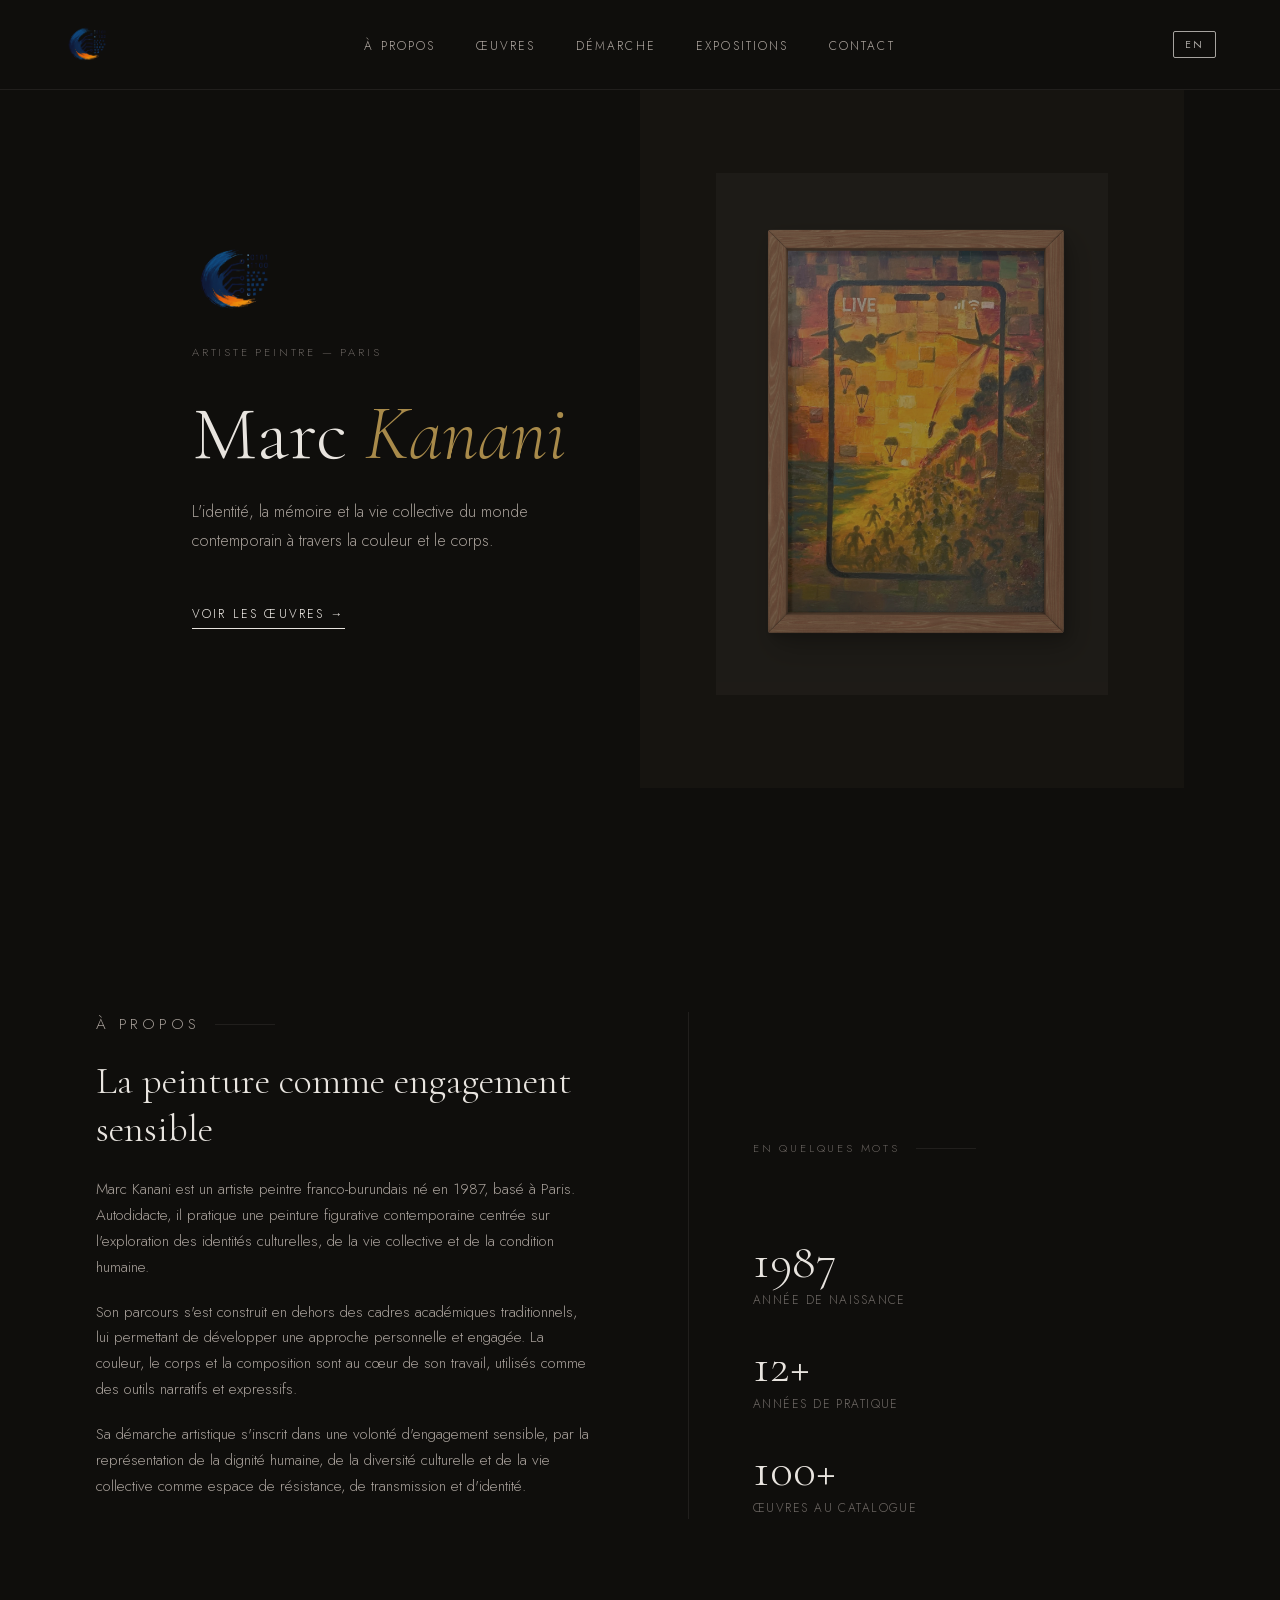
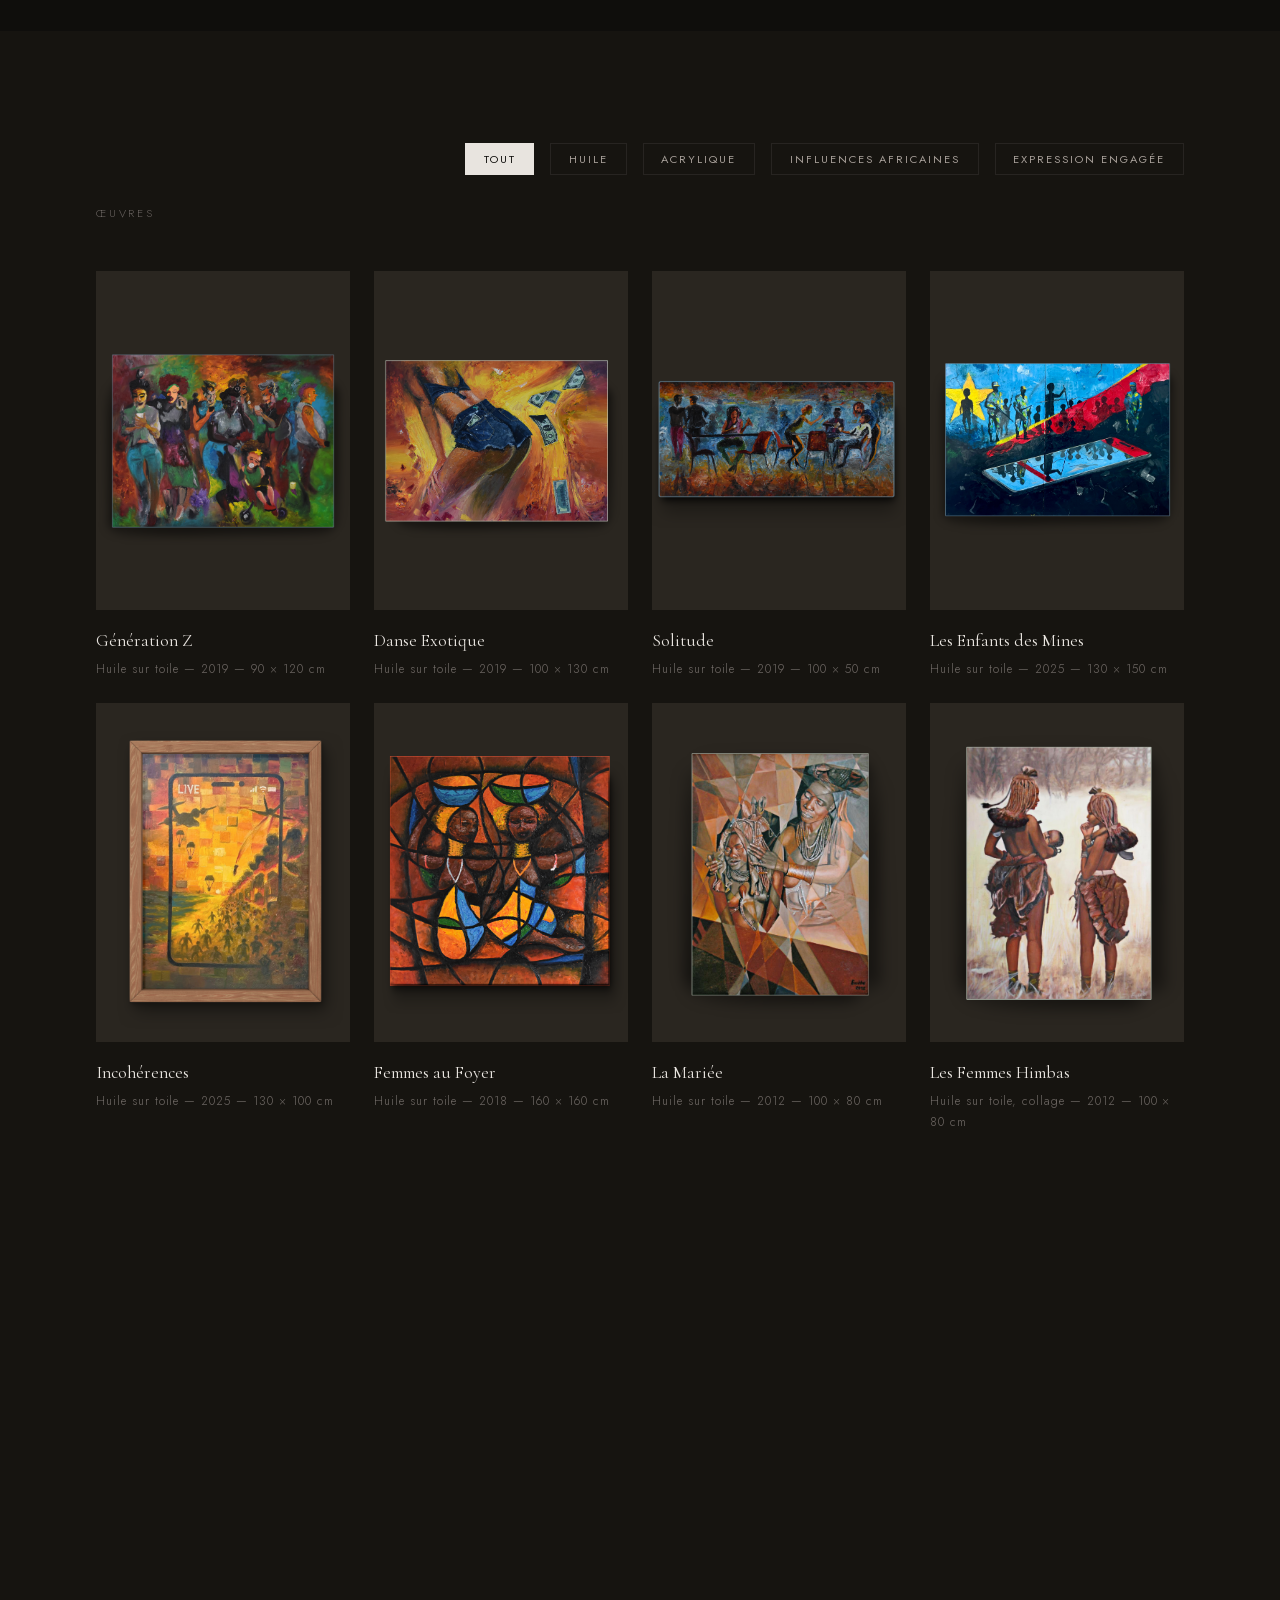
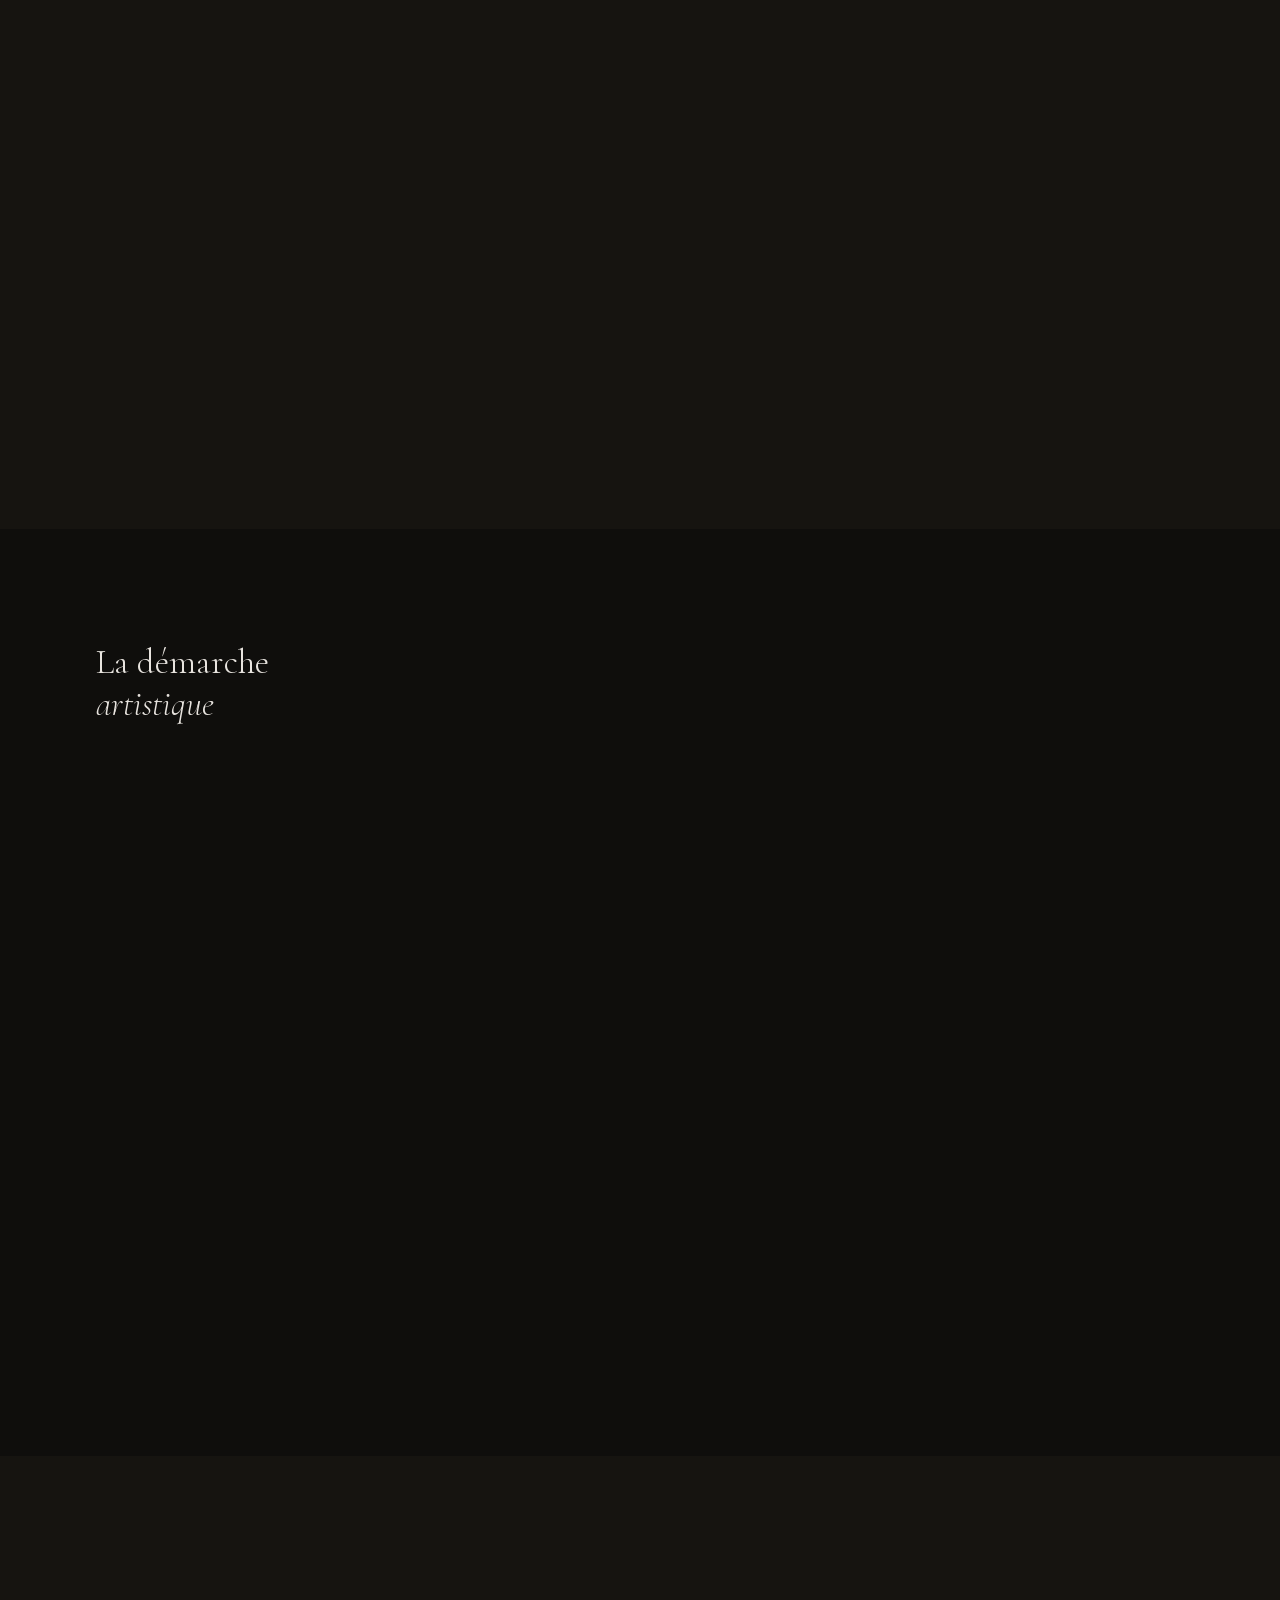
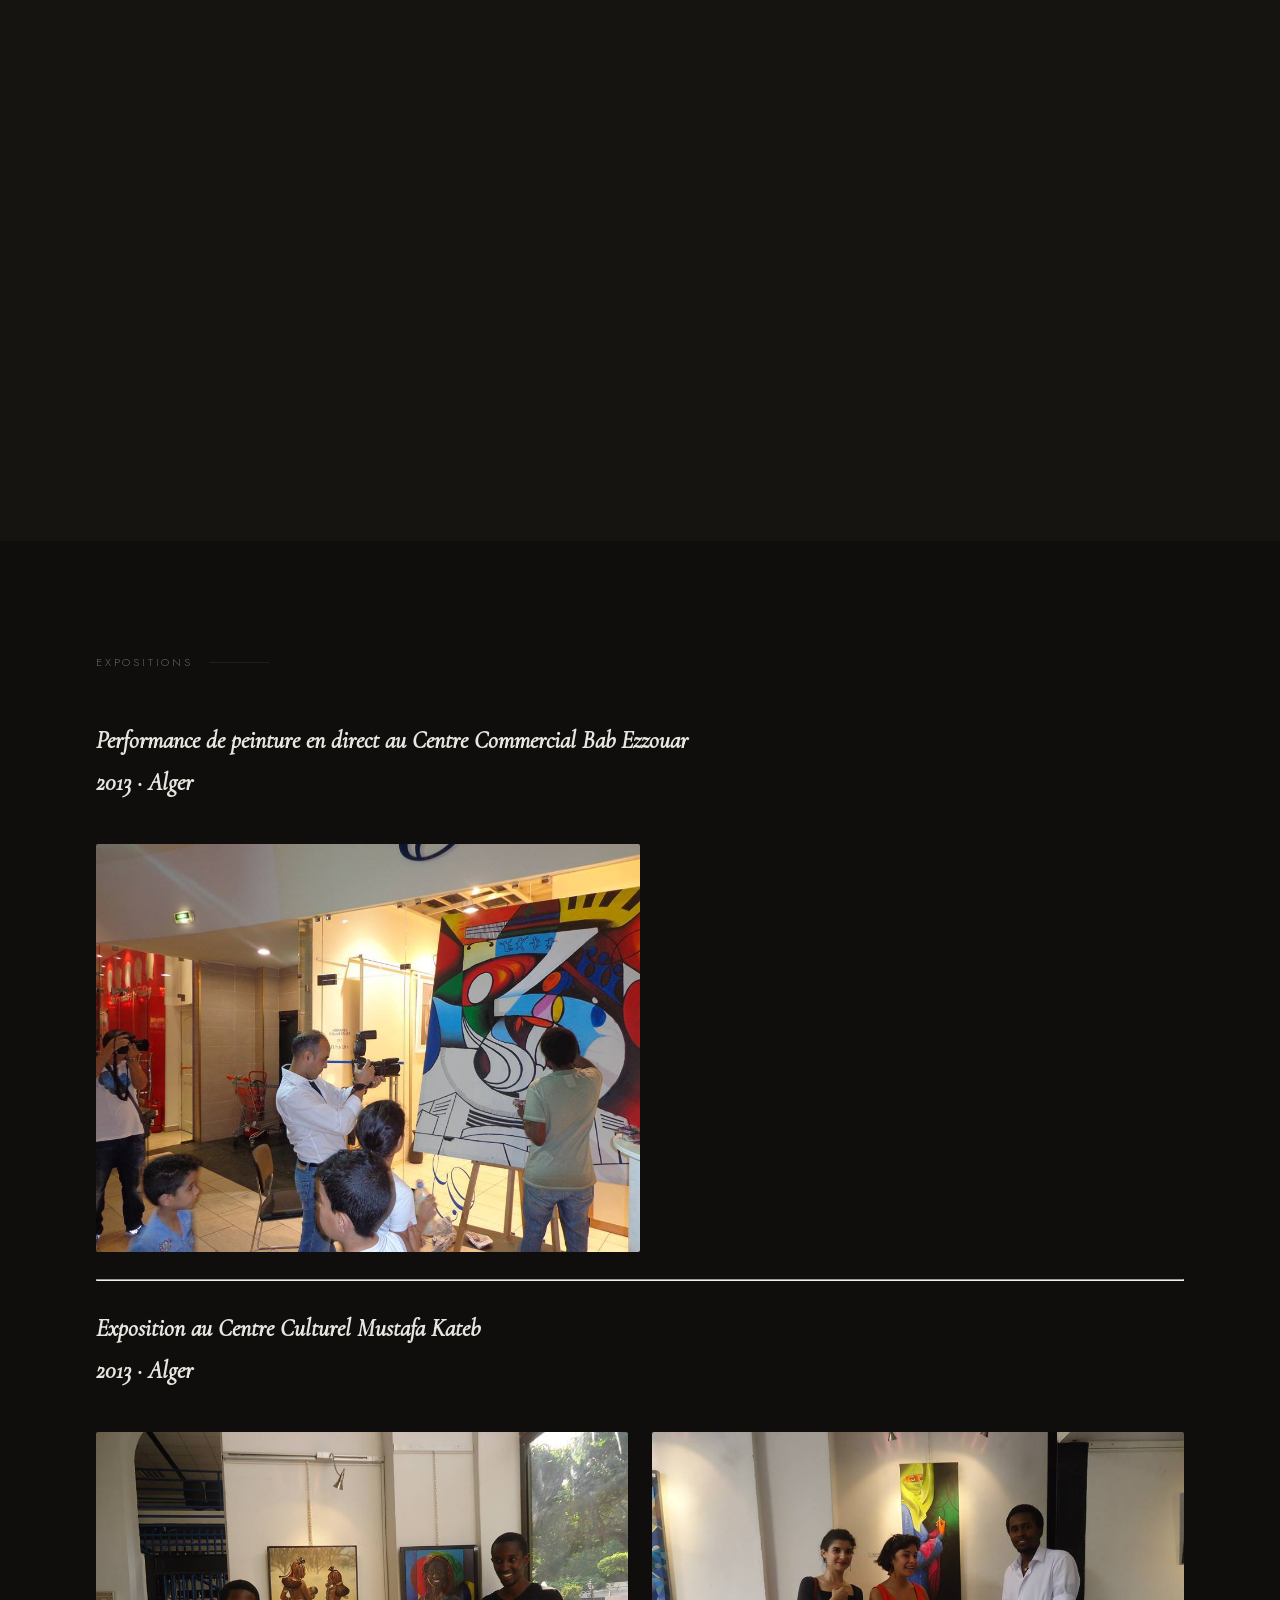
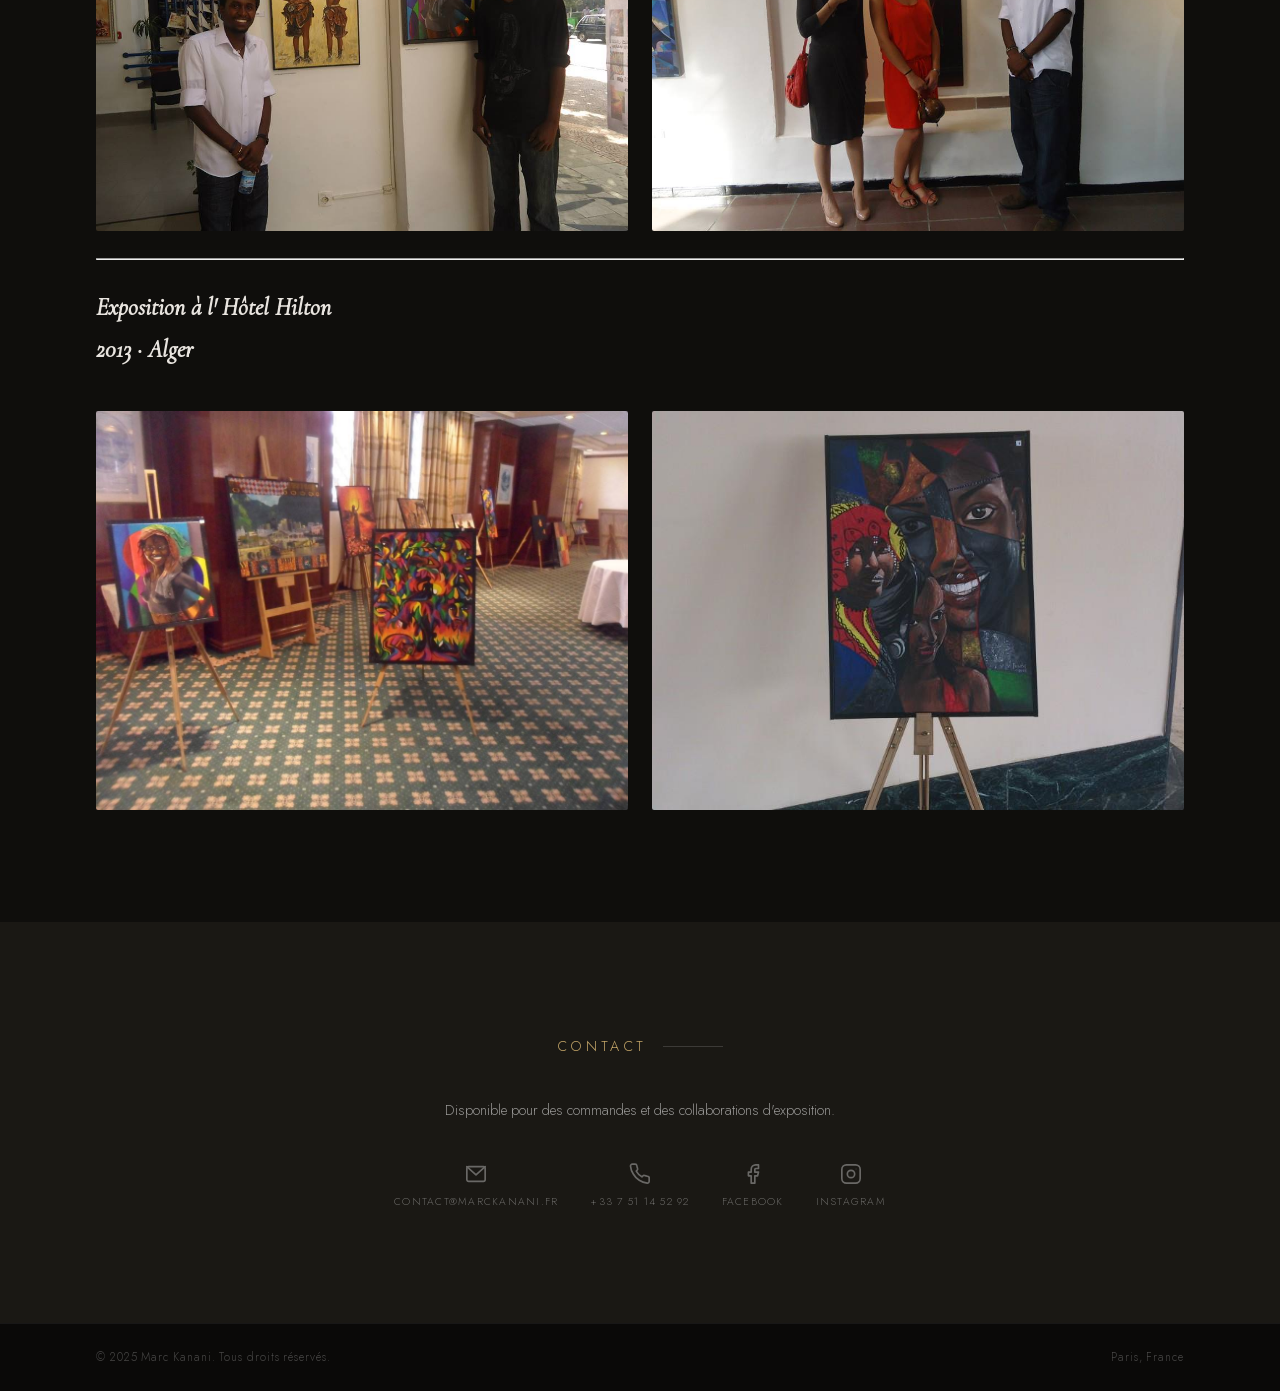
==== gallery/index.html @ 26889663 "correct" ====
<!DOCTYPE html>
<html lang="fr" data-theme="dark">
<head>
    <meta charset="UTF-8"/>
    <meta name="viewport" content="width=device-width, initial-scale=1.0"/>
    <title>Marc Kanani — Artiste Peintre</title>

    <link rel="icon" sizes="32x32" href="../images/icons/logo.png">
    <link rel="icon" sizes="192x192" href="../images/icons/logo.png">
    <link rel="apple-touch-icon" href="../images/icons/logo.png">

    <link href="../styles/google_fonts.css" rel="stylesheet"/>
    <link href="../styles/base.css" rel="stylesheet"/>
    <link href="../styles/gallery.css" rel="stylesheet"/>
</head>
<body>

<!-- NAV rendered by JS -->

<!-- ╔══════════════════════════════════════╗ -->
<!-- ║  HERO                                ║ -->
<!-- ╚══════════════════════════════════════╝ -->
<section class="hero">
    <div class="hero-text">

        <a href="../index.html" class="hero-logo-link" style="display:inline-block;margin-bottom:1.5rem;">
            <img src="../images/icons/logo.png" alt="Marc Kanani" style="height:80px;width:auto;object-fit:contain;mix-blend-mode:lighten;display:block;"/>
        </a>

        <p class="hero-eyebrow">
            <span data-lang="fr">Artiste Peintre — Paris</span>
            <span data-lang="en" style="display:none">Artist &amp; Painter — Paris</span>
        </p>
        <h1 class="hero-name">Marc <em>Kanani</em></h1>
        <p class="hero-tagline">
            <span data-lang="fr">L'identité, la mémoire et la vie collective du monde contemporain à travers la couleur et le corps.</span>
            <span data-lang="en" style="display:none">Identity, memory, and the collective life of the contemporary world through colour and the body.</span>
        </p>
        <a href="#works" class="hero-cta">
            <span data-lang="fr">Voir les œuvres →</span>
            <span data-lang="en" style="display:none">View works →</span>
        </a>
    </div>

    <div class="hero-visual">
        <div class="canvas-placeholder">
            <div class="slideshow">
                <img src="../images/works/generation_z.png" alt="Danse Exotique" onerror="this.style.display='none'" class="slide"/>
                <img src="../images/works/inconsistences.png" alt="La Mariée" onerror="this.style.display='none'" class="slide active"/>
                <img src="../images/works/danse_exotique.png" alt="Les Enfants des Mines" onerror="this.style.display='none'" class="slide"/>
                <img src="../images/works/les_enfants_des_mines.png" alt="Incohérences" onerror="this.style.display='none'" class="slide"/>
                <img src="../images/works/solitude.png" alt="Danse Exotique" onerror="this.style.display='none'" class="slide"/>
            </div>
        </div>
    </div>
</section>

<!-- ╔══════════════════════════════════════╗ -->
<!-- ║  ABOUT                               ║ -->
<!-- ╚══════════════════════════════════════╝ -->
<section id="about">
    <div class="about-body reveal">
        <p class="section-label" data-i18n="nav_about">À propos</p>

        <!-- FR -->
        <div data-lang="fr">
            <h2>La peinture comme engagement sensible</h2>
            <p>Marc Kanani est un artiste peintre franco-burundais né en 1987, basé à Paris. Autodidacte, il pratique une peinture figurative contemporaine centrée sur l'exploration des identités culturelles, de la vie collective et de la condition humaine.</p>
            <p>Son parcours s'est construit en dehors des cadres académiques traditionnels, lui permettant de développer une approche personnelle et engagée. La couleur, le corps et la composition sont au cœur de son travail, utilisés comme des outils narratifs et expressifs.</p>
            <p>Sa démarche artistique s'inscrit dans une volonté d'engagement sensible, par la représentation de la dignité humaine, de la diversité culturelle et de la vie collective comme espace de résistance, de transmission et d'identité.</p>
        </div>

        <!-- EN -->
        <div data-lang="en" style="display:none">
            <h2>Painting as committed expression</h2>
            <p>Marc Kanani is a Franco-Burundian painter born in 1987, based in Paris. Self-taught, he practises contemporary figurative painting centred on the exploration of cultural identities, collective life, and the human condition.</p>
            <p>His path was built outside traditional academic frameworks, allowing him to develop a personal and engaged approach to painting. Colour, the body, and composition are at the heart of his work, used as narrative and expressive tools.</p>
            <p>His artistic approach is rooted in a desire for sensitive engagement — representing human dignity, cultural diversity, and collective life as a space of resistance, transmission, and identity.</p>
        </div>
    </div>

    <div class="about-stats reveal" style="transition-delay:0.15s">
        <p class="section-label">
            <span data-lang="fr">En quelques mots</span>
            <span data-lang="en" style="display:none">At a glance</span>
        </p>
        <div class="stat-item">
            <p class="stat-num">1987</p>
            <p class="stat-label">
                <span data-lang="fr">Année de naissance</span>
                <span data-lang="en" style="display:none">Year of birth</span>
            </p>
        </div>
        <div class="stat-item">
            <p class="stat-num">12+</p>
            <p class="stat-label">
                <span data-lang="fr">Années de pratique</span>
                <span data-lang="en" style="display:none">Years of practice</span>
            </p>
        </div>
        <div class="stat-item">
            <p class="stat-num">100+</p>
            <p class="stat-label">
                <span data-lang="fr">Œuvres au catalogue</span>
                <span data-lang="en" style="display:none">Works in catalogue</span>
            </p>
        </div>
    </div>
</section>

<!-- ╔══════════════════════════════════════╗ -->
<!-- ║  WORKS                               ║ -->
<!-- ╚══════════════════════════════════════╝ -->
<section id="works">
    <div class="works-header reveal">
        <p class="section-label" style="margin-bottom:0" data-i18n="nav_works">Œuvres</p>
        <div class="gallery-filters">
            <button class="filter-btn active" data-filter="all">
                <span data-lang="fr">Tout</span><span data-lang="en" style="display:none">All</span>
            </button>
            <button class="filter-btn" data-filter="huile">
                <span data-lang="fr">Huile</span><span data-lang="en" style="display:none">Oil</span>
            </button>
            <button class="filter-btn" data-filter="acrylique">
                <span data-lang="fr">Acrylique</span><span data-lang="en" style="display:none">Acrylic</span>
            </button>
            <button class="filter-btn" data-filter="africaines">
                <span data-lang="fr">Influences africaines</span><span data-lang="en" style="display:none">African influences</span>
            </button>
            <button class="filter-btn" data-filter="engagee">
                <span data-lang="fr">Expression engagée</span><span data-lang="en" style="display:none">Engaged expression</span>
            </button>
        </div>
    </div>
    <div class="works-grid">

        <!-- Engaged expression -->

        <div class="work-card reveal" style="transition-delay:0.1s" data-category="huile engagee"
             data-title-fr="Génération Z" data-title-en="Generation Z"
             data-meta-fr="Huile sur toile — 2019 — 90 × 120 cm"
             data-meta-en="Oil on canvas — 2019 — 90 × 120 cm">
            <div class="work-img">
                <img src="../images/works/generation_z.png" alt="Génération Z" onerror="this.style.display='none'"/>
            </div>
            <p class="work-title">
                <span data-lang="fr">Génération Z</span><span data-lang="en" style="display:none">Generation Z</span>
            </p>
            <p class="work-meta">
                <span data-lang="fr">Huile sur toile — 2019 — 90 × 120 cm</span>
                <span data-lang="en" style="display:none">Oil on canvas — 2019 — 90 × 120 cm</span>
            </p>
        </div>

        <div class="work-card reveal" style="transition-delay:0.15s" data-category="huile engagee"
             data-title-fr="Danse Exotique" data-title-en="Exotic Dance"
             data-meta-fr="Huile sur toile — 2019 — 100 × 130 cm"
             data-meta-en="Oil on canvas — 2019 — 100 × 130 cm">
            <div class="work-img">
                <img src="../images/works/danse_exotique.png" alt="Danse Exotique" onerror="this.style.display='none'"/>
            </div>
            <p class="work-title">
                <span data-lang="fr">Danse Exotique</span><span data-lang="en" style="display:none">Exotic Dance</span>
            </p>
            <p class="work-meta">
                <span data-lang="fr">Huile sur toile — 2019 — 100 × 130 cm</span>
                <span data-lang="en" style="display:none">Oil on canvas — 2019 — 100 × 130 cm</span>
            </p>
        </div>

        <div class="work-card reveal" style="transition-delay:0.05s" data-category="huile engagee"
             data-title-fr="Solitude" data-title-en="Solitude"
             data-meta-fr="Huile sur toile — 2019 — 100 × 50 cm"
             data-meta-en="Oil on canvas — 2019 — 100 × 50 cm">
            <div class="work-img">
                <img src="../images/works/solitude.png" alt="Solitude" onerror="this.style.display='none'"/>
            </div>
            <p class="work-title">Solitude</p>
            <p class="work-meta">
                <span data-lang="fr">Huile sur toile — 2019 — 100 × 50 cm</span>
                <span data-lang="en" style="display:none">Oil on canvas — 2019 — 100 × 50 cm</span>
            </p>
        </div>

        <div class="work-card reveal" style="transition-delay:0.1s" data-category="huile engagee"
             data-title-fr="Les Enfants des Mines" data-title-en="The Children of the Mines"
             data-meta-fr="Huile sur toile — 2025 — 130 × 150 cm"
             data-meta-en="Oil on canvas — 2025 — 130 × 150 cm">
            <div class="work-img">
                <img src="../images/works/les_enfants_des_mines.png" alt="Les Enfants des Mines" onerror="this.style.display='none'"/>
            </div>
            <p class="work-title">
                <span data-lang="fr">Les Enfants des Mines</span><span data-lang="en" style="display:none">The Children of the Mines</span>
            </p>
            <p class="work-meta">
                <span data-lang="fr">Huile sur toile — 2025 — 130 × 150 cm</span>
                <span data-lang="en" style="display:none">Oil on canvas — 2025 — 130 × 150 cm</span>
            </p>
        </div>

        <div class="work-card reveal" style="transition-delay:0.15s" data-category="huile engagee"
             data-title-fr="Incohérences" data-title-en="Incoherences"
             data-meta-fr="Huile sur toile — 2025 — 130 × 100 cm"
             data-meta-en="Oil on canvas — 2025 — 130 × 100 cm">
            <div class="work-img">
                <img src="../images/works/inconsistences.png" alt="Incohérences" onerror="this.style.display='none'"/>
            </div>
            <p class="work-title">
                <span data-lang="fr">Incohérences</span><span data-lang="en" style="display:none">Incoherences</span>
            </p>
            <p class="work-meta">
                <span data-lang="fr">Huile sur toile — 2025 — 130 × 100 cm</span>
                <span data-lang="en" style="display:none">Oil on canvas — 2025 — 130 × 100 cm</span>
            </p>
        </div>

        <div class="work-card reveal" style="transition-delay:0.05s" data-category="huile engagee"
             data-title-fr="Femmes au Foyer" data-title-en="Housewives"
             data-meta-fr="Huile sur toile — 2018 — 160 × 160 cm"
             data-meta-en="Oil on canvas — 2018 — 160 × 160 cm">
            <div class="work-img">
                <img src="../images/works/femmes_au_foyer.png" alt="Femmes au Foyer" onerror="this.style.display='none'"/>
            </div>
            <p class="work-title">
                <span data-lang="fr">Femmes au Foyer</span><span data-lang="en" style="display:none">Housewives</span>
            </p>
            <p class="work-meta">
                <span data-lang="fr">Huile sur toile — 2018 — 160 × 160 cm</span>
                <span data-lang="en" style="display:none">Oil on canvas — 2018 — 160 × 160 cm</span>
            </p>
        </div>

        <!-- African influences -->
        <div class="work-card reveal" style="transition-delay:0.05s" data-category="huile africaines"
             data-title-fr="La Mariée" data-title-en="The Bride"
             data-meta-fr="Huile sur toile — 2012 — 100 × 80 cm"
             data-meta-en="Oil on canvas — 2012 — 100 × 80 cm">
            <div class="work-img">
                <img src="../images/works/la_mariee.png" alt="La Mariée" onerror="this.style.display='none'"/>
            </div>
            <p class="work-title">
                <span data-lang="fr">La Mariée</span><span data-lang="en" style="display:none">The Bride</span>
            </p>
            <p class="work-meta">
                <span data-lang="fr">Huile sur toile — 2012 — 100 × 80 cm</span>
                <span data-lang="en" style="display:none">Oil on canvas — 2012 — 100 × 80 cm</span>
            </p>
        </div>

        <div class="work-card reveal" style="transition-delay:0.1s" data-category="huile africaines"
             data-title-fr="Les Femmes Himbas" data-title-en="The Himba Women"
             data-meta-fr="Huile sur toile, collage — 2012 — 100 × 80 cm"
             data-meta-en="Oil on canvas, collage — 2012 — 100 × 80 cm">
            <div class="work-img">
                <img src="../images/works/les_femmes_himbas.png" alt="Les Femmes Himbas" onerror="this.style.display='none'"/>
            </div>
            <p class="work-title">
                <span data-lang="fr">Les Femmes Himbas</span><span data-lang="en" style="display:none">The Himba Women</span>
            </p>
            <p class="work-meta">
                <span data-lang="fr">Huile sur toile, collage — 2012 — 100 × 80 cm</span>
                <span data-lang="en" style="display:none">Oil on canvas, collage — 2012 — 100 × 80 cm</span>
            </p>
        </div>

        <div class="work-card reveal" style="transition-delay:0.15s" data-category="acrylique africaines"
             data-title-fr="Les Modèles" data-title-en="The Models"
             data-meta-fr="Acrylique sur toile — 2012 — 100 × 80 cm"
             data-meta-en="Acrylic on canvas — 2012 — 100 × 80 cm">
            <div class="work-img">
                <img src="../images/works/les_modeles.png" alt="Les Modèles" onerror="this.style.display='none'"/>
            </div>
            <p class="work-title">
                <span data-lang="fr">Les Modèles</span><span data-lang="en" style="display:none">The Models</span>
            </p>
            <p class="work-meta">
                <span data-lang="fr">Acrylique sur toile — 2012 — 100 × 80 cm</span>
                <span data-lang="en" style="display:none">Acrylic on canvas — 2012 — 100 × 80 cm</span>
            </p>
        </div>

        <div class="work-card reveal" style="transition-delay:0.05s" data-category="acrylique africaines"
             data-title-fr="Hijab" data-title-en="Hijab"
             data-meta-fr="Acrylique sur toile — 2012 — 150 × 38 cm"
             data-meta-en="Acrylic on canvas — 2012 — 150 × 38 cm">
            <div class="work-img">
                <img src="../images/works/hijab.png" alt="Hijab" onerror="this.style.display='none'"/>
            </div>
            <p class="work-title">Hijab</p>
            <p class="work-meta">
                <span data-lang="fr">Acrylique sur toile — 2012 — 150 × 38 cm</span>
                <span data-lang="en" style="display:none">Acrylic on canvas — 2012 — 150 × 38 cm</span>
            </p>
        </div>

        <div class="work-card reveal" style="transition-delay:0.1s" data-category="huile africaines"
             data-title-fr="Sourire Africain" data-title-en="African Smile"
             data-meta-fr="Huile sur toile — 2016 — 50 × 40 cm"
             data-meta-en="Oil on canvas — 2016 — 50 × 40 cm">
            <div class="work-img">
                <img src="../images/works/sourire_africain.png" alt="Sourire Africain" onerror="this.style.display='none'"/>
            </div>
            <p class="work-title">
                <span data-lang="fr">Sourire Africain</span><span data-lang="en" style="display:none">African Smile</span>
            </p>
            <p class="work-meta">
                <span data-lang="fr">Huile sur toile — 2016 — 50 × 40 cm</span>
                <span data-lang="en" style="display:none">Oil on canvas — 2016 — 50 × 40 cm</span>
            </p>
        </div>

        <div class="work-card reveal" style="transition-delay:0.15s" data-category="huile africaines"
             data-title-fr="Jeune Femme Himba" data-title-en="Young Himba Woman"
             data-meta-fr="Huile sur toile — 2016 — 46 × 37 cm"
             data-meta-en="Oil on canvas — 2016 — 46 × 37 cm">
            <div class="work-img">
                <img src="../images/works/jeune_femme_himba.png" alt="Jeune Femme Himba" onerror="this.style.display='none'"/>
            </div>
            <p class="work-title">
                <span data-lang="fr">Jeune Femme Himba</span><span data-lang="en" style="display:none">Young Himba Woman</span>
            </p>
            <p class="work-meta">
                <span data-lang="fr">Huile sur toile — 2016 — 46 × 37 cm</span>
                <span data-lang="en" style="display:none">Oil on canvas — 2016 — 46 × 37 cm</span>
            </p>
        </div>

        <div class="work-card reveal" style="transition-delay:0.05s" data-category="huile africaines"
             data-title-fr="Villageoises" data-title-en="Villageoises"
             data-meta-fr="Huile sur toile — 2015 — 100 × 50 cm"
             data-meta-en="Oil on canvas — 2015 — 100 × 50 cm">
            <div class="work-img">
                <img src="../images/works/villageoises.png" alt="Villageoises" onerror="this.style.display='none'"/>
            </div>
            <p class="work-title">Villageoises</p>
            <p class="work-meta">
                <span data-lang="fr">Huile sur toile — 2015 — 100 × 50 cm</span>
                <span data-lang="en" style="display:none">Oil on canvas — 2015 — 100 × 50 cm</span>
            </p>
        </div>

    </div>
</section>

<!-- ╔══════════════════════════════════════╗ -->
<!-- ║  ARTISTIC UNIVERSE                   ║ -->
<!-- ╚══════════════════════════════════════╝ -->
<section id="process">

    <!-- FR -->
    <div data-lang="fr">
        <h2>La démarche<br><em style="font-family:'Cormorant Garamond',serif;font-style:italic">artistique</em></h2>
    </div>
    <!-- EN -->
    <div data-lang="en" style="display:none">
        <h2>The artistic<br><em style="font-family:'Cormorant Garamond',serif;font-style:italic">approach</em></h2>
    </div>

    <div class="process-steps">
        <div class="step reveal">
            <p class="step-num">01</p>
            <div>
                <h3>
                    <span data-lang="fr">L'humain dans sa dimension collective</span>
                    <span data-lang="en" style="display:none">The human in its collective dimension</span>
                </h3>
                <p>
                    <span data-lang="fr">Mon travail représente des personnes dans des situations sociales concrètes — moments de partage, gestes du quotidien, scènes de rassemblement — et interroge la manière dont les individus existent au sein d'un groupe.</span>
                    <span data-lang="en" style="display:none">My work depicts people in concrete social situations — moments of sharing, everyday gestures, scenes of gathering — questioning how individuals exist within a group.</span>
                </p>
            </div>
        </div>
        <div class="step reveal" style="transition-delay:0.1s">
            <p class="step-num">02</p>
            <div>
                <h3>
                    <span data-lang="fr">Identité et mémoire</span>
                    <span data-lang="en" style="display:none">Identity and memory</span>
                </h3>
                <p>
                    <span data-lang="fr">Les figures que je peins sont ancrées dans une culture et une histoire. À travers elles, je questionne l'identité, l'appartenance et la transmission, en montrant des scènes simples où le présent dialogue avec la mémoire collective.</span>
                    <span data-lang="en" style="display:none">The figures I paint are rooted in a culture and a history. Through them, I question identity, belonging, and transmission — showing simple scenes where the present dialogues with collective memory.</span>
                </p>
            </div>
        </div>
        <div class="step reveal" style="transition-delay:0.2s">
            <p class="step-num">03</p>
            <div>
                <h3>
                    <span data-lang="fr">Une peinture du temps présent</span>
                    <span data-lang="en" style="display:none">A painting of the present time</span>
                </h3>
                <p>
                    <span data-lang="fr">Je cherche à créer des images accessibles dans lesquelles le spectateur peut se reconnaître et se projeter. Mes peintures sont conçues comme des espaces de rencontre entre les figures représentées et celui qui regarde.</span>
                    <span data-lang="en" style="display:none">I seek to create accessible images in which the viewer can recognise themselves and project their own experience. My paintings are conceived as spaces of encounter between the depicted figures and the viewer.</span>
                </p>
            </div>
        </div>
        <div class="step reveal" style="transition-delay:0.3s">
            <p class="step-num">04</p>
            <div>
                <h3>
                    <span data-lang="fr">Engagement par l'expression artistique</span>
                    <span data-lang="en" style="display:none">Commitment through artistic expression</span>
                </h3>
                <p>
                    <span data-lang="fr">Ma démarche s'inscrit dans une volonté d'engagement sensible, par la représentation de la dignité humaine, de la diversité culturelle et de la vie collective comme espace de résistance, de transmission et d'identité.</span>
                    <span data-lang="en" style="display:none">My approach is rooted in a desire for sensitive commitment — representing human dignity, cultural diversity, and collective life as a space of resistance, transmission, and identity.</span>
                </p>
            </div>
        </div>
    </div>
</section>

<!-- ╔══════════════════════════════════════╗ -->
<!-- ║  TECHNIQUES                          ║ -->
<!-- ╚══════════════════════════════════════╝ -->
<section class="exhibitions" id="techniques">
    <p class="section-label reveal">
        <span data-lang="fr">Techniques &amp; médiums</span>
        <span data-lang="en" style="display:none">Techniques &amp; mediums</span>
    </p>
    <h2 class="reveal" style="transition-delay:0.1s">
        <span data-lang="fr">Les outils <em style="font-family:'Cormorant Garamond',serif;font-style:italic">du peintre</em></span>
        <span data-lang="en" style="display:none">The painter's <em style="font-family:'Cormorant Garamond',serif;font-style:italic">tools</em></span>
    </h2>
    <div class="exhibition-list">
        <div class="exhibition-item reveal">
            <span class="ex-year">
                <span data-lang="fr">Styles</span><span data-lang="en" style="display:none">Styles</span>
            </span>
            <span class="ex-title">
                <span data-lang="fr">Expressionnisme, Réalisme</span><span data-lang="en" style="display:none">Expressionism, Realism</span>
            </span>
            <span class="ex-place">
                <span data-lang="fr">Influences d'art africain</span><span data-lang="en" style="display:none">African art influences</span>
            </span>
        </div>
        <div class="exhibition-item reveal" style="transition-delay:0.05s">
            <span class="ex-year">
                <span data-lang="fr">Techniques</span><span data-lang="en" style="display:none">Techniques</span>
            </span>
            <span class="ex-title">
                <span data-lang="fr">Collage, techniques mixtes</span><span data-lang="en" style="display:none">Collage, mixed media</span>
            </span>
            <span class="ex-place"></span>
        </div>
        <div class="exhibition-item reveal" style="transition-delay:0.1s">
            <span class="ex-year">
                <span data-lang="fr">Médiums</span><span data-lang="en" style="display:none">Mediums</span>
            </span>
            <span class="ex-title">
                <span data-lang="fr">Peinture acrylique</span><span data-lang="en" style="display:none">Acrylic paint</span>
            </span>
            <span class="ex-place">
                <span data-lang="fr">Peinture à l'huile</span><span data-lang="en" style="display:none">Oil paint</span>
            </span>
        </div>
        <div class="exhibition-item reveal" style="transition-delay:0.15s">
            <span class="ex-year">
                <span data-lang="fr">Formation</span><span data-lang="en" style="display:none">Education</span>
            </span>
            <span class="ex-title">
                <span data-lang="fr">Master Informatique — Université de Bordeaux, 2016</span>
                <span data-lang="en" style="display:none">MSc Computer Science — University of Bordeaux, 2016</span>
            </span>
            <span class="ex-place">
                <span data-lang="fr">Artiste autodidacte</span><span data-lang="en" style="display:none">Self-taught artist</span>
            </span>
        </div>
    </div>
</section>

<!-- ╔══════════════════════════════════════╗ -->
<!-- ║  EXHIBITIONS                         ║ -->
<!-- ╚══════════════════════════════════════╝ -->
<section id="expositions">
    <p class="section-label reveal">
        <span data-lang="fr">Expositions</span>
        <span data-lang="en" style="display:none">Exhibitions</span>
    </p>

    <h2 class="reveal" style="transition-delay:0.1s">
        <span data-lang="fr"><em style="font-family:'Cormorant Garamond',serif;font-style:italic">Performance de peinture en direct au Centre Commercial Bab Ezzouar<br>2013 · Alger </em></span>
        <span data-lang="en" style="display:none"><em style="font-family:'Cormorant Garamond',serif;font-style:italic">Live painting performance at Bab Ezzouar Mole<br>2013 · Alger </em></span>
    </h2>

    <div class="expo-grid">

        <div class="expo-card reveal" style="transition-delay:0.05s; max-width: 50%">
            <div class="expo-img">
                <img src="../images/exhibitions/performance_2015.jpg"
                     alt="Vernissage 2015 — Marc Kanani avec visiteurs devant Hijab"
                     loading="lazy"/>
            </div>
        </div>

    </div>
    <br><hr><br>

    <h2 class="reveal" style="transition-delay:0.1s">
        <span data-lang="fr"><em style="font-family:'Cormorant Garamond',serif;font-style:italic">Exposition au Centre Culturel Mustafa Kateb <br>2013 · Alger </em></span>
        <span data-lang="en" style="display:none"><em style="font-family:'Cormorant Garamond',serif;font-style:italic">Exhibition at the Mustafa Kateb Cultural Center <br>2013 · Alger</em></span>
    </h2>

    <div class="expo-grid">

        <div class="expo-card reveal" style="transition-delay:0.1s">
            <div class="expo-img">
                <img src="../images/exhibitions/expo_2015_vernissage.jpg"
                     alt="Exposition 2015 — œuvre Les Modèles sur chevalet"
                     loading="lazy"/>
            </div>
        </div>

        <div class="expo-card reveal" style="transition-delay:0.1s">
            <div class="expo-img">
                <img src="../images/exhibitions/expo_2015_vernissage1.jpg"
                     alt="Exposition 2015 — œuvre Les Modèles sur chevalet"
                     loading="lazy"/>
            </div>
        </div>

    </div>

    <br><hr><br>

    <h2 class="reveal" style="transition-delay:0.1s">
        <span data-lang="fr"><em style="font-family:'Cormorant Garamond',serif;font-style:italic">Exposition à l' Hôtel Hilton<br>2013 · Alger </em></span>
        <span data-lang="en" style="display:none"><em style="font-family:'Cormorant Garamond',serif;font-style:italic">Exhibition at Hilton Hotel<br>2013 · Alger</em></span>
    </h2>

    <div class="expo-grid">

        <div class="expo-card reveal" style="transition-delay:0.1s">
            <div class="expo-img">
                <img src="../images/exhibitions/expo_2015_hotel.jpg"
                     alt="Exposition 2015 — œuvre Les Modèles sur chevalet"
                     loading="lazy"/>
            </div>
        </div>

        <div class="expo-card reveal" style="transition-delay:0.1s">
            <div class="expo-img">
                <img src="../images/exhibitions/expo_2015_painting.jpg"
                     alt="Exposition 2015 — œuvre Les Modèles sur chevalet"
                     loading="lazy"/>
            </div>
        </div>

    </div>

</section>

<!-- ╔══════════════════════════════════════╗ -->
<!-- ║  CONTACT                             ║ -->
<!-- ╚══════════════════════════════════════╝ -->
<section id="contact">
    <p class="section-label" style="justify-content:center" data-i18n="nav_contact">Contact</p>
    <p class="reveal" style="transition-delay:0.1s">
        <span data-lang="fr">Disponible pour des commandes et des collaborations d'exposition.</span>
        <span data-lang="en" style="display:none">Available for commissions and exhibition collaborations.</span>
    </p>

    <div class="contact-socials reveal" style="transition-delay:0.3s">

        <a href="mailto:contact@marckanani.fr" class="social-link reveal" style="transition-delay:0.1s" aria-label="Email">
            <span class="social-icon" style="-webkit-mask-image: url('../images/icons/email.svg'); mask-image: url('../images/icons/email.svg');"></span>
            <span>contact@marckanani.fr</span>
        </a>

        <a href="tel:+33751145292" class="social-link reveal" style="transition-delay:0.2s" aria-label="Téléphone">
            <span class="social-icon" style="-webkit-mask-image: url('../images/icons/phone.svg'); mask-image: url('../images/icons/phone.svg');"></span>
            <span>+33 7 51 14 52 92</span>
        </a>

        <a href="https://www.facebook.com/marckanani.gallery" target="_blank" rel="noopener noreferrer" class="social-link reveal" style="transition-delay:0.3s" aria-label="Facebook">
            <span class="social-icon" style="-webkit-mask-image: url('../images/icons/facebook.svg'); mask-image: url('../images/icons/facebook.svg');"></span>
            <span>Facebook</span>
        </a>

        <a href="https://www.instagram.com/marckanani.gallery" target="_blank" rel="noopener noreferrer" class="social-link reveal" style="transition-delay:0.4s" aria-label="Instagram">
            <span class="social-icon" style="-webkit-mask-image: url('../images/icons/instagram.svg'); mask-image: url('../images/icons/instagram.svg');"></span>
            <span>Instagram</span>
        </a>

    </div>
</section>

<!-- FOOTER rendered by JS -->

<!-- LIGHTBOX -->
<div class="lightbox" id="lightbox">
    <button class="lightbox-close" id="lightbox-close">×</button>
    <div class="lightbox-inner">
        <div class="lightbox-img" id="lightbox-img"></div>
        <p class="lightbox-title" id="lightbox-title"></p>
        <p class="lightbox-meta"  id="lightbox-meta"></p>
        <p class="lightbox-zoom-hint">
            <span data-lang="fr">Cliquer sur l'image pour zoomer</span>
            <span data-lang="en" style="display:none">Click image to zoom</span>
        </p>
    </div>
</div>

<!-- ZOOM FULLSCREEN OVERLAY -->
<div id="zoom-overlay">
    <button id="zoom-close">×</button>
</div>

<script type="module">
    import { renderNav, renderFooter, getCurrentLang } from '../components/layout.js';
    import { initReveal } from '../components/reveal.js';

    renderNav({
        logoHref: '../index.html',
        links: [
            { label: 'À propos / About', href: '#about',      i18nKey: 'nav_about'       },
            { label: 'Œuvres / Works',   href: '#works',      i18nKey: 'nav_works'       },
            { label: 'Démarche',         href: '#process',    i18nKey: 'nav_process'     },
            { label: 'Expositions',      href: '#expositions',  i18nKey: 'nav_expositions'},
            { label: 'Contact',          href: '#contact',    i18nKey: 'nav_contact'     },
            /*{ label: '→ Portfolio',      href: '../portfolio/index.html', i18nKey: 'nav_portfolio' }, */
        ],
    });

    // Inject logo image into the nav logo anchor rendered by layout.js
    requestAnimationFrame(() => {
        // Try common selectors that layout.js might use for the logo anchor
        const navLogoAnchor = document.querySelector('nav .nav-logo')
            || document.querySelector('nav .logo')
            || document.querySelector('nav a[href="../index.html"]');
        if (navLogoAnchor) {
            navLogoAnchor.innerHTML = '';
            const logoImg = document.createElement('img');
            logoImg.src = '../images/icons/logo.png';
            logoImg.alt = 'Marc Kanani';
            logoImg.style.cssText = 'height:44px;width:auto;display:block;object-fit:contain;mix-blend-mode:lighten;';
            navLogoAnchor.appendChild(logoImg);
        }
    });

    renderFooter({ year: 2025 });
    initReveal();

    // Hero slideshow
    const slides = document.querySelectorAll('.slideshow .slide');
    let current = 0;
    if (slides.length > 1) {
        setInterval(() => {
            slides[current].classList.remove('active');
            current = (current + 1) % slides.length;
            slides[current].classList.add('active');
        }, 7000);
    }

    // Gallery filter
    const filterBtns = document.querySelectorAll('.filter-btn');
    const cards       = document.querySelectorAll('.work-card');

    filterBtns.forEach(btn => {
        btn.addEventListener('click', () => {
            filterBtns.forEach(b => b.classList.remove('active'));
            btn.classList.add('active');
            const filter = btn.dataset.filter;
            cards.forEach(card => {
                const cats = card.dataset.category || '';
                card.style.display = (filter === 'all' || cats.includes(filter)) ? '' : 'none';
            });
        });
    });

    // Lightbox — uses bilingual title/meta
    const lightbox = document.getElementById('lightbox');
    const lbImg    = document.getElementById('lightbox-img');
    const lbTitle  = document.getElementById('lightbox-title');
    const lbMeta   = document.getElementById('lightbox-meta');
    const zoomOverlay = document.getElementById('zoom-overlay');
    const zoomClose   = document.getElementById('zoom-close');

    function openLightbox(card) {
        const lang  = getCurrentLang();
        const img   = card.querySelector('.work-img img');
        const title = card.dataset[`title${lang.charAt(0).toUpperCase()+lang.slice(1)}`]
            || card.querySelector('.work-title')?.textContent || '';
        const meta  = card.dataset[`meta${lang.charAt(0).toUpperCase()+lang.slice(1)}`]
            || card.querySelector('.work-meta')?.textContent  || '';

        lbImg.innerHTML = img
            ? `<img src="${img.src}" alt="${img.alt}" data-src="${img.src}"/>`
            : '';
        lbTitle.textContent = title;
        lbMeta.textContent  = meta;
        lightbox.classList.add('open');
        document.body.style.overflow = 'hidden';

        // Click image → open fullscreen zoom overlay
        const lbZoomImg = lbImg.querySelector('img');
        if (lbZoomImg) {
            lbZoomImg.addEventListener('click', (e) => {
                e.stopPropagation();
                // Build full-res image in overlay
                zoomOverlay.innerHTML = `<button id="zoom-close">×</button><img src="${lbZoomImg.src}" alt="${lbZoomImg.alt}" style="display:block;width:auto;height:auto;min-width:100vw;min-height:100vh;object-fit:contain;margin:auto;"/>`;
                zoomOverlay.classList.add('open');
                zoomOverlay.scrollTop = 0;
                document.getElementById('zoom-close').addEventListener('click', closeZoom);
                zoomOverlay.addEventListener('click', (ev) => { if (ev.target === zoomOverlay || ev.target.tagName === 'IMG') closeZoom(); });
            });
        }
    }

    function closeZoom() {
        zoomOverlay.classList.remove('open');
        zoomOverlay.innerHTML = '';
    }

    cards.forEach(card => card.addEventListener('click', () => openLightbox(card)));
    document.getElementById('lightbox-close').addEventListener('click', closeLightbox);
    lightbox.addEventListener('click', e => { if (e.target === lightbox) closeLightbox(); });
    document.addEventListener('keydown', e => {
        if (e.key === 'Escape') {
            if (zoomOverlay.classList.contains('open')) closeZoom();
            else closeLightbox();
        }
    });

    function closeLightbox() {
        lightbox.classList.remove('open');
        document.body.style.overflow = '';
    }
</script>
</body>
</html>
---- styles/google_fonts.css ----
/* cyrillic-ext */
@font-face {
    font-family: 'Cormorant Garamond';
    font-style: italic;
    font-weight: 300;
    font-display: swap;
    src: url(/assets/fonts/co3ZmX5slCNuHLi8bLeY9MK7whWMhyjYrEtFmSqn7B6DxjY.woff2) format('woff2');
    unicode-range: U+0460-052F, U+1C80-1C8A, U+20B4, U+2DE0-2DFF, U+A640-A69F, U+FE2E-FE2F;
}
/* cyrillic */
@font-face {
    font-family: 'Cormorant Garamond';
    font-style: italic;
    font-weight: 300;
    font-display: swap;
    src: url(/assets/fonts/co3ZmX5slCNuHLi8bLeY9MK7whWMhyjYrEtFmSqn7B6DxjY.woff2) format('woff2');
    unicode-range: U+0301, U+0400-045F, U+0490-0491, U+04B0-04B1, U+2116;
}
/* vietnamese */
@font-face {
    font-family: 'Cormorant Garamond';
    font-style: italic;
    font-weight: 300;
    font-display: swap;
    src: url(/assets/fonts/co3ZmX5slCNuHLi8bLeY9MK7whWMhyjYrEtHmSqn7B6DxjY.woff2) format('woff2');
    unicode-range: U+0102-0103, U+0110-0111, U+0128-0129, U+0168-0169, U+01A0-01A1, U+01AF-01B0, U+0300-0301, U+0303-0304, U+0308-0309, U+0323, U+0329, U+1EA0-1EF9, U+20AB;
}
/* latin-ext */
@font-face {
    font-family: 'Cormorant Garamond';
    font-style: italic;
    font-weight: 300;
    font-display: swap;
    src: url(/assets/fonts/co3ZmX5slCNuHLi8bLeY9MK7whWMhyjYrEtGmSqn7B6DxjY.woff2) format('woff2');
    unicode-range: U+0100-02BA, U+02BD-02C5, U+02C7-02CC, U+02CE-02D7, U+02DD-02FF, U+0304, U+0308, U+0329, U+1D00-1DBF, U+1E00-1E9F, U+1EF2-1EFF, U+2020, U+20A0-20AB, U+20AD-20C0, U+2113, U+2C60-2C7F, U+A720-A7FF;
}
/* latin */
@font-face {
    font-family: 'Cormorant Garamond';
    font-style: italic;
    font-weight: 300;
    font-display: swap;
    src: url(/assets/fonts/co3ZmX5slCNuHLi8bLeY9MK7whWMhyjYrEtImSqn7B6D.woff2) format('woff2');
    unicode-range: U+0000-00FF, U+0131, U+0152-0153, U+02BB-02BC, U+02C6, U+02DA, U+02DC, U+0304, U+0308, U+0329, U+2000-206F, U+20AC, U+2122, U+2191, U+2193, U+2212, U+2215, U+FEFF, U+FFFD;
}
/* cyrillic-ext */
@font-face {
    font-family: 'Cormorant Garamond';
    font-style: italic;
    font-weight: 400;
    font-display: swap;
    src: url(/assets/fonts/co3ZmX5slCNuHLi8bLeY9MK7whWMhyjYrEtFmSqn7B6DxjY.woff2) format('woff2');
    unicode-range: U+0460-052F, U+1C80-1C8A, U+20B4, U+2DE0-2DFF, U+A640-A69F, U+FE2E-FE2F;
}
/* cyrillic */
@font-face {
    font-family: 'Cormorant Garamond';
    font-style: italic;
    font-weight: 400;
    font-display: swap;
    src: url(/assets/fonts/co3ZmX5slCNuHLi8bLeY9MK7whWMhyjYrEtMmSqn7B6DxjY.woff2) format('woff2');
    unicode-range: U+0301, U+0400-045F, U+0490-0491, U+04B0-04B1, U+2116;
}
/* vietnamese */
@font-face {
    font-family: 'Cormorant Garamond';
    font-style: italic;
    font-weight: 400;
    font-display: swap;
    src: url(/assets/fonts/co3ZmX5slCNuHLi8bLeY9MK7whWMhyjYrEtHmSqn7B6DxjY.woff2) format('woff2');
    unicode-range: U+0102-0103, U+0110-0111, U+0128-0129, U+0168-0169, U+01A0-01A1, U+01AF-01B0, U+0300-0301, U+0303-0304, U+0308-0309, U+0323, U+0329, U+1EA0-1EF9, U+20AB;
}
/* latin-ext */
@font-face {
    font-family: 'Cormorant Garamond';
    font-style: italic;
    font-weight: 400;
    font-display: swap;
    src: url(/assets/fonts/co3ZmX5slCNuHLi8bLeY9MK7whWMhyjYrEtGmSqn7B6DxjY.woff2) format('woff2');
    unicode-range: U+0100-02BA, U+02BD-02C5, U+02C7-02CC, U+02CE-02D7, U+02DD-02FF, U+0304, U+0308, U+0329, U+1D00-1DBF, U+1E00-1E9F, U+1EF2-1EFF, U+2020, U+20A0-20AB, U+20AD-20C0, U+2113, U+2C60-2C7F, U+A720-A7FF;
}
/* latin */
@font-face {
    font-family: 'Cormorant Garamond';
    font-style: italic;
    font-weight: 400;
    font-display: swap;
    src: url(/assets/fonts/co3ZmX5slCNuHLi8bLeY9MK7whWMhyjYrEtImSqn7B6D.woff2) format('woff2');
    unicode-range: U+0000-00FF, U+0131, U+0152-0153, U+02BB-02BC, U+02C6, U+02DA, U+02DC, U+0304, U+0308, U+0329, U+2000-206F, U+20AC, U+2122, U+2191, U+2193, U+2212, U+2215, U+FEFF, U+FFFD;
}
/* cyrillic-ext */
@font-face {
    font-family: 'Cormorant Garamond';
    font-style: normal;
    font-weight: 300;
    font-display: swap;
    src: url(/assets/fonts/co3bmX5slCNuHLi8bLeY9MK7whWMhyjYpHtKky2F7i6C.woff2) format('woff2');
    unicode-range: U+0460-052F, U+1C80-1C8A, U+20B4, U+2DE0-2DFF, U+A640-A69F, U+FE2E-FE2F;
}
/* cyrillic */
@font-face {
    font-family: 'Cormorant Garamond';
    font-style: normal;
    font-weight: 300;
    font-display: swap;
    src: url(/assets/fonts/co3bmX5slCNuHLi8bLeY9MK7whWMhyjYrXtKky2F7i6C.woff2) format('woff2');
    unicode-range: U+0301, U+0400-045F, U+0490-0491, U+04B0-04B1, U+2116;
}
/* vietnamese */
@font-face {
    font-family: 'Cormorant Garamond';
    font-style: normal;
    font-weight: 300;
    font-display: swap;
    src: url(/assets/fonts/co3bmX5slCNuHLi8bLeY9MK7whWMhyjYpntKky2F7i6C.woff2) format('woff2');
    unicode-range: U+0102-0103, U+0110-0111, U+0128-0129, U+0168-0169, U+01A0-01A1, U+01AF-01B0, U+0300-0301, U+0303-0304, U+0308-0309, U+0323, U+0329, U+1EA0-1EF9, U+20AB;
}
/* latin-ext */
@font-face {
    font-family: 'Cormorant Garamond';
    font-style: normal;
    font-weight: 300;
    font-display: swap;
    src: url(/assets/fonts/co3bmX5slCNuHLi8bLeY9MK7whWMhyjYp3tKky2F7i6C.woff2) format('woff2');
    unicode-range: U+0100-02BA, U+02BD-02C5, U+02C7-02CC, U+02CE-02D7, U+02DD-02FF, U+0304, U+0308, U+0329, U+1D00-1DBF, U+1E00-1E9F, U+1EF2-1EFF, U+2020, U+20A0-20AB, U+20AD-20C0, U+2113, U+2C60-2C7F, U+A720-A7FF;
}
/* latin */
@font-face {
    font-family: 'Cormorant Garamond';
    font-style: normal;
    font-weight: 300;
    font-display: swap;
    src: url(/assets/fonts/co3bmX5slCNuHLi8bLeY9MK7whWMhyjYqXtKky2F7g.woff2) format('woff2');
    unicode-range: U+0000-00FF, U+0131, U+0152-0153, U+02BB-02BC, U+02C6, U+02DA, U+02DC, U+0304, U+0308, U+0329, U+2000-206F, U+20AC, U+2122, U+2191, U+2193, U+2212, U+2215, U+FEFF, U+FFFD;
}
/* cyrillic-ext */
@font-face {
    font-family: 'Cormorant Garamond';
    font-style: normal;
    font-weight: 400;
    font-display: swap;
    src: url(/assets/fonts/co3bmX5slCNuHLi8bLeY9MK7whWMhyjYpHtKky2F7i6C.woff2) format('woff2');
    unicode-range: U+0460-052F, U+1C80-1C8A, U+20B4, U+2DE0-2DFF, U+A640-A69F, U+FE2E-FE2F;
}
/* cyrillic */
@font-face {
    font-family: 'Cormorant Garamond';
    font-style: normal;
    font-weight: 400;
    font-display: swap;
    src: url(/assets/fonts/co3bmX5slCNuHLi8bLeY9MK7whWMhyjYrXtKky2F7i6C.woff2) format('woff2');
    unicode-range: U+0301, U+0400-045F, U+0490-0491, U+04B0-04B1, U+2116;
}
/* vietnamese */
@font-face {
    font-family: 'Cormorant Garamond';
    font-style: normal;
    font-weight: 400;
    font-display: swap;
    src: url(/assets/fonts/co3bmX5slCNuHLi8bLeY9MK7whWMhyjYpntKky2F7i6C.woff2) format('woff2');
    unicode-range: U+0102-0103, U+0110-0111, U+0128-0129, U+0168-0169, U+01A0-01A1, U+01AF-01B0, U+0300-0301, U+0303-0304, U+0308-0309, U+0323, U+0329, U+1EA0-1EF9, U+20AB;
}
/* latin-ext */
@font-face {
    font-family: 'Cormorant Garamond';
    font-style: normal;
    font-weight: 400;
    font-display: swap;
    src: url(/assets/fonts/co3bmX5slCNuHLi8bLeY9MK7whWMhyjYp3tKky2F7i6C.woff2) format('woff2');
    unicode-range: U+0100-02BA, U+02BD-02C5, U+02C7-02CC, U+02CE-02D7, U+02DD-02FF, U+0304, U+0308, U+0329, U+1D00-1DBF, U+1E00-1E9F, U+1EF2-1EFF, U+2020, U+20A0-20AB, U+20AD-20C0, U+2113, U+2C60-2C7F, U+A720-A7FF;
}
/* latin */
@font-face {
    font-family: 'Cormorant Garamond';
    font-style: normal;
    font-weight: 400;
    font-display: swap;
    src: url(/assets/fonts/co3bmX5slCNuHLi8bLeY9MK7whWMhyjYqXtKky2F7g.woff2) format('woff2');
    unicode-range: U+0000-00FF, U+0131, U+0152-0153, U+02BB-02BC, U+02C6, U+02DA, U+02DC, U+0304, U+0308, U+0329, U+2000-206F, U+20AC, U+2122, U+2191, U+2193, U+2212, U+2215, U+FEFF, U+FFFD;
}
/* cyrillic */
@font-face {
    font-family: 'Jost';
    font-style: normal;
    font-weight: 300;
    font-display: swap;
    src: url(/assets/fonts/92zatBhPNqw73oDd4jQmfxIC7w.woff2) format('woff2');
    unicode-range: U+0301, U+0400-045F, U+0490-0491, U+04B0-04B1, U+2116;
}
/* latin-ext */
@font-face {
    font-family: 'Jost';
    font-style: normal;
    font-weight: 300;
    font-display: swap;
    src: url(/assets/fonts/92zatBhPNqw73ord4jQmfxIC7w.woff2) format('woff2');
    unicode-range: U+0100-02BA, U+02BD-02C5, U+02C7-02CC, U+02CE-02D7, U+02DD-02FF, U+0304, U+0308, U+0329, U+1D00-1DBF, U+1E00-1E9F, U+1EF2-1EFF, U+2020, U+20A0-20AB, U+20AD-20C0, U+2113, U+2C60-2C7F, U+A720-A7FF;
}
/* latin */
@font-face {
    font-family: 'Jost';
    font-style: normal;
    font-weight: 300;
    font-display: swap;
    src: url(/assets/fonts/92zatBhPNqw73oTd4jQmfxI.woff2) format('woff2');
    unicode-range: U+0000-00FF, U+0131, U+0152-0153, U+02BB-02BC, U+02C6, U+02DA, U+02DC, U+0304, U+0308, U+0329, U+2000-206F, U+20AC, U+2122, U+2191, U+2193, U+2212, U+2215, U+FEFF, U+FFFD;
}
/* cyrillic */
@font-face {
    font-family: 'Jost';
    font-style: normal;
    font-weight: 400;
    font-display: swap;
    src: url(/assets/fonts/92zatBhPNqw73oDd4jQmfxIC7w.woff2) format('woff2');
    unicode-range: U+0301, U+0400-045F, U+0490-0491, U+04B0-04B1, U+2116;
}
/* latin-ext */
@font-face {
    font-family: 'Jost';
    font-style: normal;
    font-weight: 400;
    font-display: swap;
    src: url(/assets/fonts/92zatBhPNqw73ord4jQmfxIC7w.woff2) format('woff2');
    unicode-range: U+0100-02BA, U+02BD-02C5, U+02C7-02CC, U+02CE-02D7, U+02DD-02FF, U+0304, U+0308, U+0329, U+1D00-1DBF, U+1E00-1E9F, U+1EF2-1EFF, U+2020, U+20A0-20AB, U+20AD-20C0, U+2113, U+2C60-2C7F, U+A720-A7FF;
}
/* latin */
@font-face {
    font-family: 'Jost';
    font-style: normal;
    font-weight: 400;
    font-display: swap;
    src: url(/assets/fonts/92zatBhPNqw73oTd4jQmfxI.woff2) format('woff2');
    unicode-range: U+0000-00FF, U+0131, U+0152-0153, U+02BB-02BC, U+02C6, U+02DA, U+02DC, U+0304, U+0308, U+0329, U+2000-206F, U+20AC, U+2122, U+2191, U+2193, U+2212, U+2215, U+FEFF, U+FFFD;
}
/* cyrillic */
@font-face {
    font-family: 'Jost';
    font-style: normal;
    font-weight: 500;
    font-display: swap;
    src: url(/assets/fonts/92zatBhPNqw73oDd4jQmfxIC7w.woff2) format('woff2');
    unicode-range: U+0301, U+0400-045F, U+0490-0491, U+04B0-04B1, U+2116;
}
/* latin-ext */
@font-face {
    font-family: 'Jost';
    font-style: normal;
    font-weight: 500;
    font-display: swap;
    src: url(/assets/fonts/92zatBhPNqw73ord4jQmfxIC7w.woff2) format('woff2');
    unicode-range: U+0100-02BA, U+02BD-02C5, U+02C7-02CC, U+02CE-02D7, U+02DD-02FF, U+0304, U+0308, U+0329, U+1D00-1DBF, U+1E00-1E9F, U+1EF2-1EFF, U+2020, U+20A0-20AB, U+20AD-20C0, U+2113, U+2C60-2C7F, U+A720-A7FF;
}
/* latin */
@font-face {
    font-family: 'Jost';
    font-style: normal;
    font-weight: 500;
    font-display: swap;
    src: url(/assets/fonts/92zatBhPNqw73oTd4jQmfxI.woff2) format('woff2');
    unicode-range: U+0000-00FF, U+0131, U+0152-0153, U+02BB-02BC, U+02C6, U+02DA, U+02DC, U+0304, U+0308, U+0329, U+2000-206F, U+20AC, U+2122, U+2191, U+2193, U+2212, U+2215, U+FEFF, U+FFFD;
}
---- styles/base.css ----
/* ─────────────────────────────────────────────
   base.css — Shared design tokens & components
   Used by: index.html, portfolio/index.html, gallery/index.html
───────────────────────────────────────────── */

*, *::before, *::after { box-sizing: border-box; margin: 0; padding: 0; }

/* ── LIGHT THEME (default — used by gallery) ── */
:root {
  --ink:        #1a1814;
  --ink-soft:   #4a4640;
  --ink-muted:  #9a9590;
  --paper:      #faf9f6;
  --paper-warm: #f2f0eb;
  --paper-card: #edeae3;
  --accent:     #b8a98a;
  --accent-dark:#7c6d55;
  --rule:       rgba(26,24,20,0.1);
}

/* ── DARK THEME (used by portfolio) ── */
[data-theme="dark"] {
  --ink:        #e8e4df;
  --ink-soft:   #a8a09a;
  --ink-muted:  #6a6460;
  --paper:      #0f0e0c;
  --paper-warm: #161410;
  --paper-card: #1e1c18;
  --accent:     #c8a96a;
  --accent-dark:#a88a4a;
  --rule:       rgba(232,228,223,0.08);
}

html { scroll-behavior: smooth; }

body {
  font-family: 'Jost', sans-serif;
  background: var(--paper);
  color: var(--ink);
  font-weight: 300;
  line-height: 1.7;
  overflow-x: hidden;
}

/* ── NAV ── */
nav {
  position: fixed;
  top: 0; left: 0; right: 0;
  z-index: 100;
  display: flex;
  align-items: center;
  justify-content: space-between;
  padding: 1.4rem 4rem;
  background: var(--paper);
  border-bottom: 1px solid var(--rule);
  transition: background 0.3s, border-color 0.3s;
}

.nav-logo {
  font-family: 'Cormorant Garamond', serif;
  font-size: 1.15rem;
  font-weight: 400;
  letter-spacing: 0.05em;
  color: var(--ink);
  text-decoration: none;
}

.nav-links {
  display: flex;
  gap: 2.5rem;
  list-style: none;
}

.nav-links a {
  font-size: 0.75rem;
  letter-spacing: 0.18em;
  text-transform: uppercase;
  color: var(--ink-soft);
  text-decoration: none;
  transition: color 0.2s;
}

.nav-links a:hover  { color: var(--ink); }
.nav-links a.active { color: var(--accent); border-bottom: 1px solid var(--accent); }

/* ── HERO ── */
.hero {
  min-height: 100vh;
  display: grid;
  grid-template-columns: 1fr 1fr;
  padding-top: 80px;
}

.hero-text {
  display: flex;
  flex-direction: column;
  justify-content: center;
  padding: 6rem 4rem 6rem 6rem;
}

.hero-eyebrow {
  font-size: 0.7rem;
  letter-spacing: 0.25em;
  text-transform: uppercase;
  color: var(--ink-muted);
  margin-bottom: 2rem;
}

.hero-name {
  font-family: 'Cormorant Garamond', serif;
  font-size: clamp(3.5rem, 6vw, 5.5rem);
  font-weight: 300;
  line-height: 1.05;
  color: var(--ink);
  margin-bottom: 1.5rem;
}

.hero-name em {
  font-style: italic;
  color: var(--accent-dark);
}

.hero-tagline {
  font-size: 1rem;
  color: var(--ink-soft);
  max-width: 340px;
  line-height: 1.8;
  margin-bottom: 3rem;
}

.hero-cta {
  display: inline-flex;
  align-items: center;
  gap: 0.75rem;
  font-size: 0.75rem;
  letter-spacing: 0.18em;
  text-transform: uppercase;
  color: var(--ink);
  text-decoration: none;
  border-bottom: 1px solid var(--ink);
  padding-bottom: 0.25rem;
  transition: color 0.2s, border-color 0.2s;
  width: fit-content;
}

.hero-cta:hover { color: var(--accent-dark); border-color: var(--accent-dark); }

.hero-visual {
  background: var(--paper-warm);
  position: relative;
  overflow: hidden;
  display: flex;
  align-items: center;
  justify-content: center;
}

/* Canvas placeholder (gallery) */
.canvas-placeholder {
  width: 72%;
  /* Safari-safe: use padding-top trick instead of aspect-ratio */
  padding-top: calc(72% * 4 / 3);
  background: #1e1c18;
  position: relative;
  flex-shrink: 0;
  overflow: hidden;
}

/* SVG fallback — fills container */
.canvas-placeholder .placeholder-svg {
  position: absolute;
  top: 0; left: 0;
  width: 100%;
  height: 100%;
}

/* Real image — centered, contained, transparent bg */
.canvas-placeholder img {
  position: absolute;
  top: 50%;
  left: 50%;
  transform: translate(-50%, -50%);
  max-width: 100%;
  max-height: 100%;
  width: auto;
  height: auto;
  display: block;
}

.hero-caption {
  position: absolute;
  bottom: 2rem;
  right: 2.5rem;
  font-family: 'Cormorant Garamond', serif;
  font-style: italic;
  font-size: 0.85rem;
  color: var(--ink-muted);
}

/* Pipeline visual (portfolio) */
.pipeline-visual {
  width: 100%;
  max-width: 420px;
}

/* ── SECTIONS ── */
section { padding: 7rem 6rem; }

.section-label {
  font-size: 0.7rem;
  letter-spacing: 0.25em;
  text-transform: uppercase;
  color: var(--ink-muted);
  margin-bottom: 3rem;
  display: flex;
  align-items: center;
  gap: 1rem;
}

.section-label::after {
  content: '';
  flex: 1;
  height: 1px;
  background: var(--rule);
  max-width: 60px;
}

/* ── ABOUT (shared layout) ── */
#about {
  background: var(--paper);
  display: grid;
  grid-template-columns: 1fr 1fr;
  gap: 6rem;
}

.about-body h2 {
  font-family: 'Cormorant Garamond', serif;
  font-size: 2.4rem;
  font-weight: 300;
  line-height: 1.25;
  margin-bottom: 1.5rem;
  color: var(--ink);
}

.about-body p {
  color: var(--ink-soft);
  margin-bottom: 1.2rem;
  font-size: 0.95rem;
}

.about-stats {
  display: flex;
  flex-direction: column;
  justify-content: flex-end;
  gap: 2rem;
  border-left: 1px solid var(--rule);
  padding-left: 4rem;
}

.stat-num {
  font-family: 'Cormorant Garamond', serif;
  font-size: 3rem;
  font-weight: 300;
  color: var(--ink);
  line-height: 1;
}

.stat-label {
  font-size: 0.75rem;
  letter-spacing: 0.12em;
  text-transform: uppercase;
  color: var(--ink-muted);
  margin-top: 0.25rem;
}

/* ── CONTACT (shared) ── */
#contact {
  background: var(--ink);
  color: var(--paper);
  text-align: center;
}

#contact .section-label { color: var(--accent); }
#contact .section-label::after { background: rgba(255,255,255,0.15); }

#contact h2 {
  font-family: 'Cormorant Garamond', serif;
  font-size: clamp(2.5rem, 5vw, 4rem);
  font-weight: 300;
  margin-bottom: 1.5rem;
  line-height: 1.15;
  color: var(--paper);
}

#contact p {
  color: rgba(255,255,255,0.55);
  font-size: 0.9rem;
  max-width: 400px;
  margin: 0 auto 2.5rem;
}

.contact-email {
  font-family: 'Cormorant Garamond', serif;
  font-size: 1.5rem;
  font-style: italic;
  color: var(--paper);
  text-decoration: none;
  border-bottom: 1px solid rgba(255,255,255,0.3);
  padding-bottom: 0.25rem;
  transition: border-color 0.2s;
}

.contact-email:hover { border-color: var(--paper); }

.contact-socials {
  display: flex;
  justify-content: center;
  gap: 2rem;
  margin-top: 3rem;
}

.contact-socials a {
  font-size: 0.7rem;
  letter-spacing: 0.2em;
  text-transform: uppercase;
  color: rgba(255,255,255,0.35);
  text-decoration: none;
  transition: color 0.2s;
}

.contact-socials a:hover { color: var(--paper); }

/* ── FOOTER ── */
footer {
  background: var(--ink);
  border-top: 1px solid rgba(255,255,255,0.07);
  padding: 1.5rem 6rem;
  display: flex;
  justify-content: space-between;
  align-items: center;
}

footer p {
  font-size: 0.72rem;
  color: rgba(255,255,255,0.3);
  letter-spacing: 0.08em;
}

/* ── PROCESS (shared structure) ── */
.process-steps {
  display: flex;
  flex-direction: column;
  gap: 2.5rem;
}

.step {
  border-top: 1px solid var(--rule);
  padding-top: 2rem;
  display: grid;
  grid-template-columns: 2.5rem 1fr;
  gap: 1.5rem;
}

.step-num {
  font-family: 'Cormorant Garamond', serif;
  font-size: 1rem;
  font-style: italic;
  color: var(--accent);
}

.step h3 {
  font-size: 0.85rem;
  font-weight: 500;
  letter-spacing: 0.1em;
  text-transform: uppercase;
  margin-bottom: 0.75rem;
  color: var(--ink);
}

.step p {
  font-size: 0.9rem;
  color: var(--ink-soft);
  line-height: 1.8;
}

/* ── ANIMATIONS ── */
.reveal {
  opacity: 0;
  transform: translateY(28px);
  transition: opacity 0.7s ease, transform 0.7s ease;
}

.reveal.visible { opacity: 1; transform: none; }



/* ── MOBILE HERO FIX (Safari-safe) ── */
@media (max-width: 900px) {
  nav { padding: 1.2rem 1.5rem; }
  .nav-links { gap: 1.5rem; }

  .hero {
    grid-template-columns: 1fr;
    min-height: auto;
  }

  .hero-text {
    padding: 6rem 1.5rem 3rem;
  }

  .hero-visual {
    height: auto;
    padding: 2.5rem 1.5rem 3rem;
    display: flex;
    flex-direction: column;
    align-items: center;
    background: var(--paper-warm);
  }

  .canvas-placeholder {
    width: 100%;
    max-width: 360px;
    /* 4:3 ratio relative to container width */
    padding-top: calc(min(360px, 100vw - 3rem) * 4 / 3);
  }

  section { padding: 4rem 1.5rem; }

  #about { grid-template-columns: 1fr; gap: 2.5rem; }
  .about-stats {
    border-left: none; padding-left: 0;
    border-top: 1px solid var(--rule);
    padding-top: 2rem;
    flex-direction: row; flex-wrap: wrap; gap: 1.5rem;
  }
  footer { flex-direction: column; gap: 0.5rem; padding: 1.5rem; }
}

/* ── Language toggle ──────────────────────────────────────────────────────── */
.lang-toggle {
    background: none;
    border: 1px solid currentColor;
    color: inherit;
    font-family: 'Jost', sans-serif;
    font-size: 0.65rem;
    letter-spacing: 0.18em;
    text-transform: uppercase;
    padding: 0.3rem 0.7rem;
    cursor: pointer;
    border-radius: 2px;
    opacity: 0.7;
    transition: opacity 0.2s;
    margin-left: 1.5rem;
    flex-shrink: 0;
}
.lang-toggle:hover { opacity: 1; }

nav {
    display: flex;
    align-items: center;
}
---- styles/gallery.css ----
/* ─────────────────────────────────────────────
   gallery.css — Art / Gallery profile
   Theme : DARK  (overrides base.css via data-theme="dark")
   Requires: base.css loaded first
───────────────────────────────────────────── */

.slideshow {
    position: absolute;
    inset: 0;
    overflow: hidden;
}

/* darker overlay shadow */
.slideshow::after {
    content: "";
    position: absolute;
    inset: 0;
    background: rgba(30, 28, 24, 0.45);
    pointer-events: none;
    z-index: 2;
}

.slideshow .slide {
    position: absolute;
    top: 50%;
    left: 50%;
    transform: translate(-50%, -50%);
    max-width: 100%;
    max-height: 100%;
    width: auto;
    height: auto;
    display: block;
    opacity: 0;
    transition: opacity 4s ease;
    z-index: 1;
}

.slideshow .slide.active {
    opacity: 1;
}

/* Gallery filter bar */
.gallery-filters {
  display: flex;
  gap: 1rem;
  margin-bottom: 3rem;
  flex-wrap: wrap;
}

.filter-btn {
  font-family: 'Jost', sans-serif;
  font-size: 0.7rem;
  letter-spacing: 0.18em;
  text-transform: uppercase;
  border: 1px solid var(--rule);
  background: transparent;
  color: var(--ink-soft);
  padding: 0.45rem 1.1rem;
  cursor: pointer;
  transition: all 0.2s;
}

.filter-btn:hover,
.filter-btn.active {
  background: var(--ink);
  color: var(--paper);
  border-color: var(--ink);
}

/* ── WORKS ── */
#works { background: var(--paper-warm); }

.works-header {
  display: flex;
  align-items: flex-end;
  justify-content: space-between;
  margin-bottom: 3rem;
}

.works-grid {
  display: grid;
  grid-template-columns: repeat(3, 1fr);
  gap: 1.5rem;
}

@media (min-width: 1200px) {
  .works-grid { grid-template-columns: repeat(4, 1fr); }
}

.work-card { cursor: pointer; }

.work-img {
  width: 100%;
  /* Safari-safe: padding-top trick for 3:4 ratio */
  padding-top: calc(100% * 4 / 3);
  background: #2a2620;
  position: relative;
  overflow: hidden;
  margin-bottom: 1rem;
  transition: transform 0.4s ease;
}

.work-card:hover .work-img { transform: translateY(-4px); }

/* SVG fallback — fills container */
.work-img svg {
  position: absolute;
  top: 0; left: 0;
  width: 100%; height: 100%;
}

/* Real image — centered, transparent-safe, no crop */
.work-img img {
  position: absolute;
  top: 50%;
  left: 50%;
  transform: translate(-50%, -50%);
  max-width: 100%;
  max-height: 100%;
  object-fit: cover;
  object-position: center top;
  width: auto;
  height: auto;
  display: block;
}

.work-title {
  font-family: 'Cormorant Garamond', serif;
  font-size: 1.1rem;
  font-weight: 400;
  margin-bottom: 0.2rem;
  color: var(--ink);
}

.work-meta { font-size: 0.75rem; color: var(--ink-muted); letter-spacing: 0.08em; }

/* ── PROCESS ── */
#process {
  background: var(--paper);
  display: grid;
  grid-template-columns: 1fr 2fr;
  gap: 6rem;
  align-items: start;
}

#process h2 {
  font-family: 'Cormorant Garamond', serif;
  font-size: 2.2rem;
  font-weight: 300;
  line-height: 1.2;
  position: sticky;
  top: 8rem;
  color: var(--ink);
}

/* ── EXHIBITIONS ── */
.exhibitions { background: var(--paper-warm); }

.exhibitions h2 {
  font-family: 'Cormorant Garamond', serif;
  font-size: 2rem;
  font-weight: 300;
  margin-bottom: 3rem;
  color: var(--ink);
}

.exhibition-list { display: flex; flex-direction: column; gap: 0; }

.exhibition-item {
  display: grid;
  grid-template-columns: 5rem 1fr auto;
  gap: 2rem;
  align-items: baseline;
  padding: 1.4rem 0;
  border-bottom: 1px solid var(--rule);
}

.ex-year {
  font-family: 'Cormorant Garamond', serif;
  font-style: italic;
  font-size: 1rem;
  color: var(--accent);
}

.ex-title { font-size: 0.9rem; font-weight: 400; color: var(--ink); }
.ex-place { font-size: 0.75rem; color: var(--ink-muted); letter-spacing: 0.08em; text-align: right; }

/* ── LIGHTBOX ── */
.lightbox {
  display: none;
  position: fixed;
  inset: 0;
  z-index: 999;
  background: rgba(10,9,7,0.95);
  align-items: center;
  justify-content: center;
  padding: 2rem;
}
.lightbox.open { display: flex; }

.lightbox-inner { max-width: 600px; width: 100%; text-align: center; }

.lightbox-img {
  width: 100%;
  max-height: 70vh;
  background: #1a1814;
  margin-bottom: 1.5rem;
  display: flex;
  align-items: center;
  justify-content: center;
  overflow: hidden;
  transition: overflow 0.1s;
}

.lightbox-img img {
  width: 100%;
  height: 100%;
  max-height: 70vh;
  object-fit: contain;
  display: block;
}

.lightbox-title {
  font-family: 'Cormorant Garamond', serif;
  font-size: 1.4rem;
  font-weight: 400;
  color: var(--paper);
  margin-bottom: 0.4rem;
}

.lightbox-meta { font-size: 0.78rem; letter-spacing: 0.1em; color: rgba(255,255,255,0.35); }

.lightbox-zoom-hint {
  font-size: 0.68rem;
  letter-spacing: 0.12em;
  text-transform: uppercase;
  color: rgba(255,255,255,0.2);
  margin-top: 0.75rem;
}

.lightbox-close {
  position: fixed;
  top: 1.5rem;
  right: 2rem;
  background: none;
  border: none;
  font-size: 1.8rem;
  color: rgba(255,255,255,0.5);
  cursor: pointer;
  transition: color 0.2s;
  line-height: 1;
}
.lightbox-close:hover { color: var(--paper); }

/* ── RESPONSIVE ── */
@media (max-width: 900px) {
  .works-grid { grid-template-columns: repeat(2, 1fr); }
  .exhibitions { padding: 4rem 1.5rem; }
  .exhibition-item { grid-template-columns: 4rem 1fr; gap: 1rem; }
  .ex-place { grid-column: 2; text-align: left; }
  #process { grid-template-columns: 1fr; gap: 2rem; }
  #process h2 { position: static; font-size: 1.8rem; }
}

@media (max-width: 520px) {
  .works-grid { grid-template-columns: 1fr; }
}

/* ── FOOTER DARK THEME FIX ── */
[data-theme="dark"] footer {
  background: #0a0908;
  border-top: 1px solid rgba(255,255,255,0.06);
}

[data-theme="dark"] footer p {
  color: rgba(255,255,255,0.25);
}

footer {
    background: #1a1814;
    border-top: 1px solid rgba(255,255,255,0.07);
    padding: 1.5rem 6rem;
    display: flex;
    justify-content: space-between;
    align-items: center;
}
footer p {
    font-size: 0.72rem;
    color: rgba(255,255,255,0.3);
    letter-spacing: 0.08em;
}
#contact {
    background: #1a1814;
    color: #e8e4df;
}
#contact h2 { color: #e8e4df; }
#contact p  { color: rgba(255,255,255,0.55); }
#contact .section-label { color: var(--accent); }
#contact .section-label::after { background: rgba(255,255,255,0.15); }
.contact-email {
    color: #e8e4df;
    border-bottom-color: rgba(255,255,255,0.3);
}
.contact-email:hover { border-color: #e8e4df; }
.contact-socials a { color: rgba(255,255,255,0.35); }
.contact-socials a:hover { color: #e8e4df; }

/* Lightbox image base */
#lightbox-img img {
    display: block;
    max-width: 100%;
    max-height: 70vh;
    width: auto;
    height: auto;
    margin: 0 auto;
    object-fit: contain;
    cursor: zoom-in;
}

/* Fullscreen zoom overlay */
#zoom-overlay {
    display: none;
    position: fixed;
    inset: 0;
    z-index: 1100;
    background: #000;
    cursor: zoom-out;
    overflow: auto;
}
#zoom-overlay.open { display: block; }
#zoom-overlay img {
    display: block;
    min-width: 100vw;
    min-height: 100vh;
    width: auto;
    height: auto;
    object-fit: contain;
    margin: auto;
}
#zoom-close {
    position: fixed;
    top: 1.5rem;
    right: 2rem;
    background: none;
    border: none;
    font-size: 1.8rem;
    color: rgba(255,255,255,0.5);
    cursor: pointer;
    z-index: 1101;
    line-height: 1;
}
#zoom-close:hover { color: #fff; }


/* ── Exhibitions photo grid ── */
.expo-grid {
    display: grid;
    grid-template-columns: repeat(auto-fit, minmax(280px, 1fr));
    gap: 1.5rem;
    margin-top: 2.5rem;
}

.expo-card {
    display: flex;
    flex-direction: column;
    gap: 0.75rem;
}

.expo-card .expo-img {
    width: 100%;
    aspect-ratio: 4 / 3;
    overflow: hidden;
    border-radius: 2px;
    background: rgba(255,255,255,0.04);
}

.expo-card .expo-img img {
    width: 100%;
    height: 100%;
    object-fit: cover;
    display: block;
    transition: transform 0.6s ease;
}

.expo-card:hover .expo-img img {
    transform: scale(1.03);
}

.expo-card .expo-caption {
    font-size: 0.78rem;
    letter-spacing: 0.08em;
    opacity: 0.55;
    text-transform: uppercase;
}

.expo-card .expo-label {
    font-size: 0.95rem;
    opacity: 0.85;
    line-height: 1.4;
}

/* ── Contact Socials ── */
.contact-socials {
    display: flex;
    flex-direction: row;
    justify-content: center;
    align-items: center;
    gap: 2rem;
    margin-top: 1.5rem;
}

.social-link {
    display: flex;
    flex-direction: column;
    align-items: center;
    gap: 0.5rem;
    text-decoration: none;
    color: rgba(255, 255, 255, 0.5);
    transition: color 0.25s ease, transform 0.25s ease;
}

.social-link:hover {
    color: #ffffff;
    transform: translateY(-4px);
}

.social-icon {
    display: inline-block;
    width: 22px;
    height: 22px;
    flex-shrink: 0;
    background-color: currentColor;
    -webkit-mask-size: contain;
    mask-size: contain;
    -webkit-mask-repeat: no-repeat;
    mask-repeat: no-repeat;
    -webkit-mask-position: center;
    mask-position: center;
}

.social-link span:last-child {
    font-size: 0.65rem;
    letter-spacing: 0.12em;
    text-transform: uppercase;
}
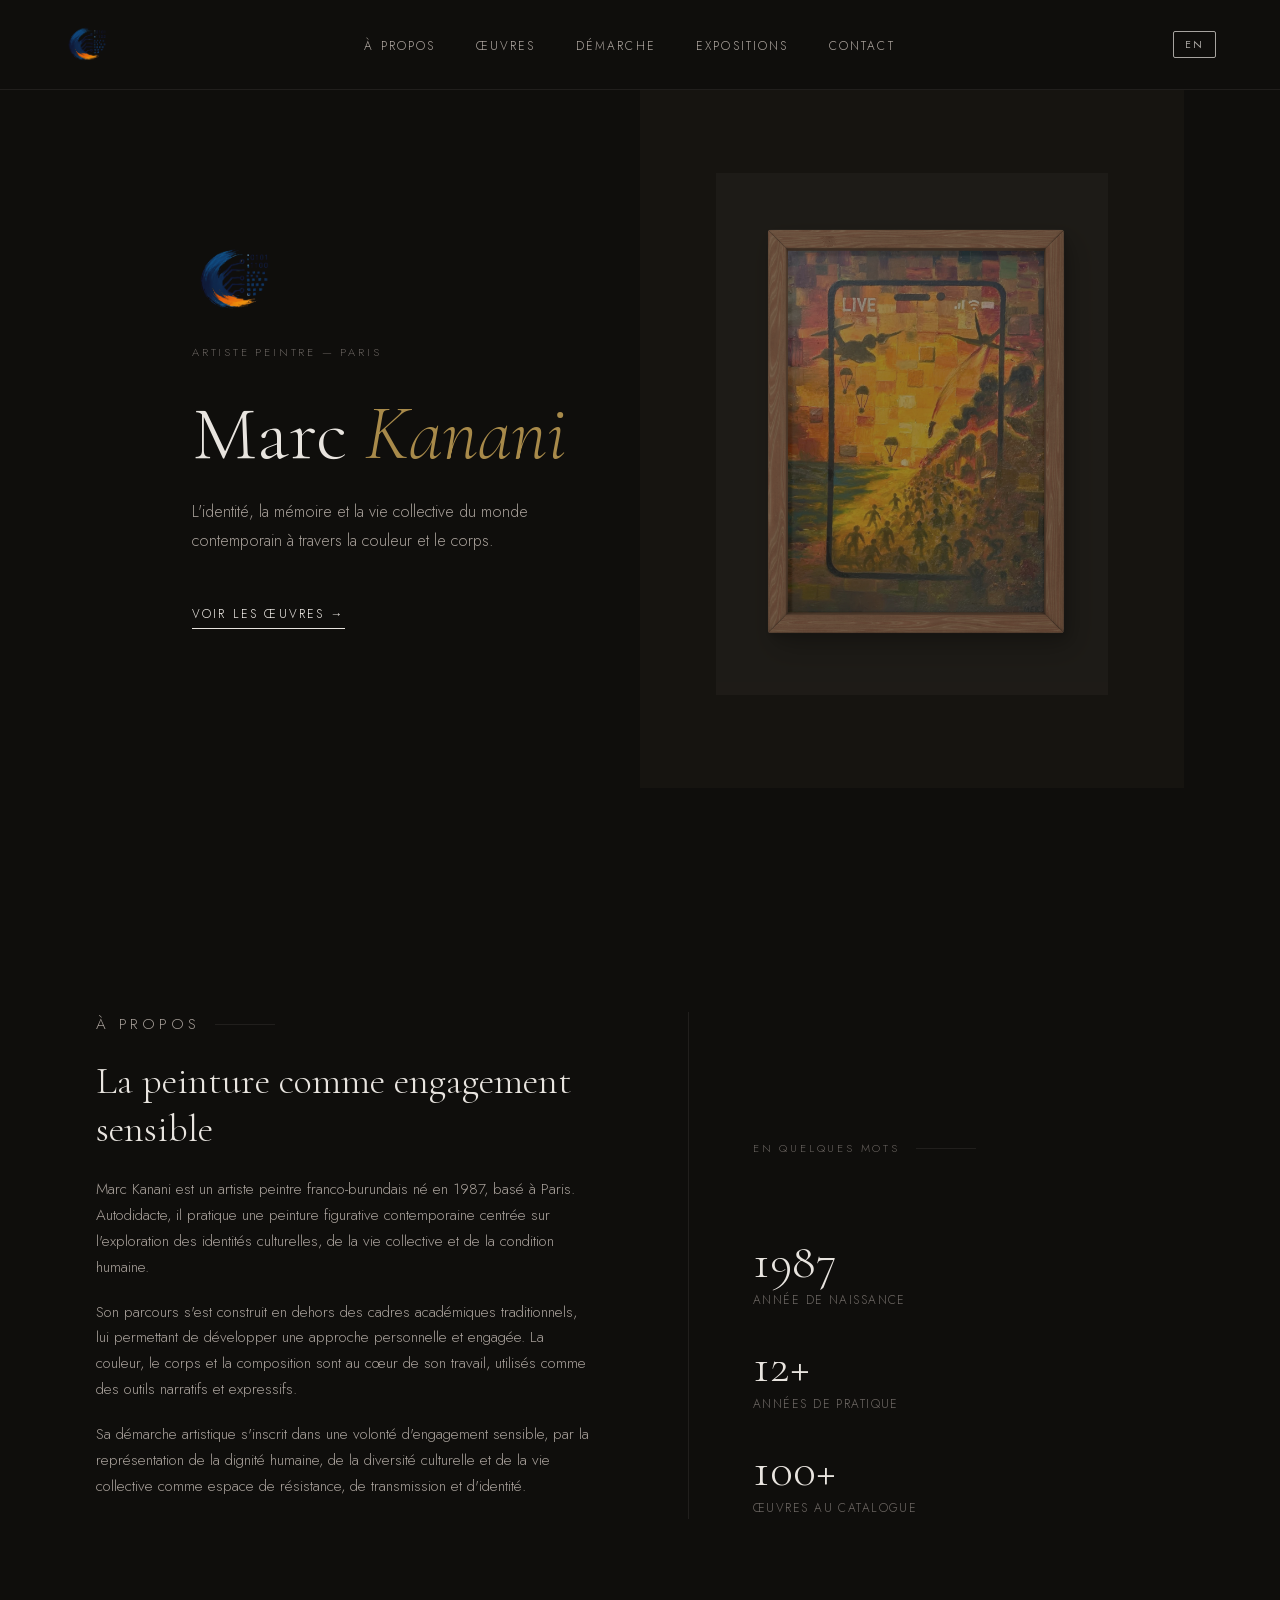
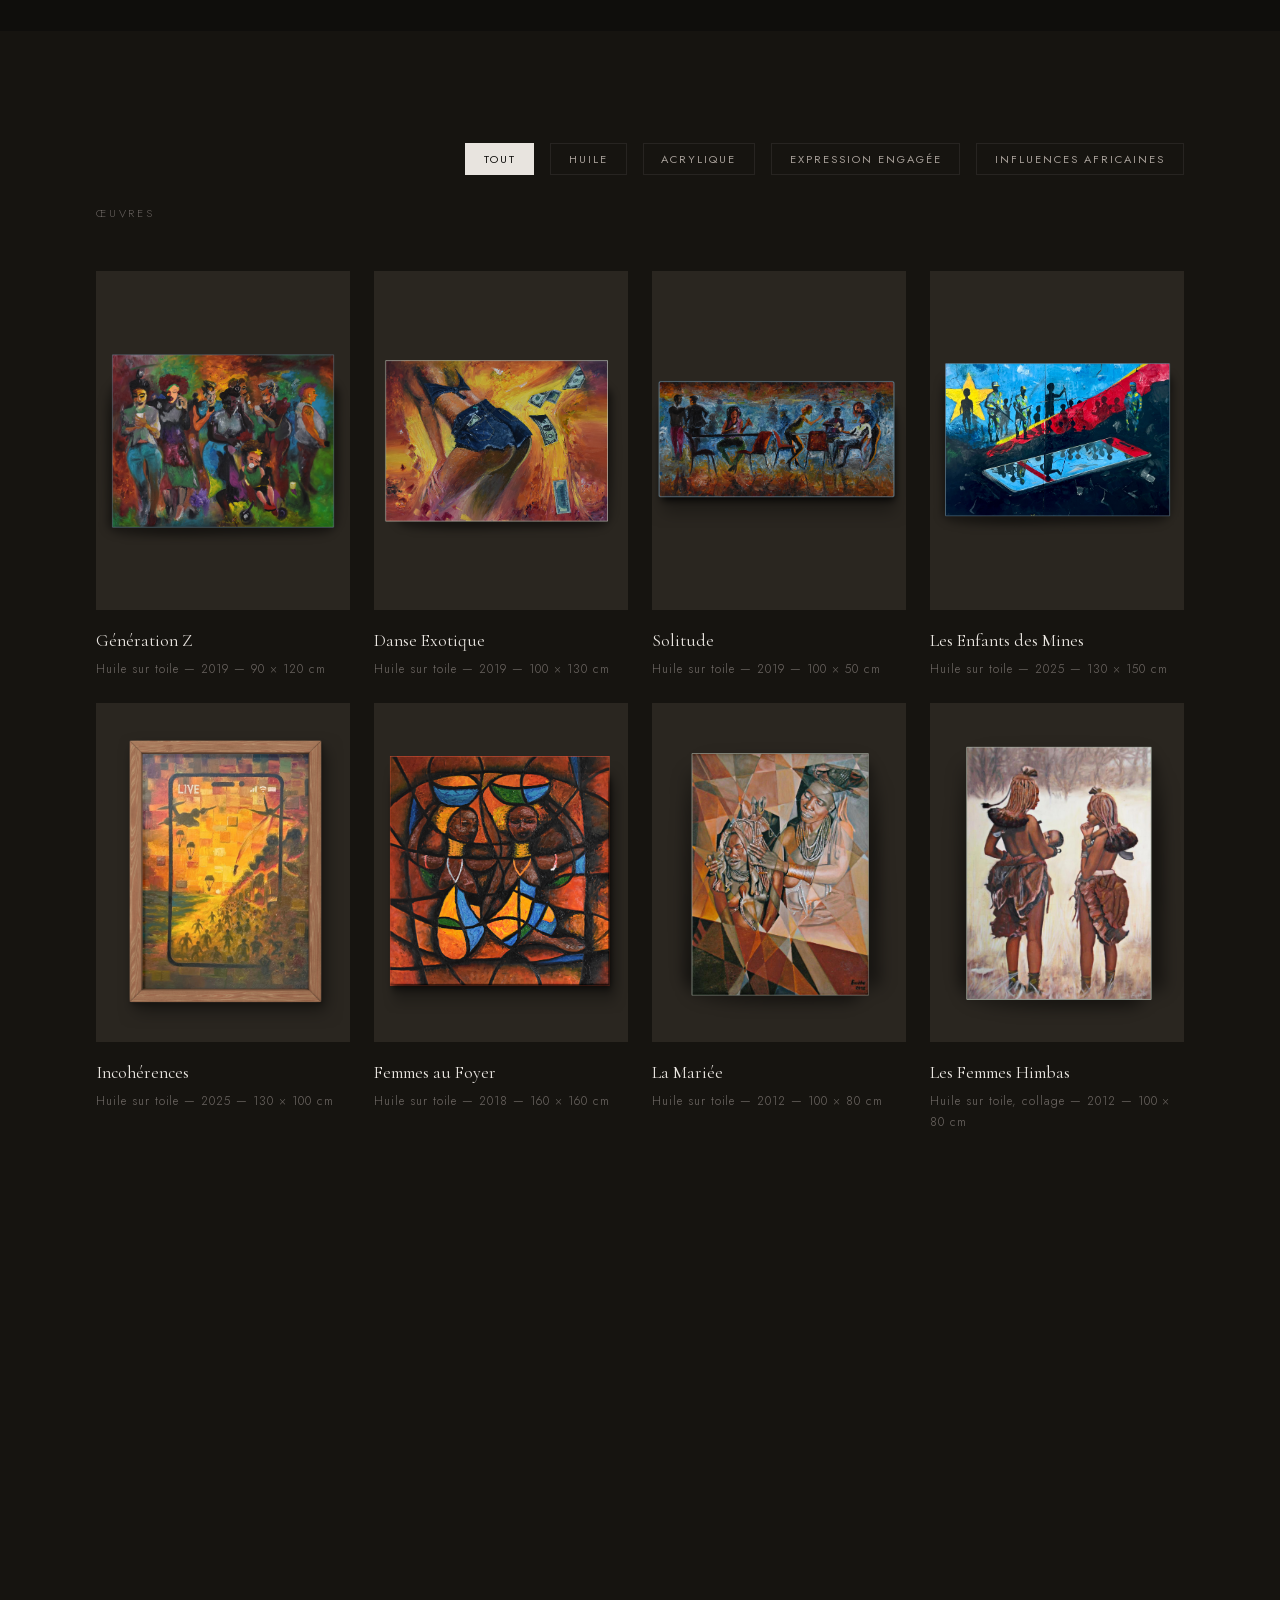
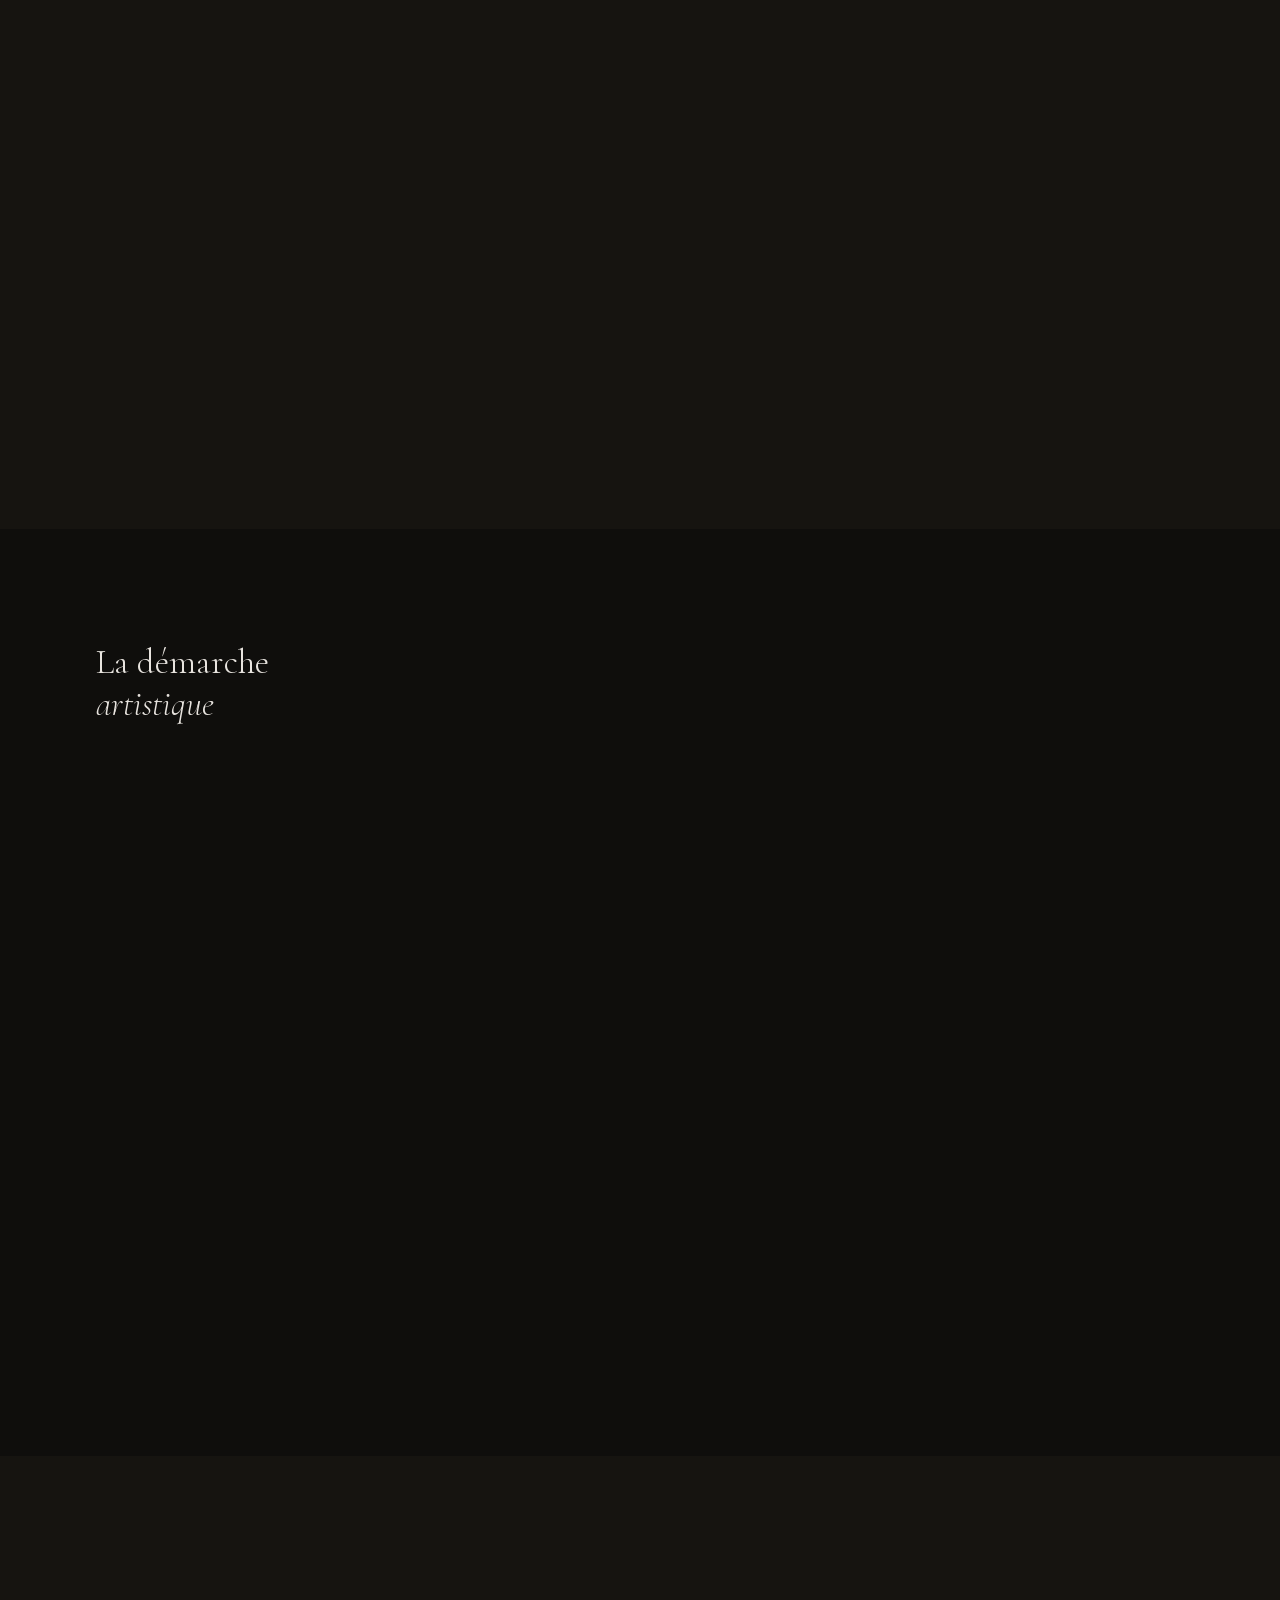
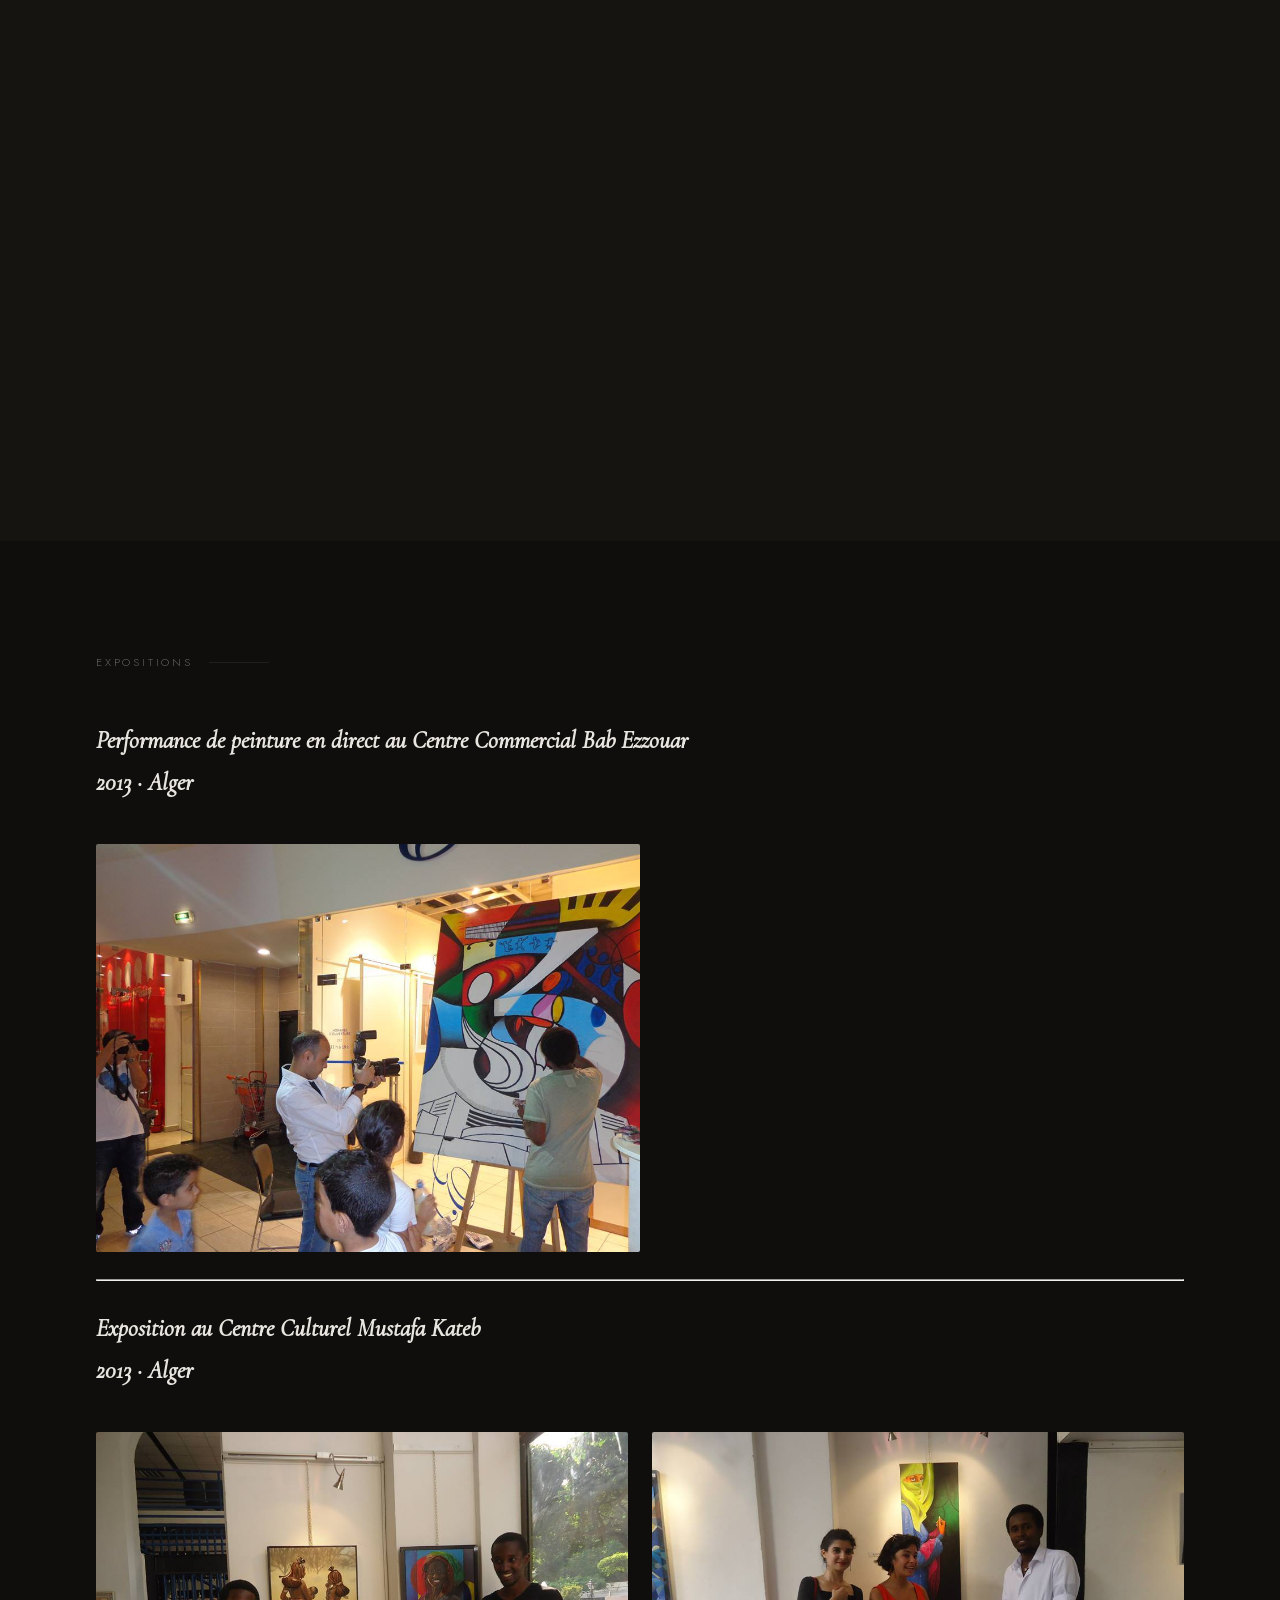
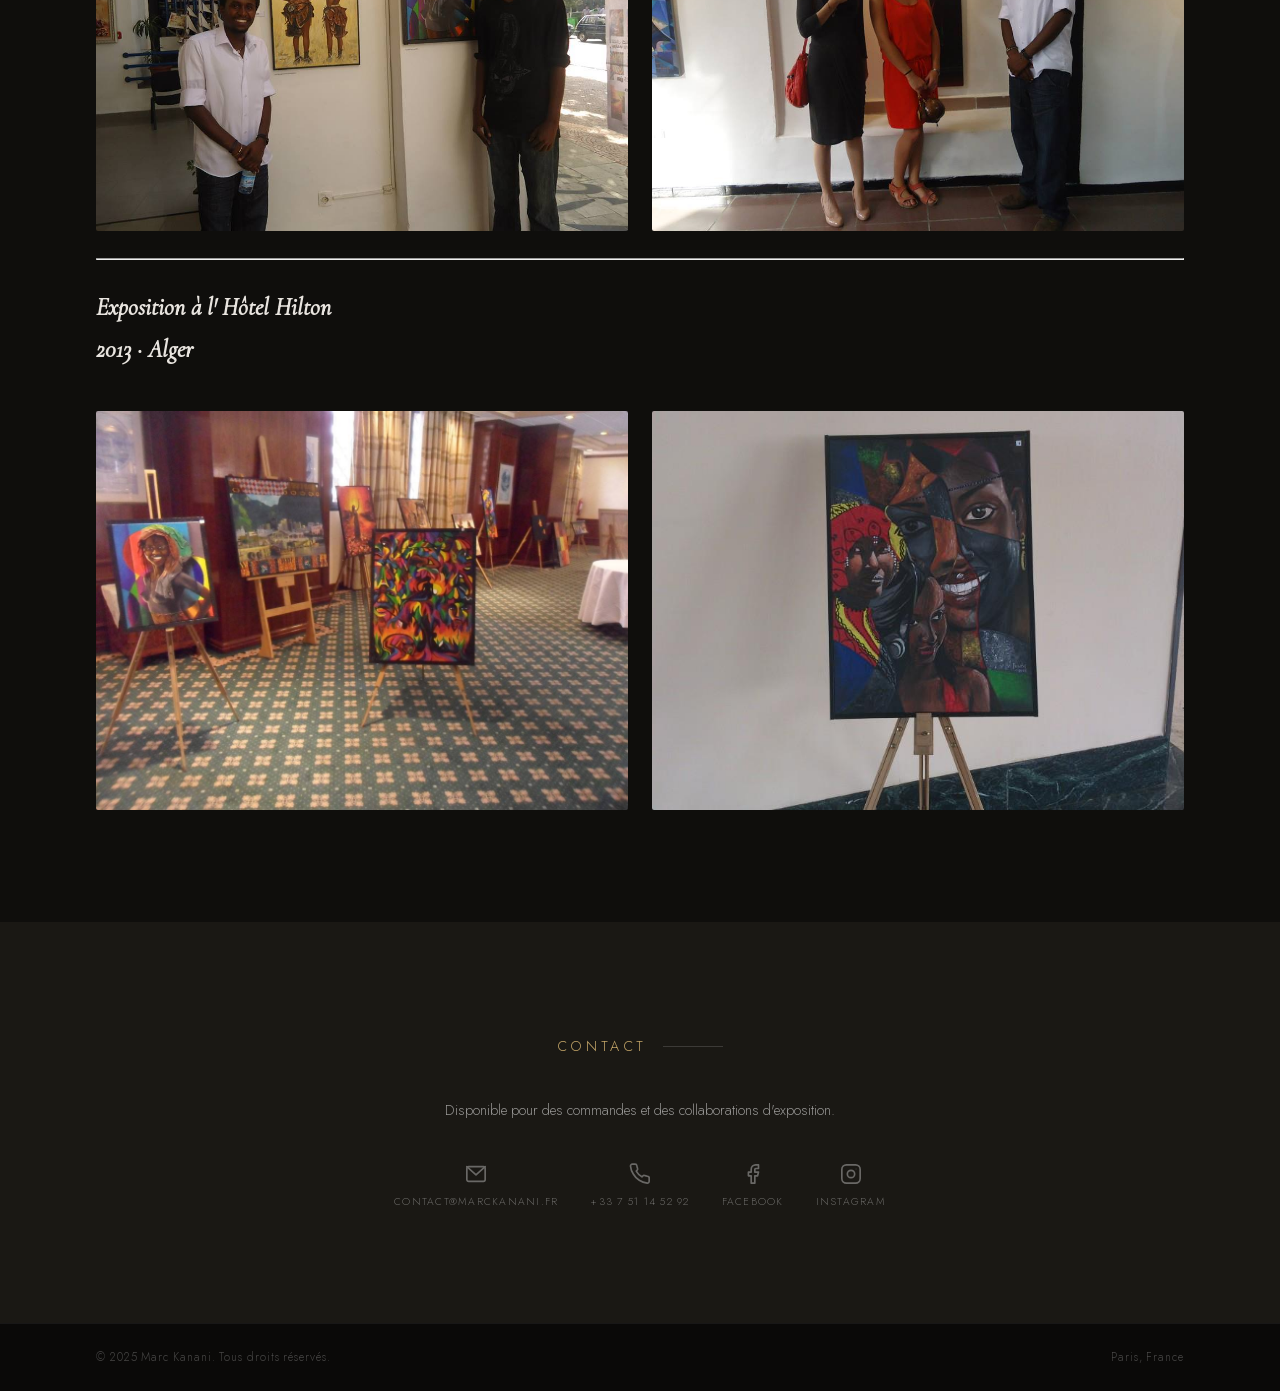
==== commit ced89571: "change filter organization" ====
--- a/gallery/index.html
+++ b/gallery/index.html
@@ -124,11 +124,11 @@
             <button class="filter-btn" data-filter="acrylique">
                 <span data-lang="fr">Acrylique</span><span data-lang="en" style="display:none">Acrylic</span>
             </button>
+            <button class="filter-btn" data-filter="engagee">
+                <span data-lang="fr">Expression engagée</span><span data-lang="en" style="display:none">Engaged expression</span>
+            </button>
             <button class="filter-btn" data-filter="africaines">
                 <span data-lang="fr">Influences africaines</span><span data-lang="en" style="display:none">African influences</span>
-            </button>
-            <button class="filter-btn" data-filter="engagee">
-                <span data-lang="fr">Expression engagée</span><span data-lang="en" style="display:none">Engaged expression</span>
             </button>
         </div>
     </div>
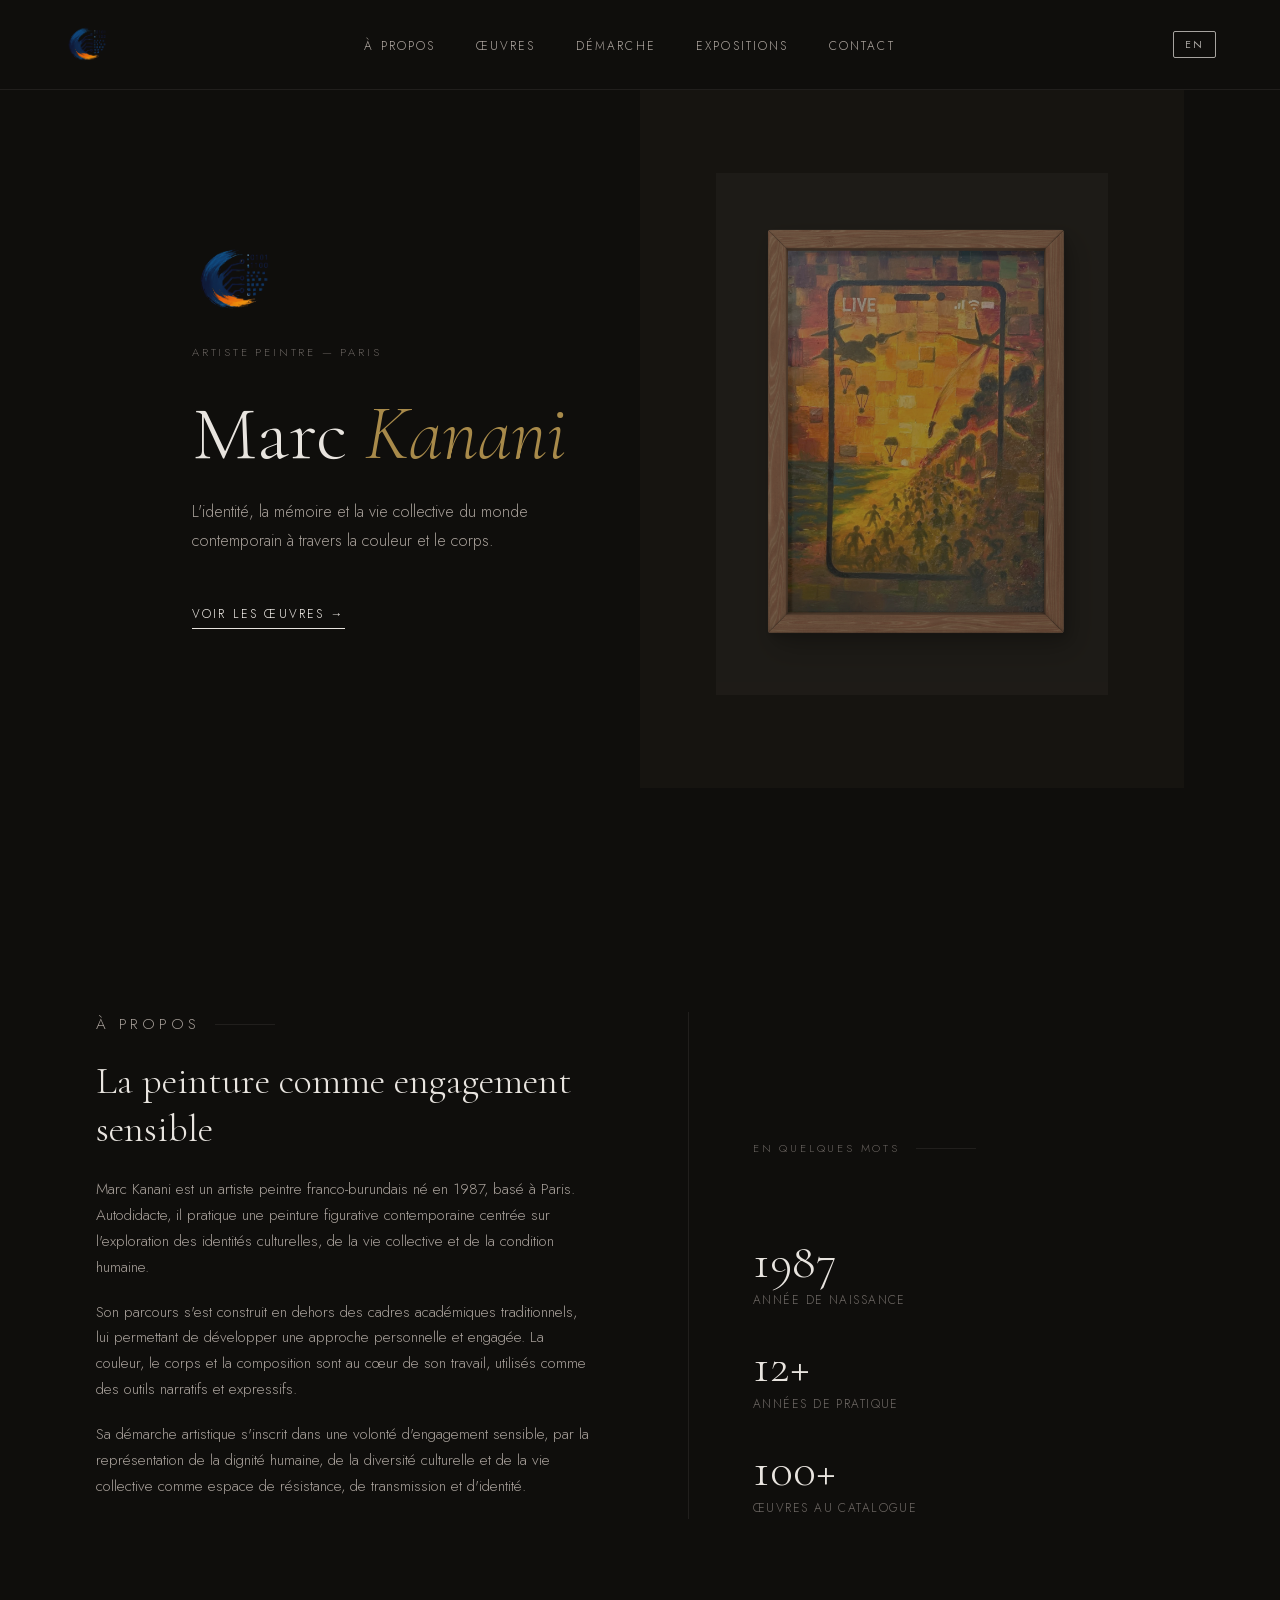
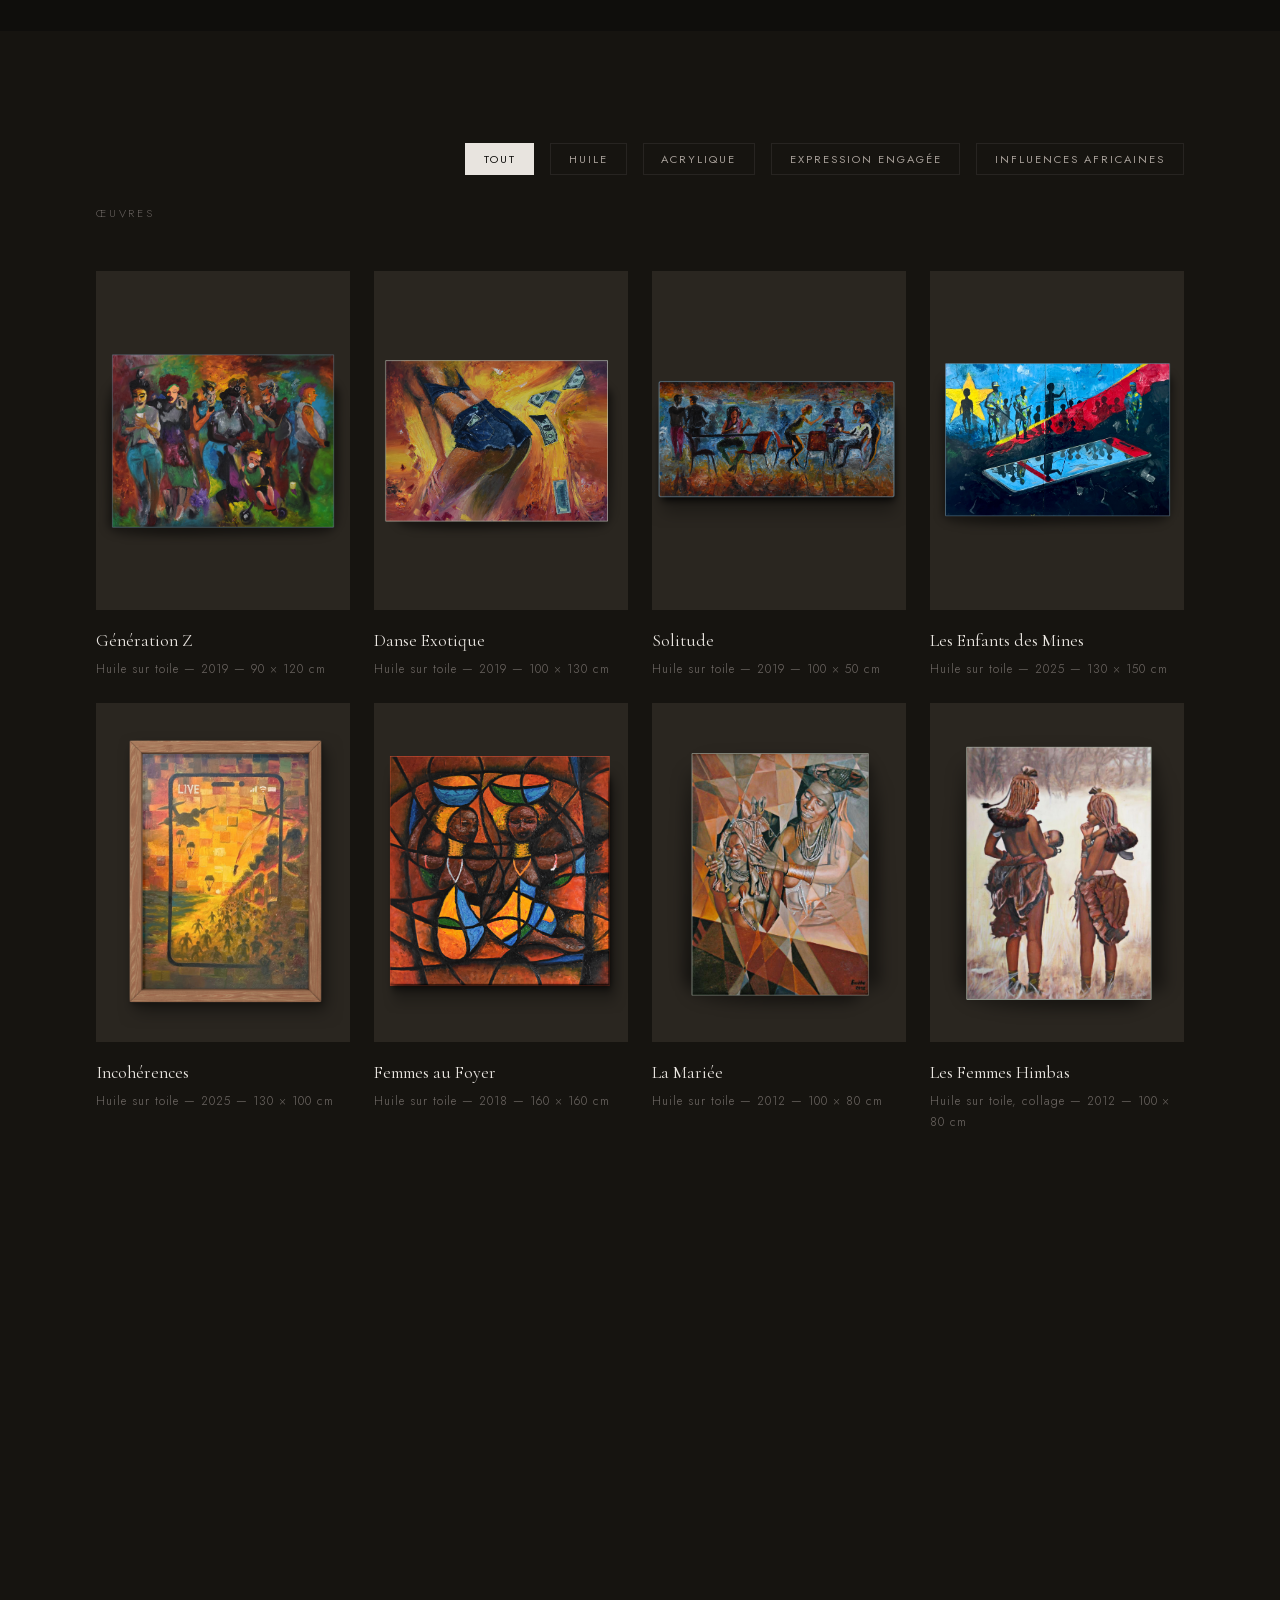
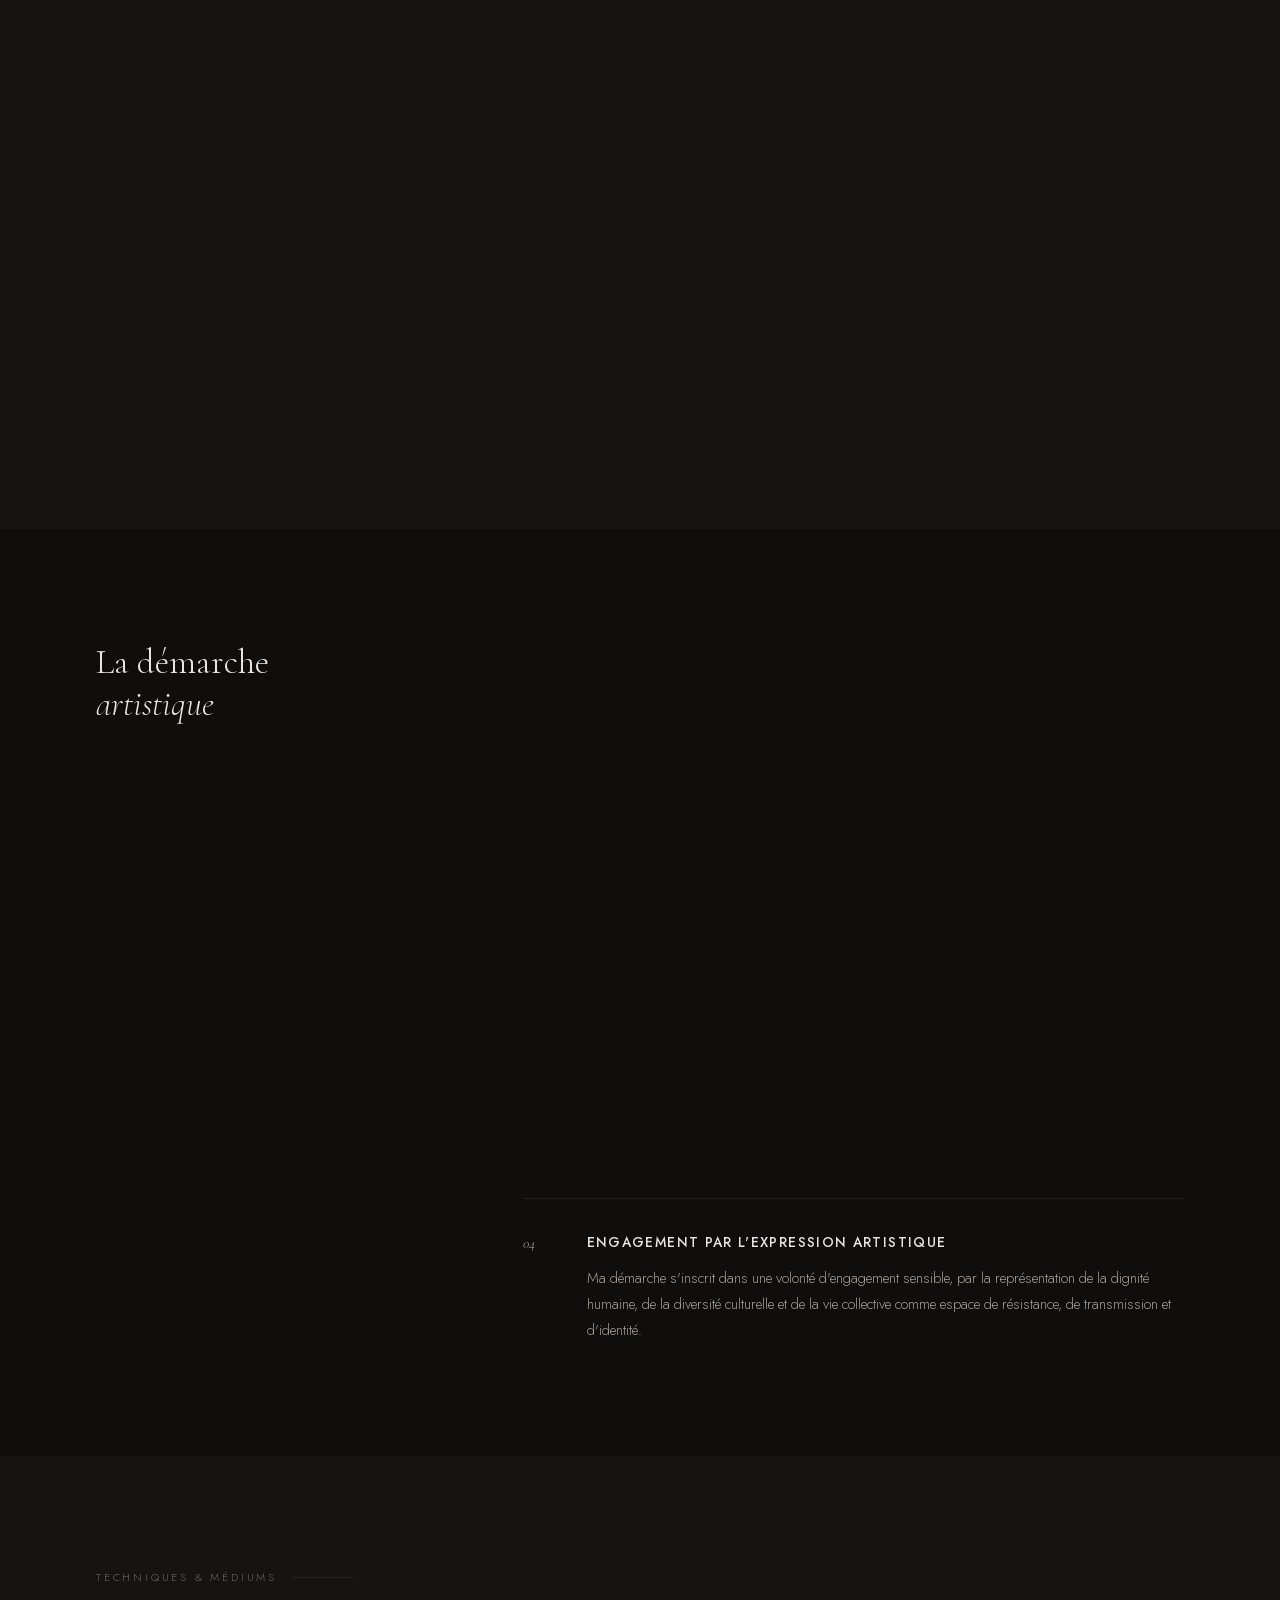
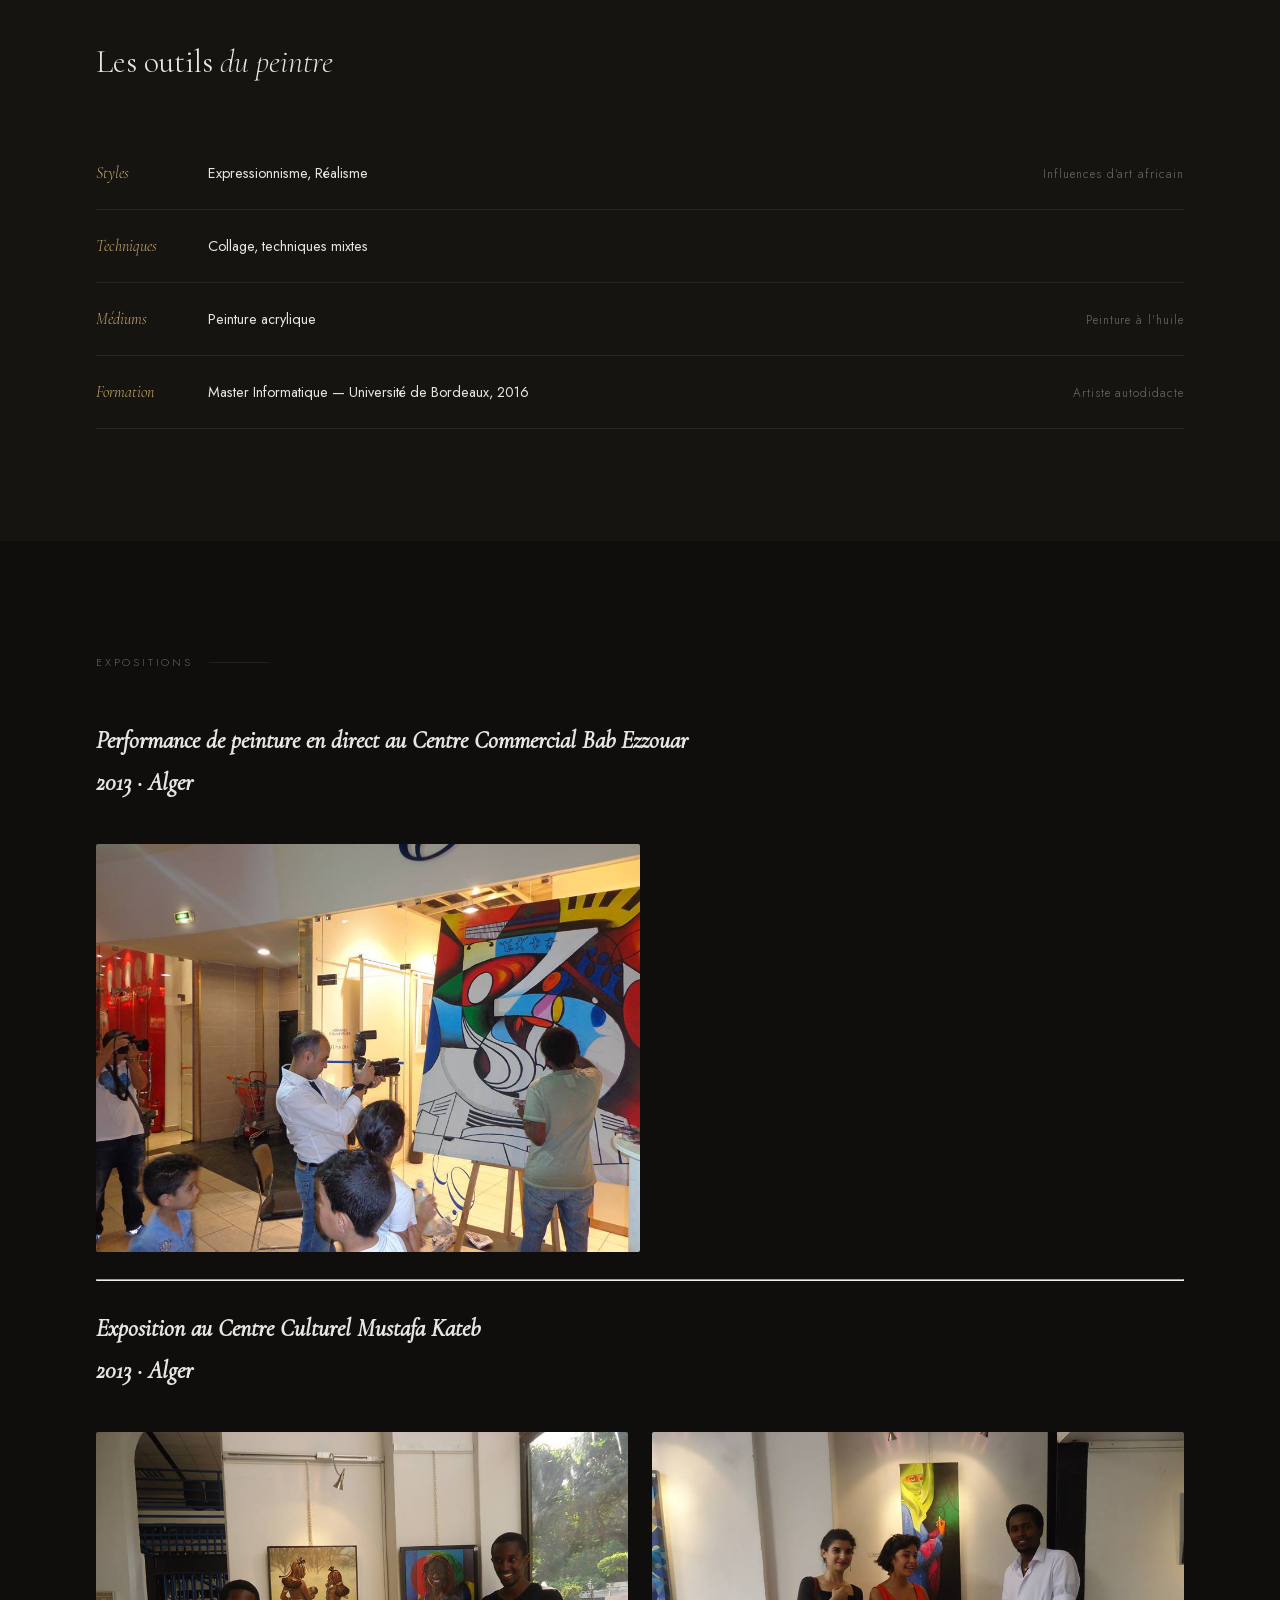
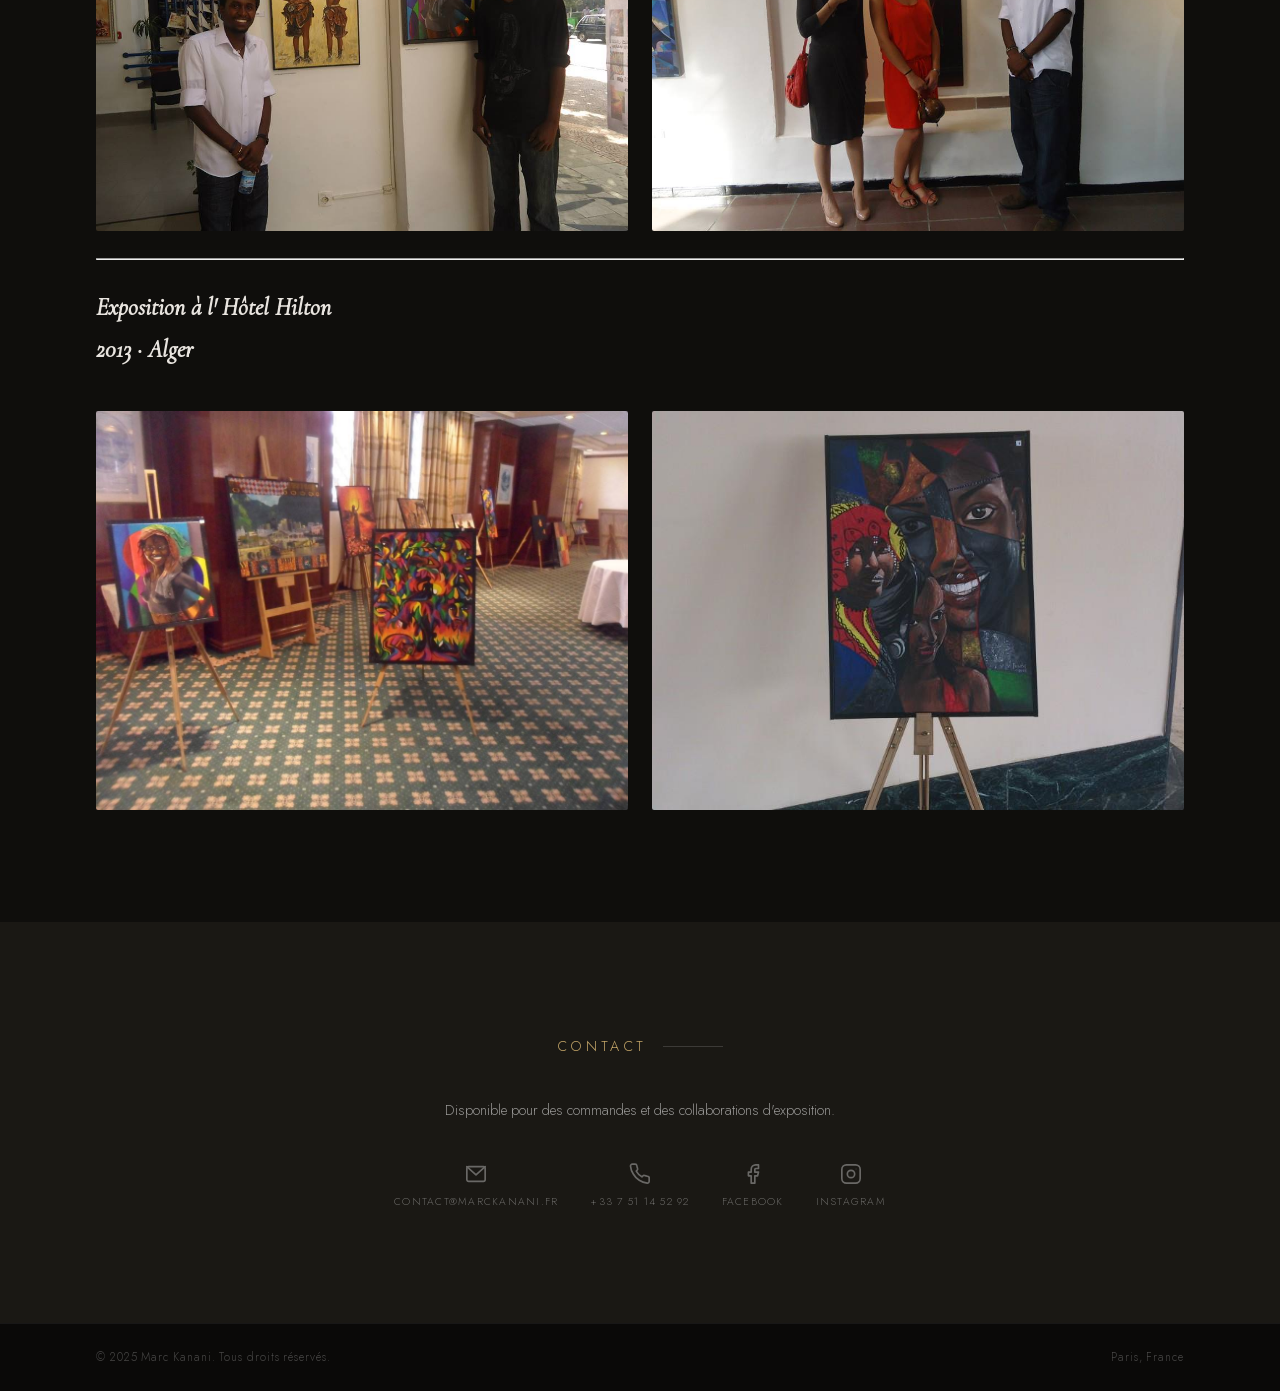
==== commit b960af5b: "not redirect back" ====
--- a/gallery/index.html
+++ b/gallery/index.html
@@ -23,7 +23,7 @@
 <section class="hero">
     <div class="hero-text">
 
-        <a href="../index.html" class="hero-logo-link" style="display:inline-block;margin-bottom:1.5rem;">
+        <a href="../gallery/index.html" class="hero-logo-link" style="display:inline-block;margin-bottom:1.5rem;">
             <img src="../images/icons/logo.png" alt="Marc Kanani" style="height:80px;width:auto;object-fit:contain;mix-blend-mode:lighten;display:block;"/>
         </a>
 
@@ -613,7 +613,7 @@
     import { initReveal } from '../components/reveal.js';
 
     renderNav({
-        logoHref: '../index.html',
+        logoHref: '../gallery/index.html',
         links: [
             { label: 'À propos / About', href: '#about',      i18nKey: 'nav_about'       },
             { label: 'Œuvres / Works',   href: '#works',      i18nKey: 'nav_works'       },
@@ -629,7 +629,7 @@
         // Try common selectors that layout.js might use for the logo anchor
         const navLogoAnchor = document.querySelector('nav .nav-logo')
             || document.querySelector('nav .logo')
-            || document.querySelector('nav a[href="../index.html"]');
+            || document.querySelector('nav a[href="../gallery/index.html"]');
         if (navLogoAnchor) {
             navLogoAnchor.innerHTML = '';
             const logoImg = document.createElement('img');
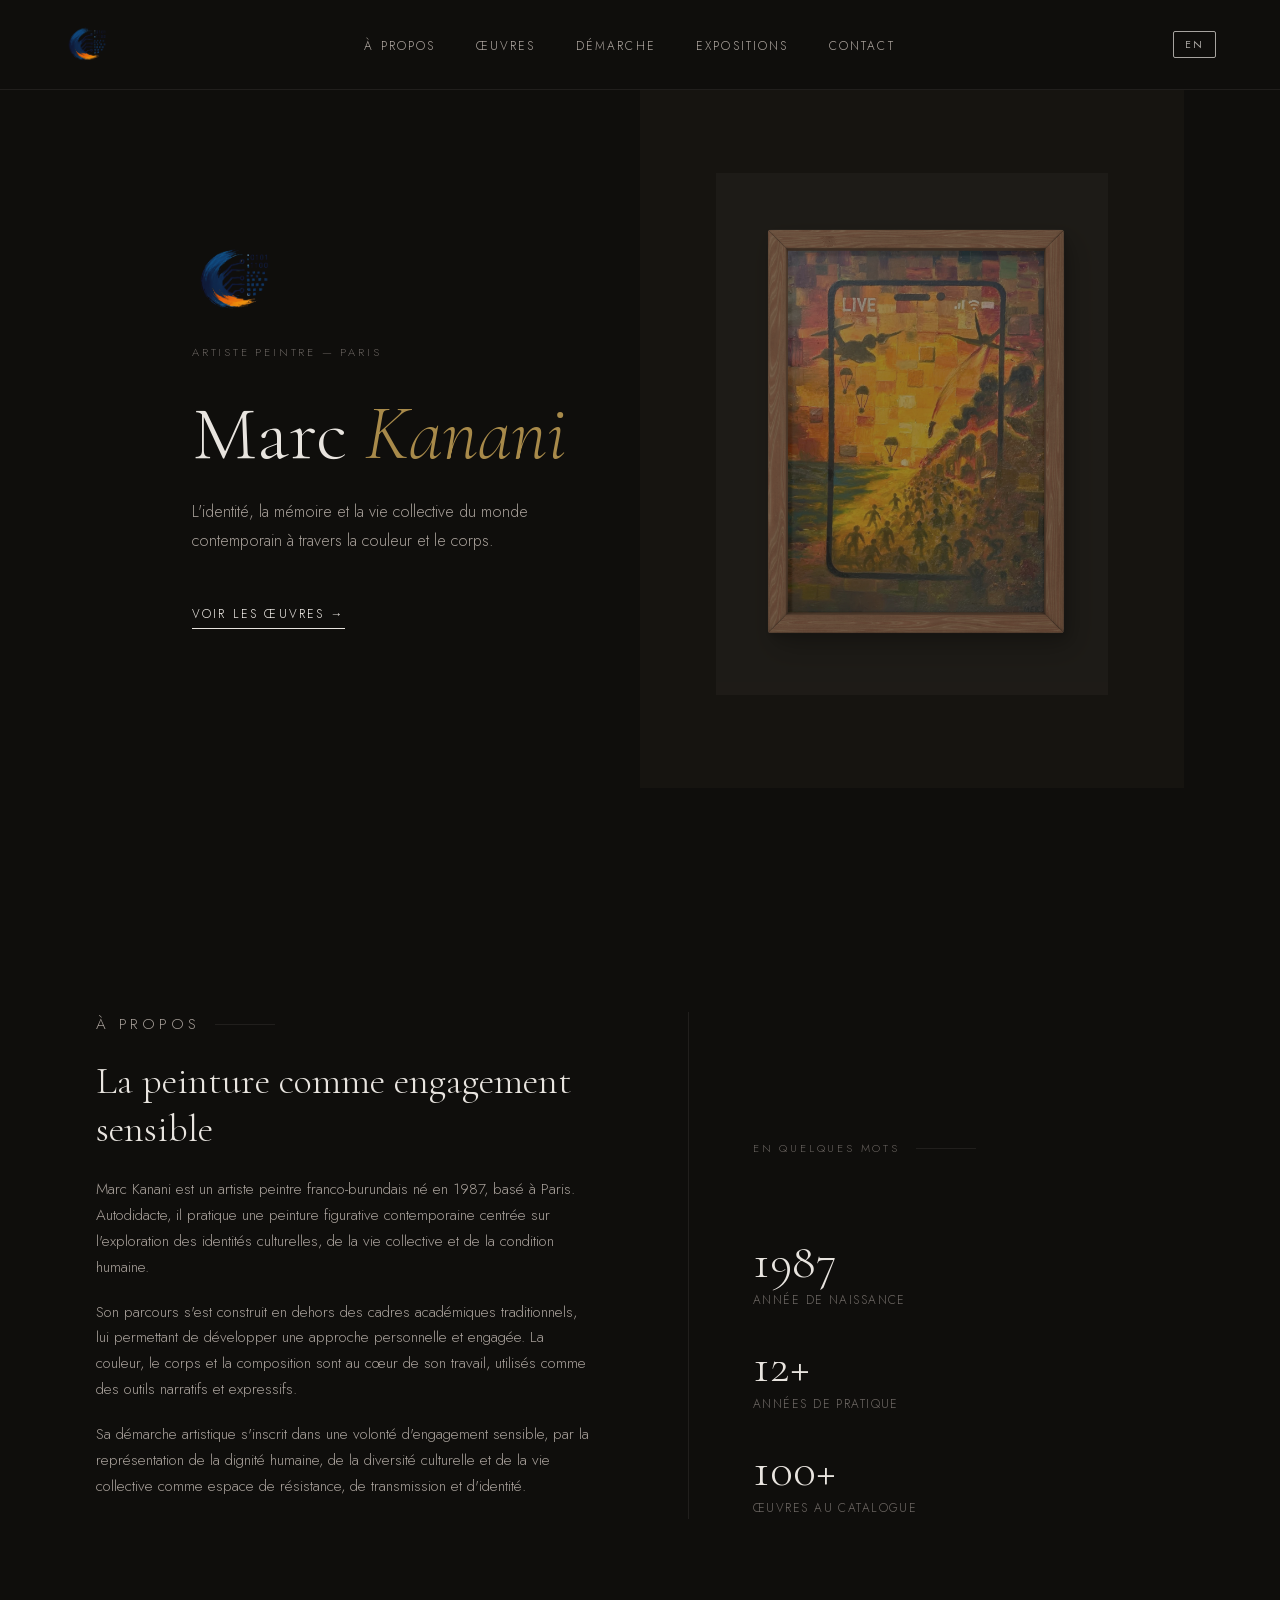
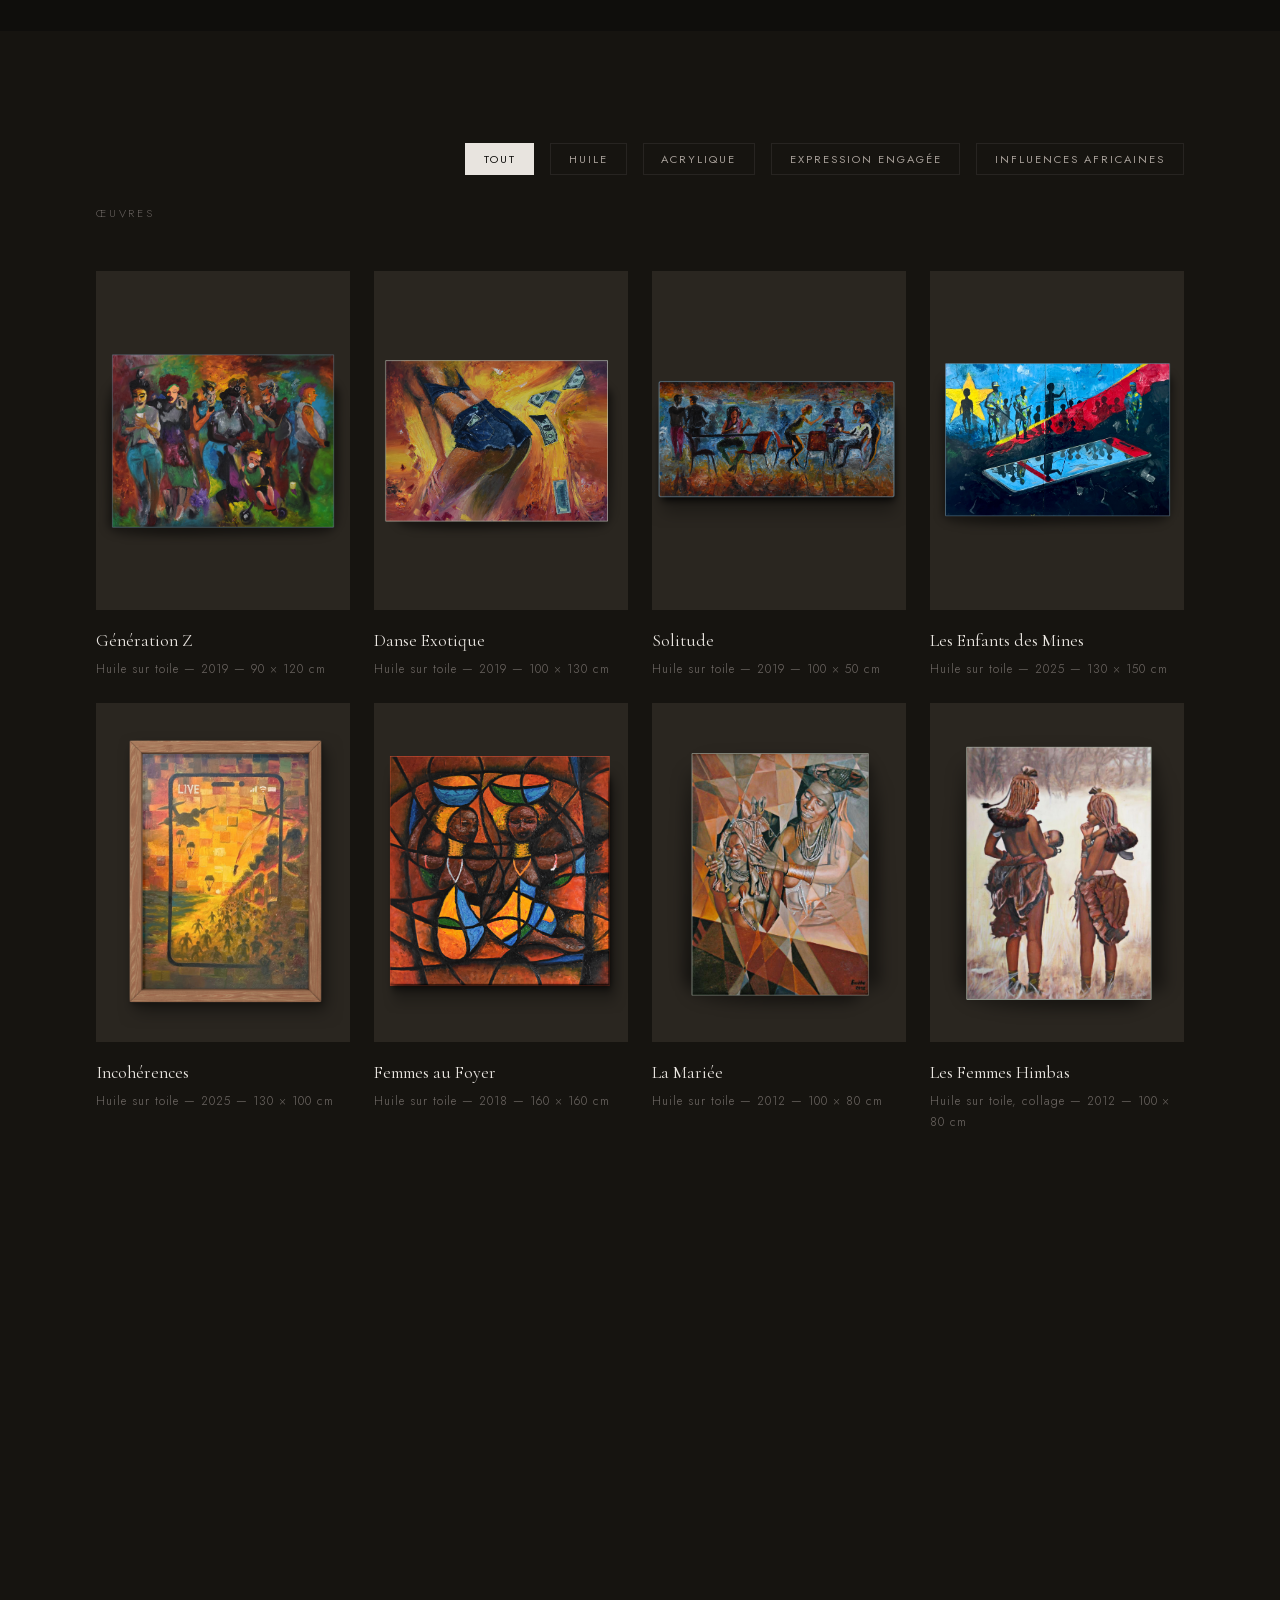
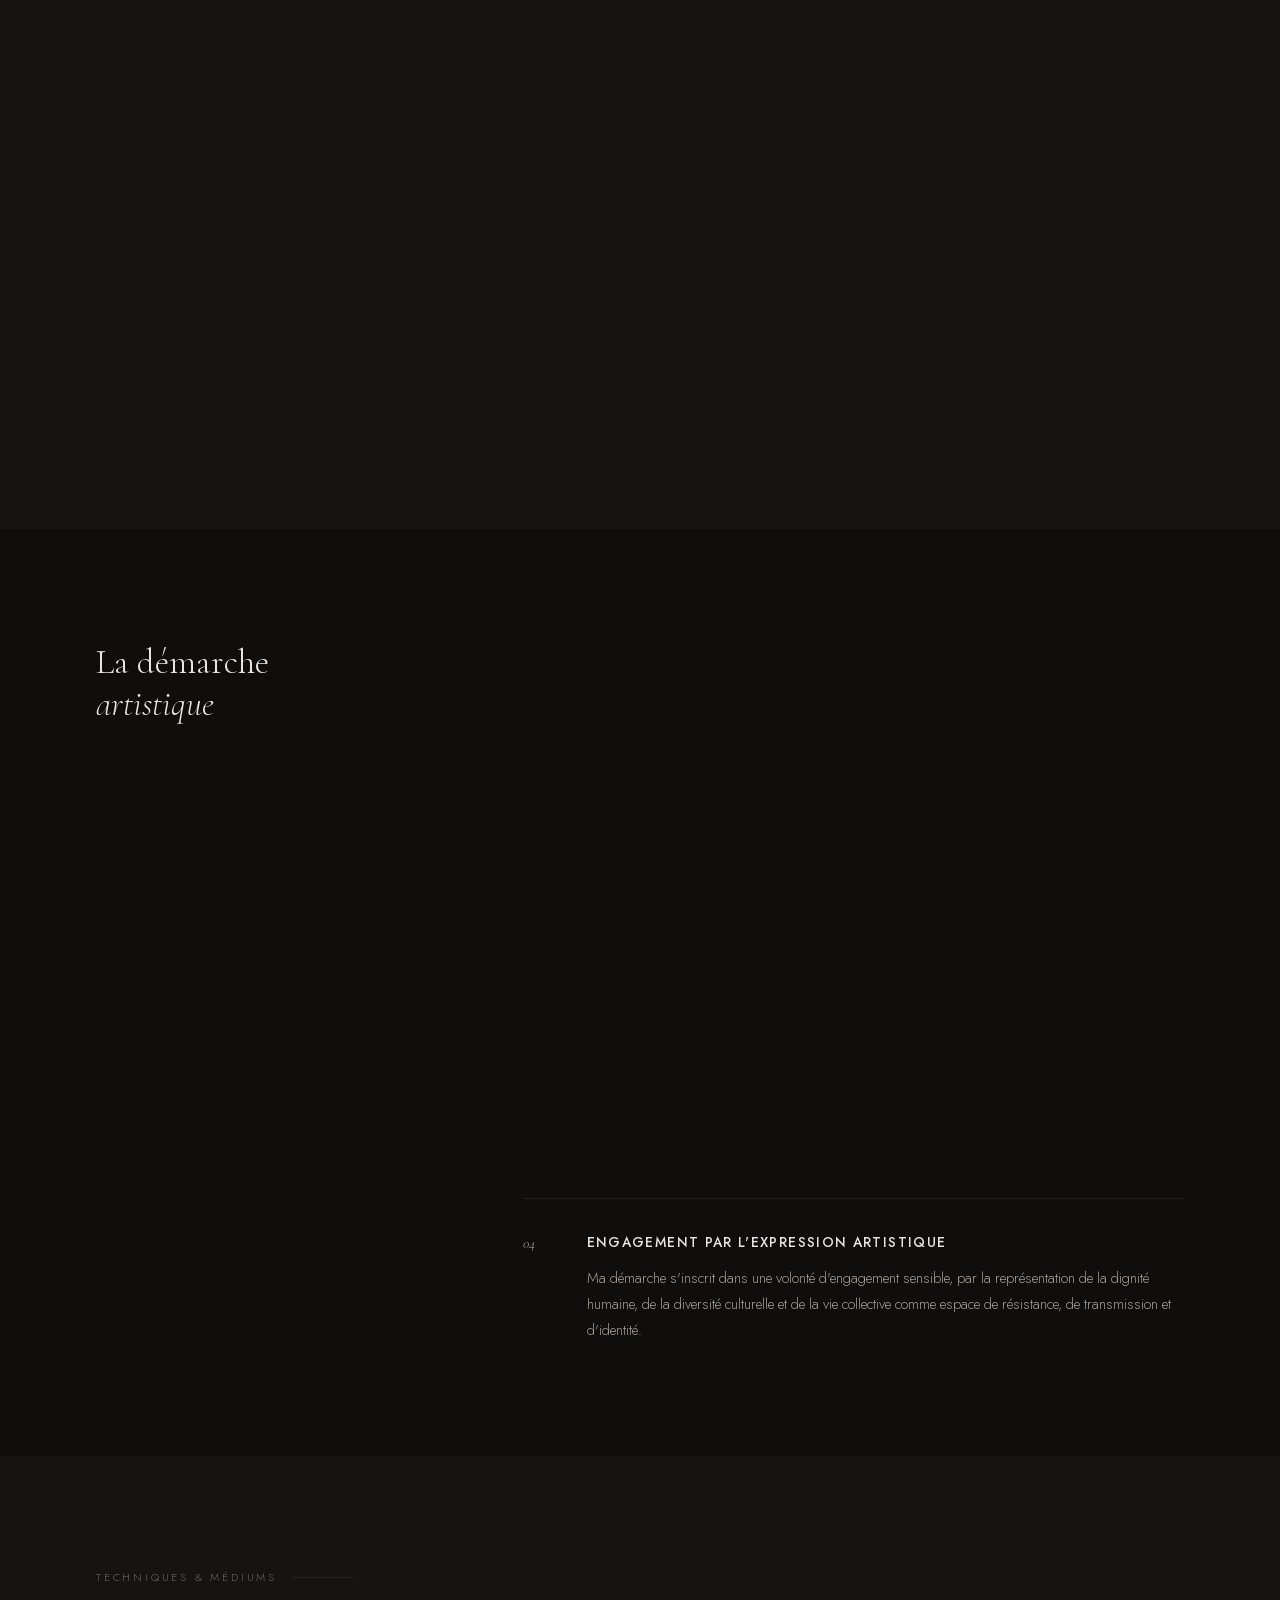
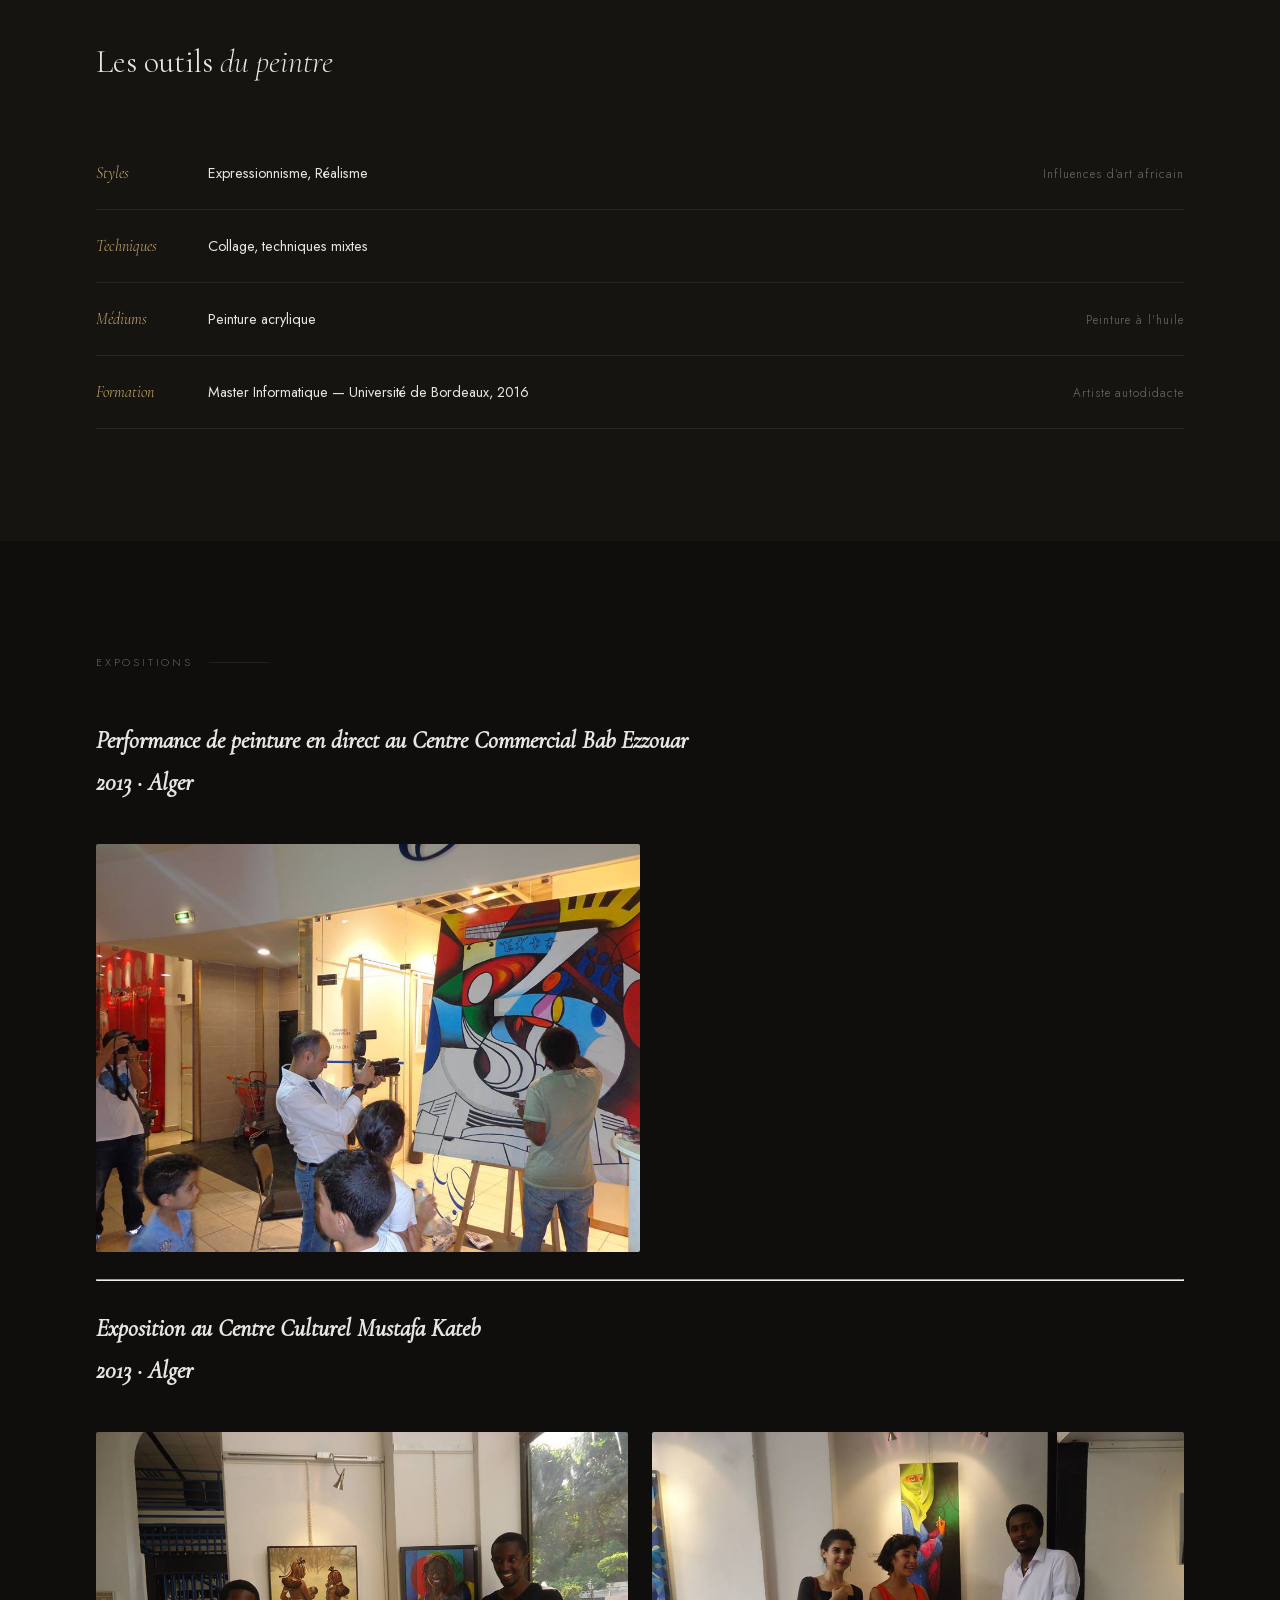
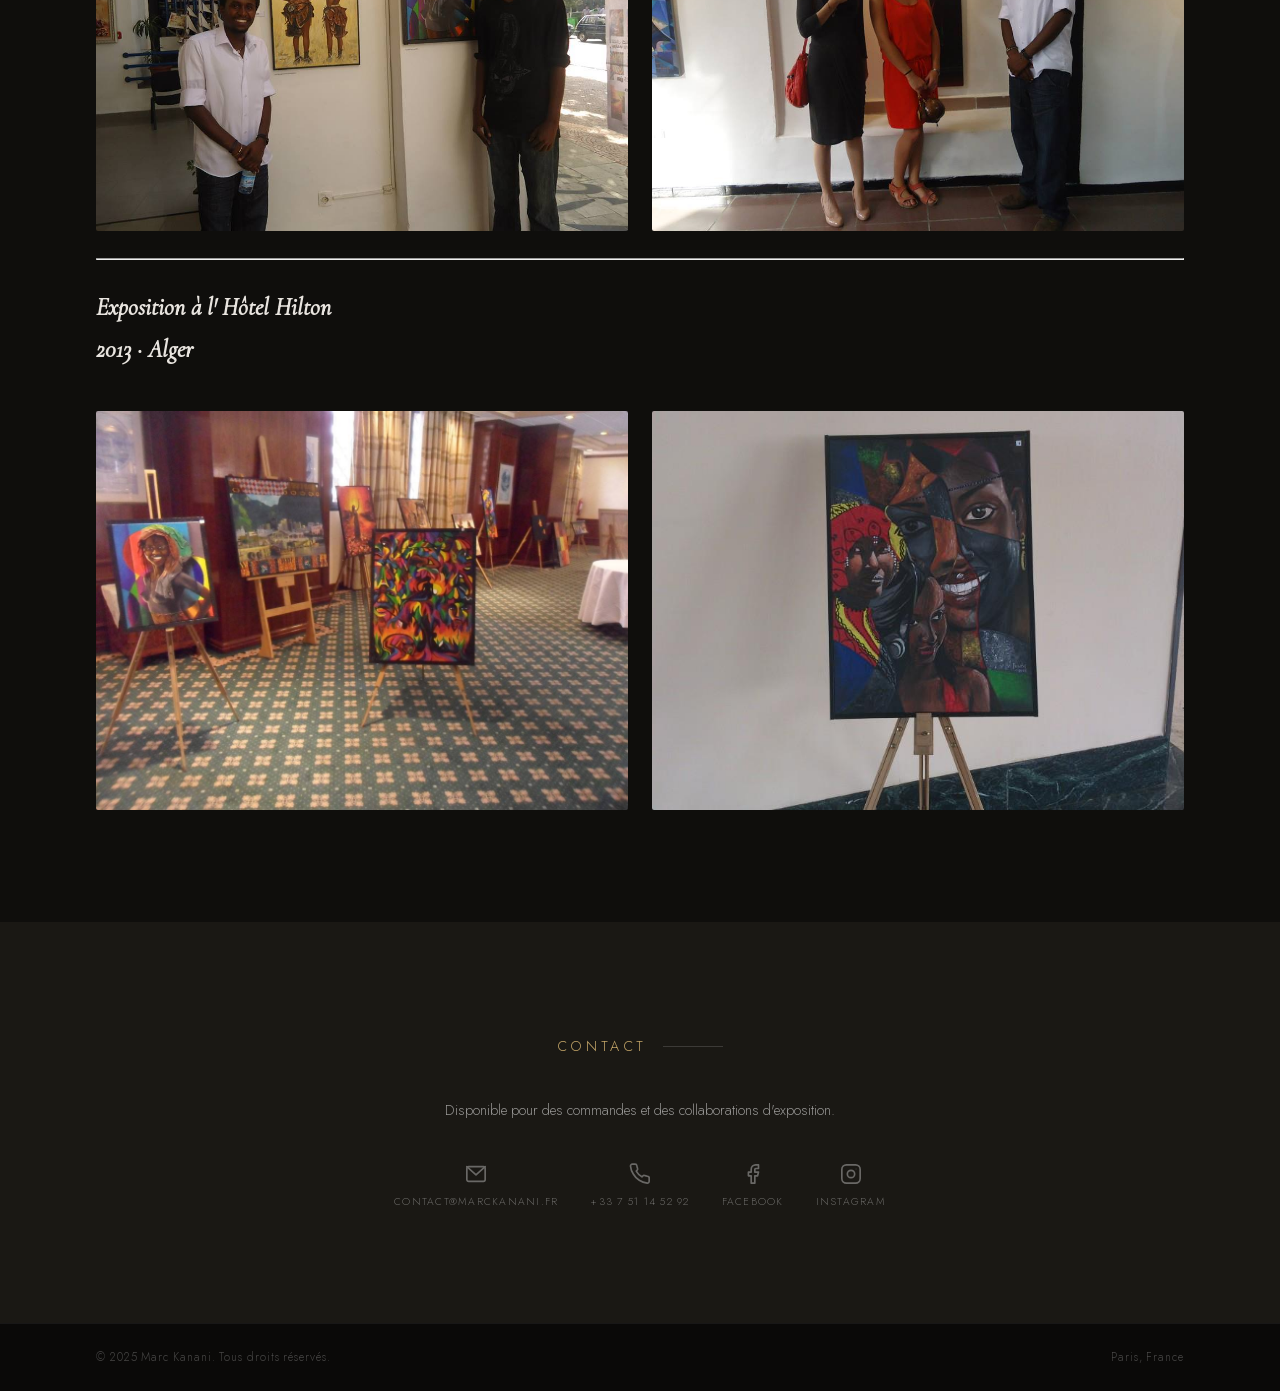
==== commit e0b553ea: "reformat code html" ====
--- a/gallery/index.html
+++ b/gallery/index.html
@@ -24,7 +24,8 @@
     <div class="hero-text">
 
         <a href="../gallery/index.html" class="hero-logo-link" style="display:inline-block;margin-bottom:1.5rem;">
-            <img src="../images/icons/logo.png" alt="Marc Kanani" style="height:80px;width:auto;object-fit:contain;mix-blend-mode:lighten;display:block;"/>
+            <img src="../images/icons/logo.png" alt="Marc Kanani"
+                 style="height:80px;width:auto;object-fit:contain;mix-blend-mode:lighten;display:block;"/>
         </a>
 
         <p class="hero-eyebrow">
@@ -45,11 +46,16 @@
     <div class="hero-visual">
         <div class="canvas-placeholder">
             <div class="slideshow">
-                <img src="../images/works/generation_z.png" alt="Danse Exotique" onerror="this.style.display='none'" class="slide"/>
-                <img src="../images/works/inconsistences.png" alt="La Mariée" onerror="this.style.display='none'" class="slide active"/>
-                <img src="../images/works/danse_exotique.png" alt="Les Enfants des Mines" onerror="this.style.display='none'" class="slide"/>
-                <img src="../images/works/les_enfants_des_mines.png" alt="Incohérences" onerror="this.style.display='none'" class="slide"/>
-                <img src="../images/works/solitude.png" alt="Danse Exotique" onerror="this.style.display='none'" class="slide"/>
+                <img src="../images/works/generation_z.png" alt="Danse Exotique" onerror="this.style.display='none'"
+                     class="slide"/>
+                <img src="../images/works/inconsistences.png" alt="La Mariée" onerror="this.style.display='none'"
+                     class="slide active"/>
+                <img src="../images/works/danse_exotique.png" alt="Les Enfants des Mines"
+                     onerror="this.style.display='none'" class="slide"/>
+                <img src="../images/works/les_enfants_des_mines.png" alt="Incohérences"
+                     onerror="this.style.display='none'" class="slide"/>
+                <img src="../images/works/solitude.png" alt="Danse Exotique" onerror="this.style.display='none'"
+                     class="slide"/>
             </div>
         </div>
     </div>
@@ -65,17 +71,28 @@
         <!-- FR -->
         <div data-lang="fr">
             <h2>La peinture comme engagement sensible</h2>
-            <p>Marc Kanani est un artiste peintre franco-burundais né en 1987, basé à Paris. Autodidacte, il pratique une peinture figurative contemporaine centrée sur l'exploration des identités culturelles, de la vie collective et de la condition humaine.</p>
-            <p>Son parcours s'est construit en dehors des cadres académiques traditionnels, lui permettant de développer une approche personnelle et engagée. La couleur, le corps et la composition sont au cœur de son travail, utilisés comme des outils narratifs et expressifs.</p>
-            <p>Sa démarche artistique s'inscrit dans une volonté d'engagement sensible, par la représentation de la dignité humaine, de la diversité culturelle et de la vie collective comme espace de résistance, de transmission et d'identité.</p>
+            <p>Marc Kanani est un artiste peintre franco-burundais né en 1987, basé à Paris. Autodidacte, il pratique
+                une peinture figurative contemporaine centrée sur l'exploration des identités culturelles, de la vie
+                collective et de la condition humaine.</p>
+            <p>Son parcours s'est construit en dehors des cadres académiques traditionnels, lui permettant de développer
+                une approche personnelle et engagée. La couleur, le corps et la composition sont au cœur de son travail,
+                utilisés comme des outils narratifs et expressifs.</p>
+            <p>Sa démarche artistique s'inscrit dans une volonté d'engagement sensible, par la représentation de la
+                dignité humaine, de la diversité culturelle et de la vie collective comme espace de résistance, de
+                transmission et d'identité.</p>
         </div>
 
         <!-- EN -->
         <div data-lang="en" style="display:none">
             <h2>Painting as committed expression</h2>
-            <p>Marc Kanani is a Franco-Burundian painter born in 1987, based in Paris. Self-taught, he practises contemporary figurative painting centred on the exploration of cultural identities, collective life, and the human condition.</p>
-            <p>His path was built outside traditional academic frameworks, allowing him to develop a personal and engaged approach to painting. Colour, the body, and composition are at the heart of his work, used as narrative and expressive tools.</p>
-            <p>His artistic approach is rooted in a desire for sensitive engagement — representing human dignity, cultural diversity, and collective life as a space of resistance, transmission, and identity.</p>
+            <p>Marc Kanani is a Franco-Burundian painter born in 1987, based in Paris. Self-taught, he practises
+                contemporary figurative painting centred on the exploration of cultural identities, collective life, and
+                the human condition.</p>
+            <p>His path was built outside traditional academic frameworks, allowing him to develop a personal and
+                engaged approach to painting. Colour, the body, and composition are at the heart of his work, used as
+                narrative and expressive tools.</p>
+            <p>His artistic approach is rooted in a desire for sensitive engagement — representing human dignity,
+                cultural diversity, and collective life as a space of resistance, transmission, and identity.</p>
         </div>
     </div>
 
@@ -187,7 +204,8 @@
              data-meta-fr="Huile sur toile — 2025 — 130 × 150 cm"
              data-meta-en="Oil on canvas — 2025 — 130 × 150 cm">
             <div class="work-img">
-                <img src="../images/works/les_enfants_des_mines.png" alt="Les Enfants des Mines" onerror="this.style.display='none'"/>
+                <img src="../images/works/les_enfants_des_mines.png" alt="Les Enfants des Mines"
+                     onerror="this.style.display='none'"/>
             </div>
             <p class="work-title">
                 <span data-lang="fr">Les Enfants des Mines</span><span data-lang="en" style="display:none">The Children of the Mines</span>
@@ -219,7 +237,8 @@
              data-meta-fr="Huile sur toile — 2018 — 160 × 160 cm"
              data-meta-en="Oil on canvas — 2018 — 160 × 160 cm">
             <div class="work-img">
-                <img src="../images/works/femmes_au_foyer.png" alt="Femmes au Foyer" onerror="this.style.display='none'"/>
+                <img src="../images/works/femmes_au_foyer.png" alt="Femmes au Foyer"
+                     onerror="this.style.display='none'"/>
             </div>
             <p class="work-title">
                 <span data-lang="fr">Femmes au Foyer</span><span data-lang="en" style="display:none">Housewives</span>
@@ -252,10 +271,12 @@
              data-meta-fr="Huile sur toile, collage — 2012 — 100 × 80 cm"
              data-meta-en="Oil on canvas, collage — 2012 — 100 × 80 cm">
             <div class="work-img">
-                <img src="../images/works/les_femmes_himbas.png" alt="Les Femmes Himbas" onerror="this.style.display='none'"/>
-            </div>
-            <p class="work-title">
-                <span data-lang="fr">Les Femmes Himbas</span><span data-lang="en" style="display:none">The Himba Women</span>
+                <img src="../images/works/les_femmes_himbas.png" alt="Les Femmes Himbas"
+                     onerror="this.style.display='none'"/>
+            </div>
+            <p class="work-title">
+                <span data-lang="fr">Les Femmes Himbas</span><span data-lang="en"
+                                                                   style="display:none">The Himba Women</span>
             </p>
             <p class="work-meta">
                 <span data-lang="fr">Huile sur toile, collage — 2012 — 100 × 80 cm</span>
@@ -298,10 +319,12 @@
              data-meta-fr="Huile sur toile — 2016 — 50 × 40 cm"
              data-meta-en="Oil on canvas — 2016 — 50 × 40 cm">
             <div class="work-img">
-                <img src="../images/works/sourire_africain.png" alt="Sourire Africain" onerror="this.style.display='none'"/>
-            </div>
-            <p class="work-title">
-                <span data-lang="fr">Sourire Africain</span><span data-lang="en" style="display:none">African Smile</span>
+                <img src="../images/works/sourire_africain.png" alt="Sourire Africain"
+                     onerror="this.style.display='none'"/>
+            </div>
+            <p class="work-title">
+                <span data-lang="fr">Sourire Africain</span><span data-lang="en"
+                                                                  style="display:none">African Smile</span>
             </p>
             <p class="work-meta">
                 <span data-lang="fr">Huile sur toile — 2016 — 50 × 40 cm</span>
@@ -314,10 +337,12 @@
              data-meta-fr="Huile sur toile — 2016 — 46 × 37 cm"
              data-meta-en="Oil on canvas — 2016 — 46 × 37 cm">
             <div class="work-img">
-                <img src="../images/works/jeune_femme_himba.png" alt="Jeune Femme Himba" onerror="this.style.display='none'"/>
-            </div>
-            <p class="work-title">
-                <span data-lang="fr">Jeune Femme Himba</span><span data-lang="en" style="display:none">Young Himba Woman</span>
+                <img src="../images/works/jeune_femme_himba.png" alt="Jeune Femme Himba"
+                     onerror="this.style.display='none'"/>
+            </div>
+            <p class="work-title">
+                <span data-lang="fr">Jeune Femme Himba</span><span data-lang="en"
+                                                                   style="display:none">Young Himba Woman</span>
             </p>
             <p class="work-meta">
                 <span data-lang="fr">Huile sur toile — 2016 — 46 × 37 cm</span>
@@ -421,8 +446,10 @@
         <span data-lang="en" style="display:none">Techniques &amp; mediums</span>
     </p>
     <h2 class="reveal" style="transition-delay:0.1s">
-        <span data-lang="fr">Les outils <em style="font-family:'Cormorant Garamond',serif;font-style:italic">du peintre</em></span>
-        <span data-lang="en" style="display:none">The painter's <em style="font-family:'Cormorant Garamond',serif;font-style:italic">tools</em></span>
+        <span data-lang="fr">Les outils <em
+                style="font-family:'Cormorant Garamond',serif;font-style:italic">du peintre</em></span>
+        <span data-lang="en" style="display:none">The painter's <em
+                style="font-family:'Cormorant Garamond',serif;font-style:italic">tools</em></span>
     </h2>
     <div class="exhibition-list">
         <div class="exhibition-item reveal">
@@ -450,7 +477,8 @@
                 <span data-lang="fr">Médiums</span><span data-lang="en" style="display:none">Mediums</span>
             </span>
             <span class="ex-title">
-                <span data-lang="fr">Peinture acrylique</span><span data-lang="en" style="display:none">Acrylic paint</span>
+                <span data-lang="fr">Peinture acrylique</span><span data-lang="en"
+                                                                    style="display:none">Acrylic paint</span>
             </span>
             <span class="ex-place">
                 <span data-lang="fr">Peinture à l'huile</span><span data-lang="en" style="display:none">Oil paint</span>
@@ -496,7 +524,9 @@
         </div>
 
     </div>
-    <br><hr><br>
+    <br>
+    <hr>
+    <br>
 
     <h2 class="reveal" style="transition-delay:0.1s">
         <span data-lang="fr"><em style="font-family:'Cormorant Garamond',serif;font-style:italic">Exposition au Centre Culturel Mustafa Kateb <br>2013 · Alger </em></span>
@@ -523,7 +553,9 @@
 
     </div>
 
-    <br><hr><br>
+    <br>
+    <hr>
+    <br>
 
     <h2 class="reveal" style="transition-delay:0.1s">
         <span data-lang="fr"><em style="font-family:'Cormorant Garamond',serif;font-style:italic">Exposition à l' Hôtel Hilton<br>2013 · Alger </em></span>
@@ -564,23 +596,30 @@
 
     <div class="contact-socials reveal" style="transition-delay:0.3s">
 
-        <a href="mailto:contact@marckanani.fr" class="social-link reveal" style="transition-delay:0.1s" aria-label="Email">
-            <span class="social-icon" style="-webkit-mask-image: url('../images/icons/email.svg'); mask-image: url('../images/icons/email.svg');"></span>
+        <a href="mailto:contact@marckanani.fr" class="social-link reveal" style="transition-delay:0.1s"
+           aria-label="Email">
+            <span class="social-icon"
+                  style="-webkit-mask-image: url('../images/icons/email.svg'); mask-image: url('../images/icons/email.svg');"></span>
             <span>contact@marckanani.fr</span>
         </a>
 
         <a href="tel:+33751145292" class="social-link reveal" style="transition-delay:0.2s" aria-label="Téléphone">
-            <span class="social-icon" style="-webkit-mask-image: url('../images/icons/phone.svg'); mask-image: url('../images/icons/phone.svg');"></span>
+            <span class="social-icon"
+                  style="-webkit-mask-image: url('../images/icons/phone.svg'); mask-image: url('../images/icons/phone.svg');"></span>
             <span>+33 7 51 14 52 92</span>
         </a>
 
-        <a href="https://www.facebook.com/marckanani.gallery" target="_blank" rel="noopener noreferrer" class="social-link reveal" style="transition-delay:0.3s" aria-label="Facebook">
-            <span class="social-icon" style="-webkit-mask-image: url('../images/icons/facebook.svg'); mask-image: url('../images/icons/facebook.svg');"></span>
+        <a href="https://www.facebook.com/marckanani.gallery" target="_blank" rel="noopener noreferrer"
+           class="social-link reveal" style="transition-delay:0.3s" aria-label="Facebook">
+            <span class="social-icon"
+                  style="-webkit-mask-image: url('../images/icons/facebook.svg'); mask-image: url('../images/icons/facebook.svg');"></span>
             <span>Facebook</span>
         </a>
 
-        <a href="https://www.instagram.com/marckanani.gallery" target="_blank" rel="noopener noreferrer" class="social-link reveal" style="transition-delay:0.4s" aria-label="Instagram">
-            <span class="social-icon" style="-webkit-mask-image: url('../images/icons/instagram.svg'); mask-image: url('../images/icons/instagram.svg');"></span>
+        <a href="https://www.instagram.com/marckanani.gallery" target="_blank" rel="noopener noreferrer"
+           class="social-link reveal" style="transition-delay:0.4s" aria-label="Instagram">
+            <span class="social-icon"
+                  style="-webkit-mask-image: url('../images/icons/instagram.svg'); mask-image: url('../images/icons/instagram.svg');"></span>
             <span>Instagram</span>
         </a>
 
@@ -595,7 +634,7 @@
     <div class="lightbox-inner">
         <div class="lightbox-img" id="lightbox-img"></div>
         <p class="lightbox-title" id="lightbox-title"></p>
-        <p class="lightbox-meta"  id="lightbox-meta"></p>
+        <p class="lightbox-meta" id="lightbox-meta"></p>
         <p class="lightbox-zoom-hint">
             <span data-lang="fr">Cliquer sur l'image pour zoomer</span>
             <span data-lang="en" style="display:none">Click image to zoom</span>
@@ -609,17 +648,17 @@
 </div>
 
 <script type="module">
-    import { renderNav, renderFooter, getCurrentLang } from '../components/layout.js';
-    import { initReveal } from '../components/reveal.js';
+    import {renderNav, renderFooter, getCurrentLang} from '../components/layout.js';
+    import {initReveal} from '../components/reveal.js';
 
     renderNav({
         logoHref: '../gallery/index.html',
         links: [
-            { label: 'À propos / About', href: '#about',      i18nKey: 'nav_about'       },
-            { label: 'Œuvres / Works',   href: '#works',      i18nKey: 'nav_works'       },
-            { label: 'Démarche',         href: '#process',    i18nKey: 'nav_process'     },
-            { label: 'Expositions',      href: '#expositions',  i18nKey: 'nav_expositions'},
-            { label: 'Contact',          href: '#contact',    i18nKey: 'nav_contact'     },
+            {label: 'À propos / About', href: '#about', i18nKey: 'nav_about'},
+            {label: 'Œuvres / Works', href: '#works', i18nKey: 'nav_works'},
+            {label: 'Démarche', href: '#process', i18nKey: 'nav_process'},
+            {label: 'Expositions', href: '#expositions', i18nKey: 'nav_expositions'},
+            {label: 'Contact', href: '#contact', i18nKey: 'nav_contact'},
             /*{ label: '→ Portfolio',      href: '../portfolio/index.html', i18nKey: 'nav_portfolio' }, */
         ],
     });
@@ -640,7 +679,7 @@
         }
     });
 
-    renderFooter({ year: 2025 });
+    renderFooter({year: 2025});
     initReveal();
 
     // Hero slideshow
@@ -656,7 +695,7 @@
 
     // Gallery filter
     const filterBtns = document.querySelectorAll('.filter-btn');
-    const cards       = document.querySelectorAll('.work-card');
+    const cards = document.querySelectorAll('.work-card');
 
     filterBtns.forEach(btn => {
         btn.addEventListener('click', () => {
@@ -672,25 +711,25 @@
 
     // Lightbox — uses bilingual title/meta
     const lightbox = document.getElementById('lightbox');
-    const lbImg    = document.getElementById('lightbox-img');
-    const lbTitle  = document.getElementById('lightbox-title');
-    const lbMeta   = document.getElementById('lightbox-meta');
+    const lbImg = document.getElementById('lightbox-img');
+    const lbTitle = document.getElementById('lightbox-title');
+    const lbMeta = document.getElementById('lightbox-meta');
     const zoomOverlay = document.getElementById('zoom-overlay');
-    const zoomClose   = document.getElementById('zoom-close');
+    const zoomClose = document.getElementById('zoom-close');
 
     function openLightbox(card) {
-        const lang  = getCurrentLang();
-        const img   = card.querySelector('.work-img img');
-        const title = card.dataset[`title${lang.charAt(0).toUpperCase()+lang.slice(1)}`]
+        const lang = getCurrentLang();
+        const img = card.querySelector('.work-img img');
+        const title = card.dataset[`title${lang.charAt(0).toUpperCase() + lang.slice(1)}`]
             || card.querySelector('.work-title')?.textContent || '';
-        const meta  = card.dataset[`meta${lang.charAt(0).toUpperCase()+lang.slice(1)}`]
-            || card.querySelector('.work-meta')?.textContent  || '';
+        const meta = card.dataset[`meta${lang.charAt(0).toUpperCase() + lang.slice(1)}`]
+            || card.querySelector('.work-meta')?.textContent || '';
 
         lbImg.innerHTML = img
             ? `<img src="${img.src}" alt="${img.alt}" data-src="${img.src}"/>`
             : '';
         lbTitle.textContent = title;
-        lbMeta.textContent  = meta;
+        lbMeta.textContent = meta;
         lightbox.classList.add('open');
         document.body.style.overflow = 'hidden';
 
@@ -704,7 +743,9 @@
                 zoomOverlay.classList.add('open');
                 zoomOverlay.scrollTop = 0;
                 document.getElementById('zoom-close').addEventListener('click', closeZoom);
-                zoomOverlay.addEventListener('click', (ev) => { if (ev.target === zoomOverlay || ev.target.tagName === 'IMG') closeZoom(); });
+                zoomOverlay.addEventListener('click', (ev) => {
+                    if (ev.target === zoomOverlay || ev.target.tagName === 'IMG') closeZoom();
+                });
             });
         }
     }
@@ -716,7 +757,9 @@
 
     cards.forEach(card => card.addEventListener('click', () => openLightbox(card)));
     document.getElementById('lightbox-close').addEventListener('click', closeLightbox);
-    lightbox.addEventListener('click', e => { if (e.target === lightbox) closeLightbox(); });
+    lightbox.addEventListener('click', e => {
+        if (e.target === lightbox) closeLightbox();
+    });
     document.addEventListener('keydown', e => {
         if (e.key === 'Escape') {
             if (zoomOverlay.classList.contains('open')) closeZoom();
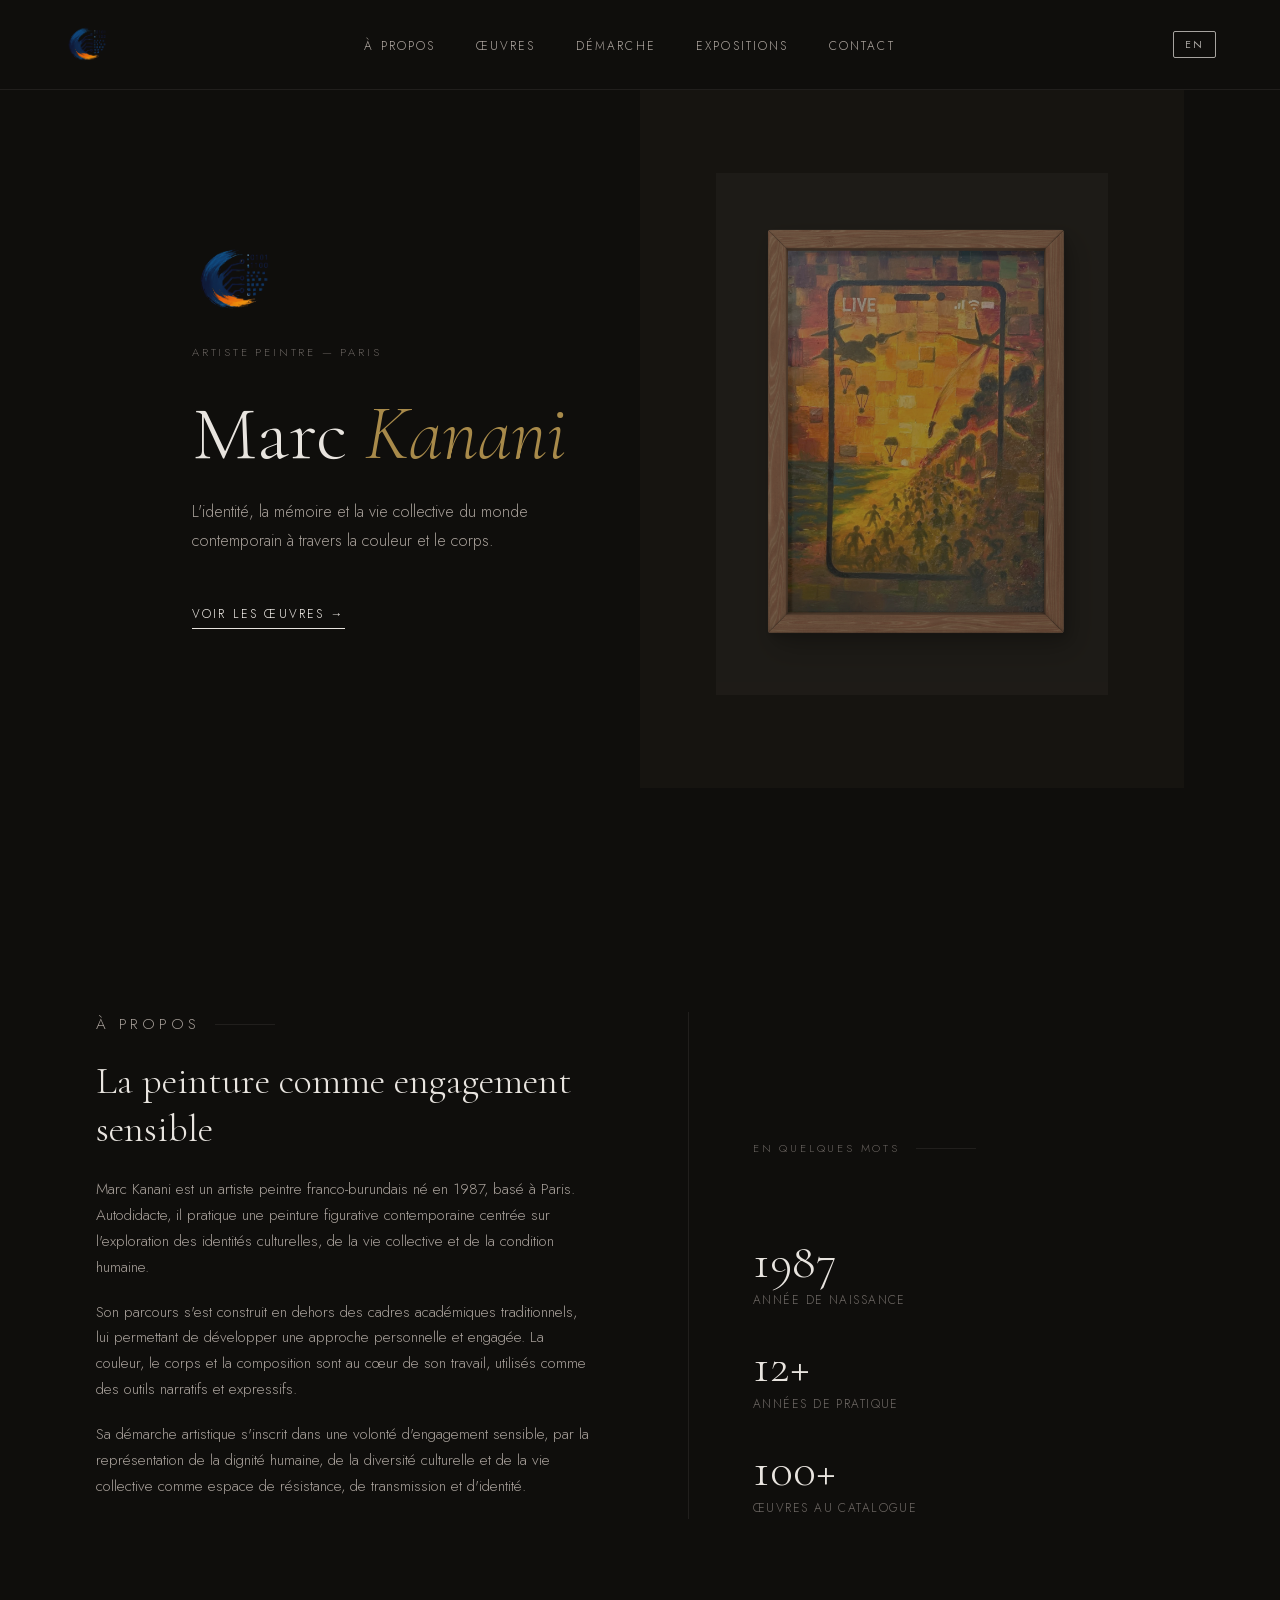
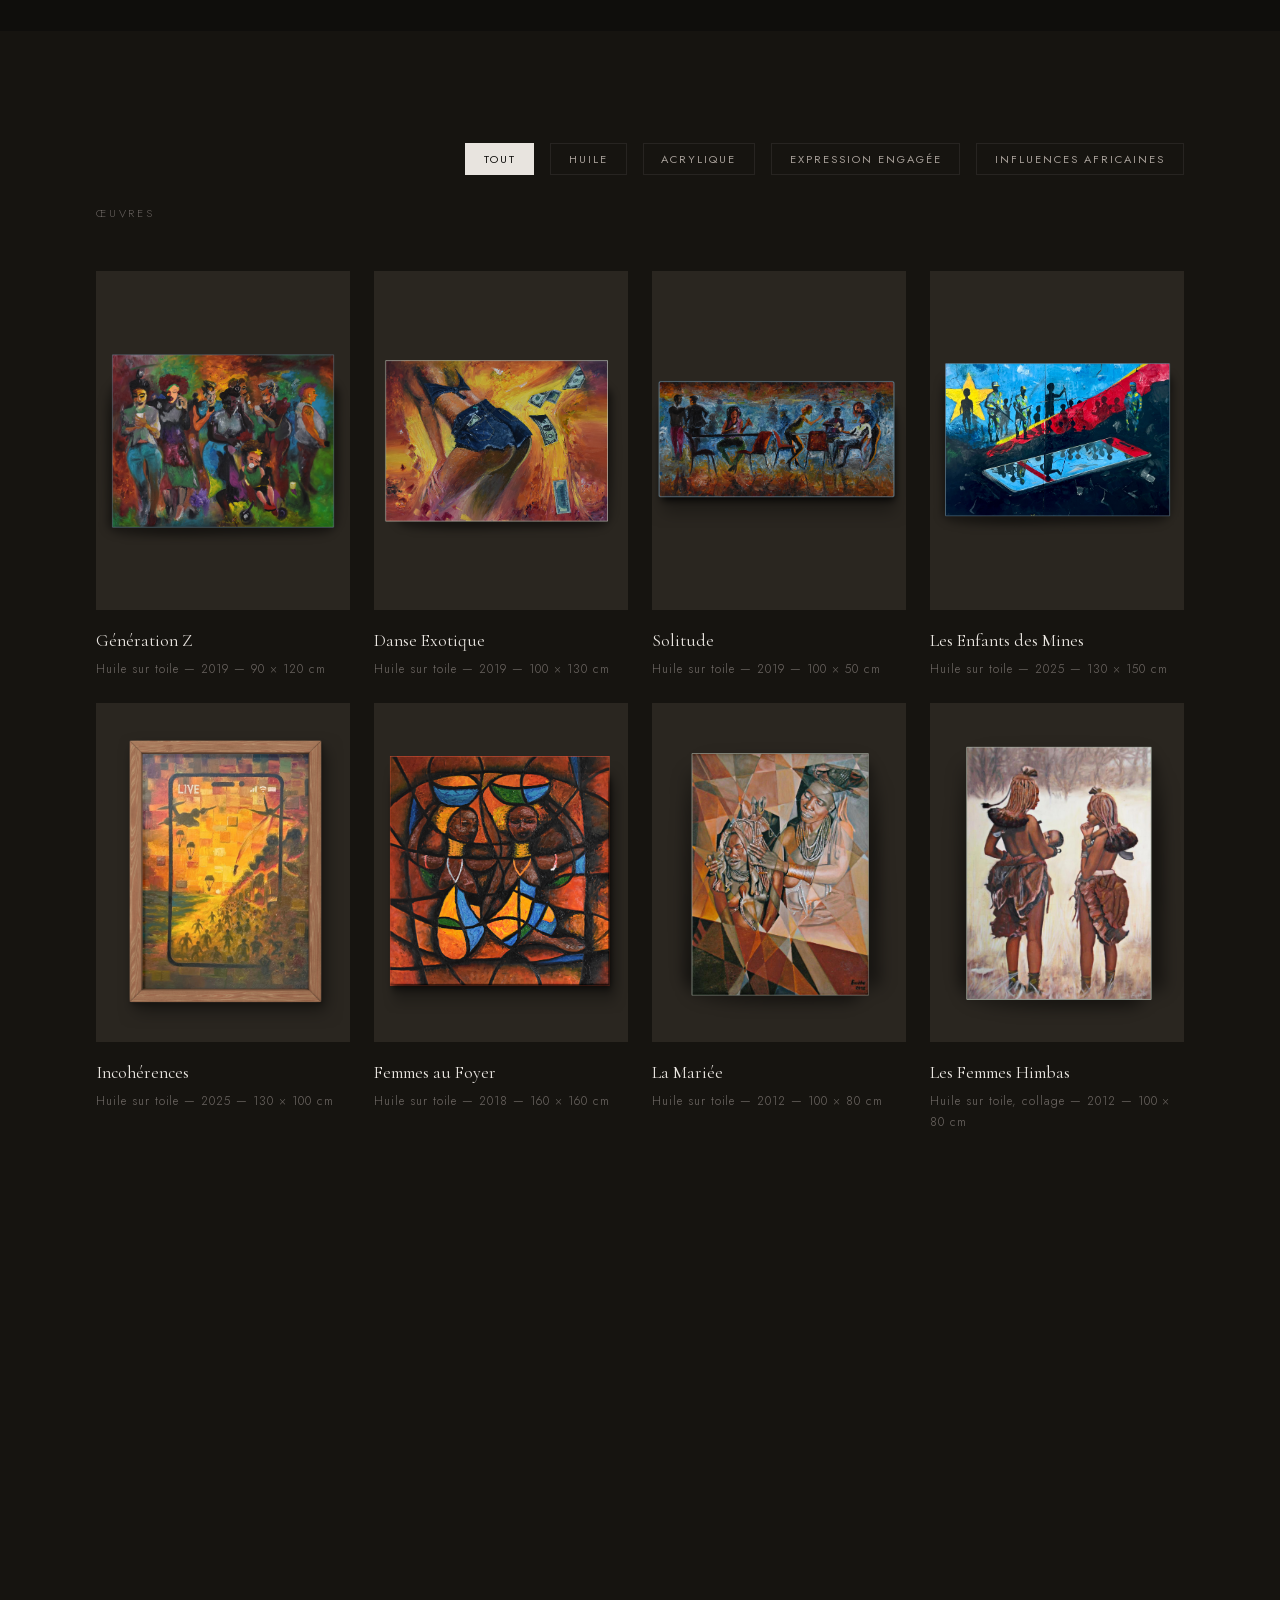
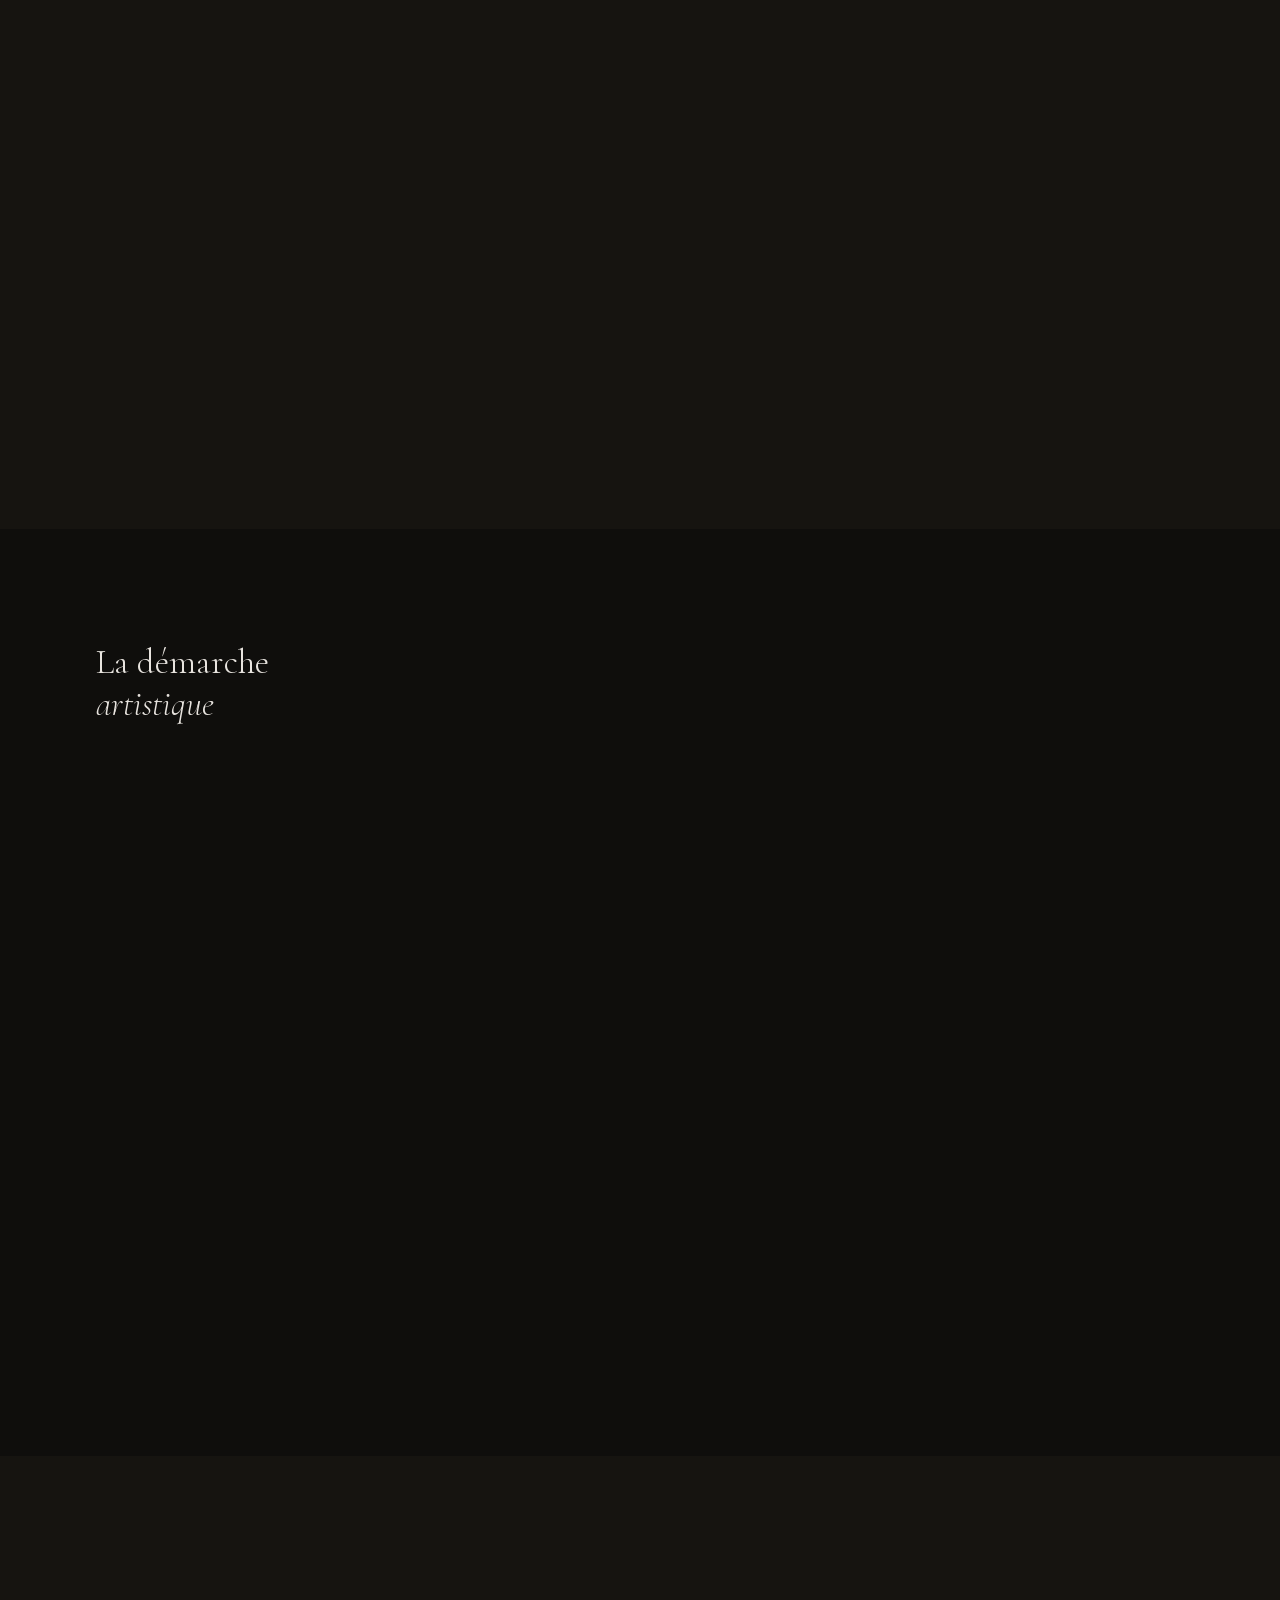
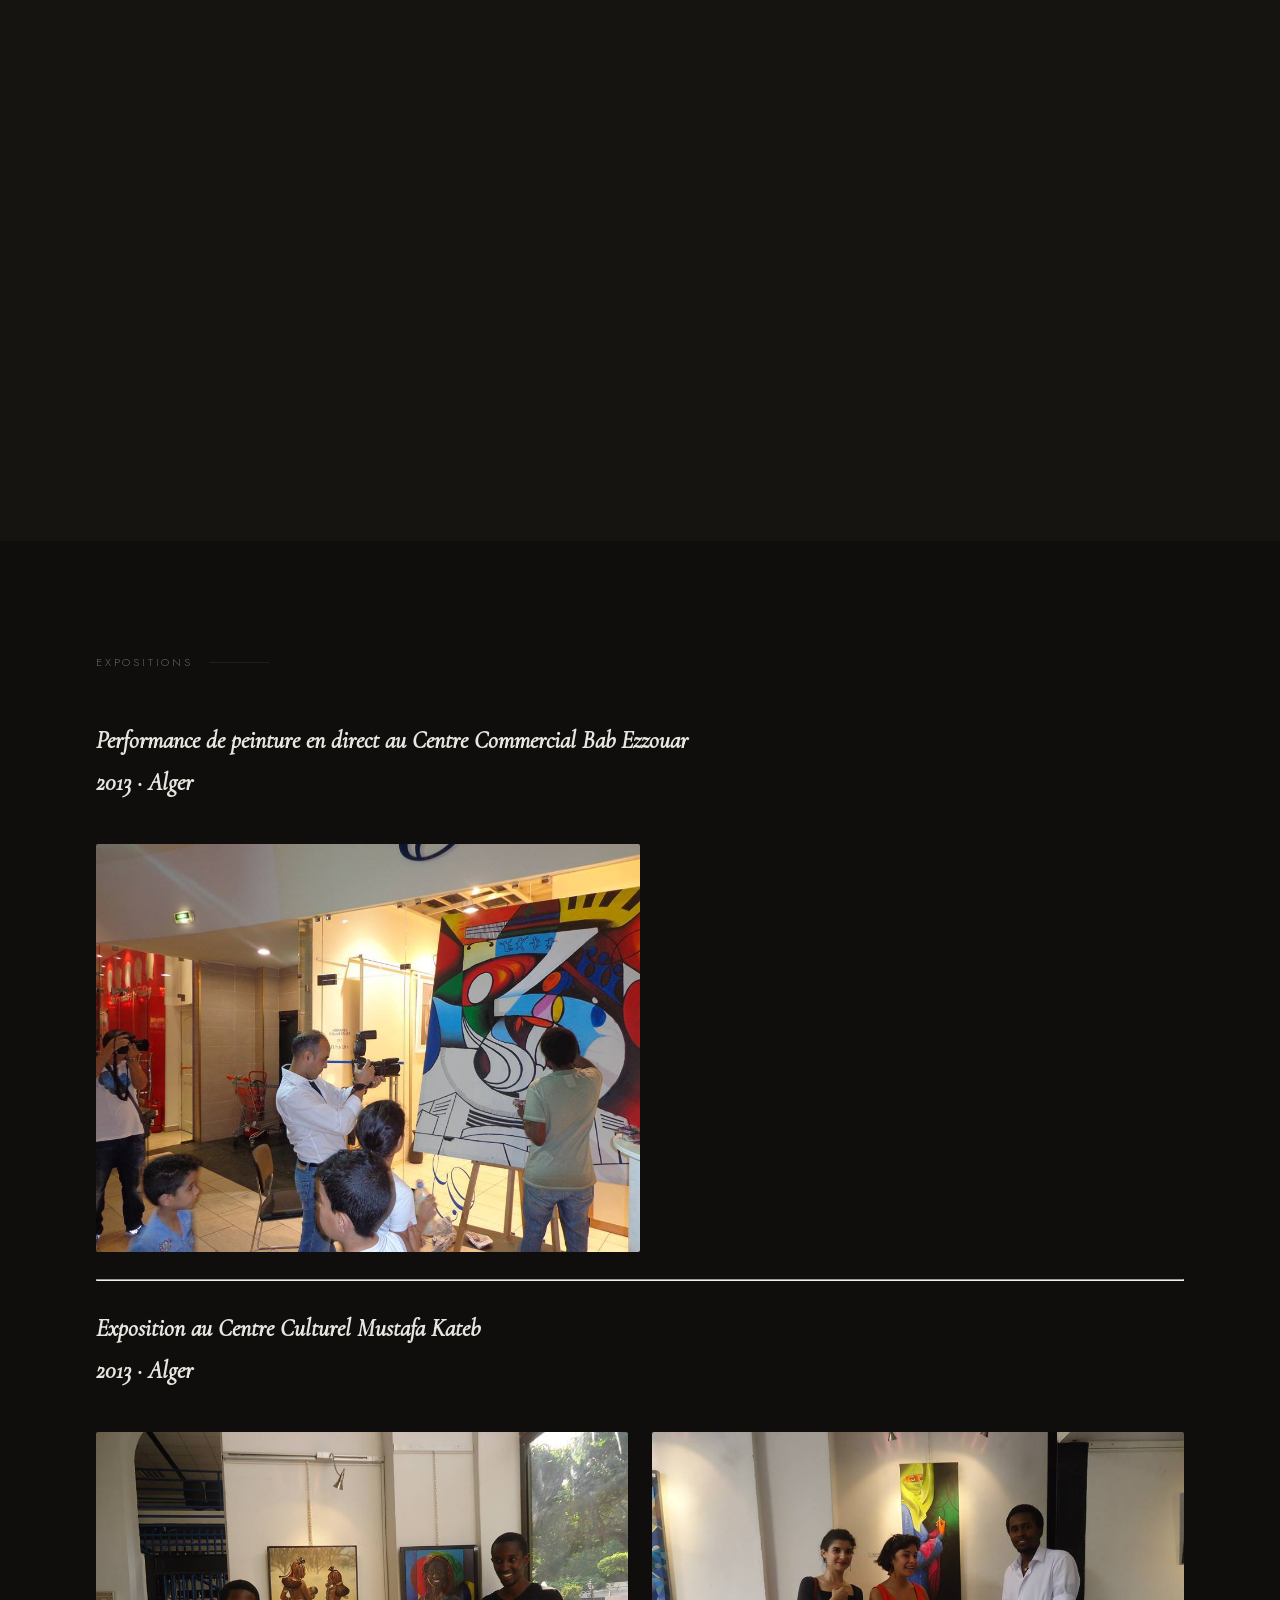
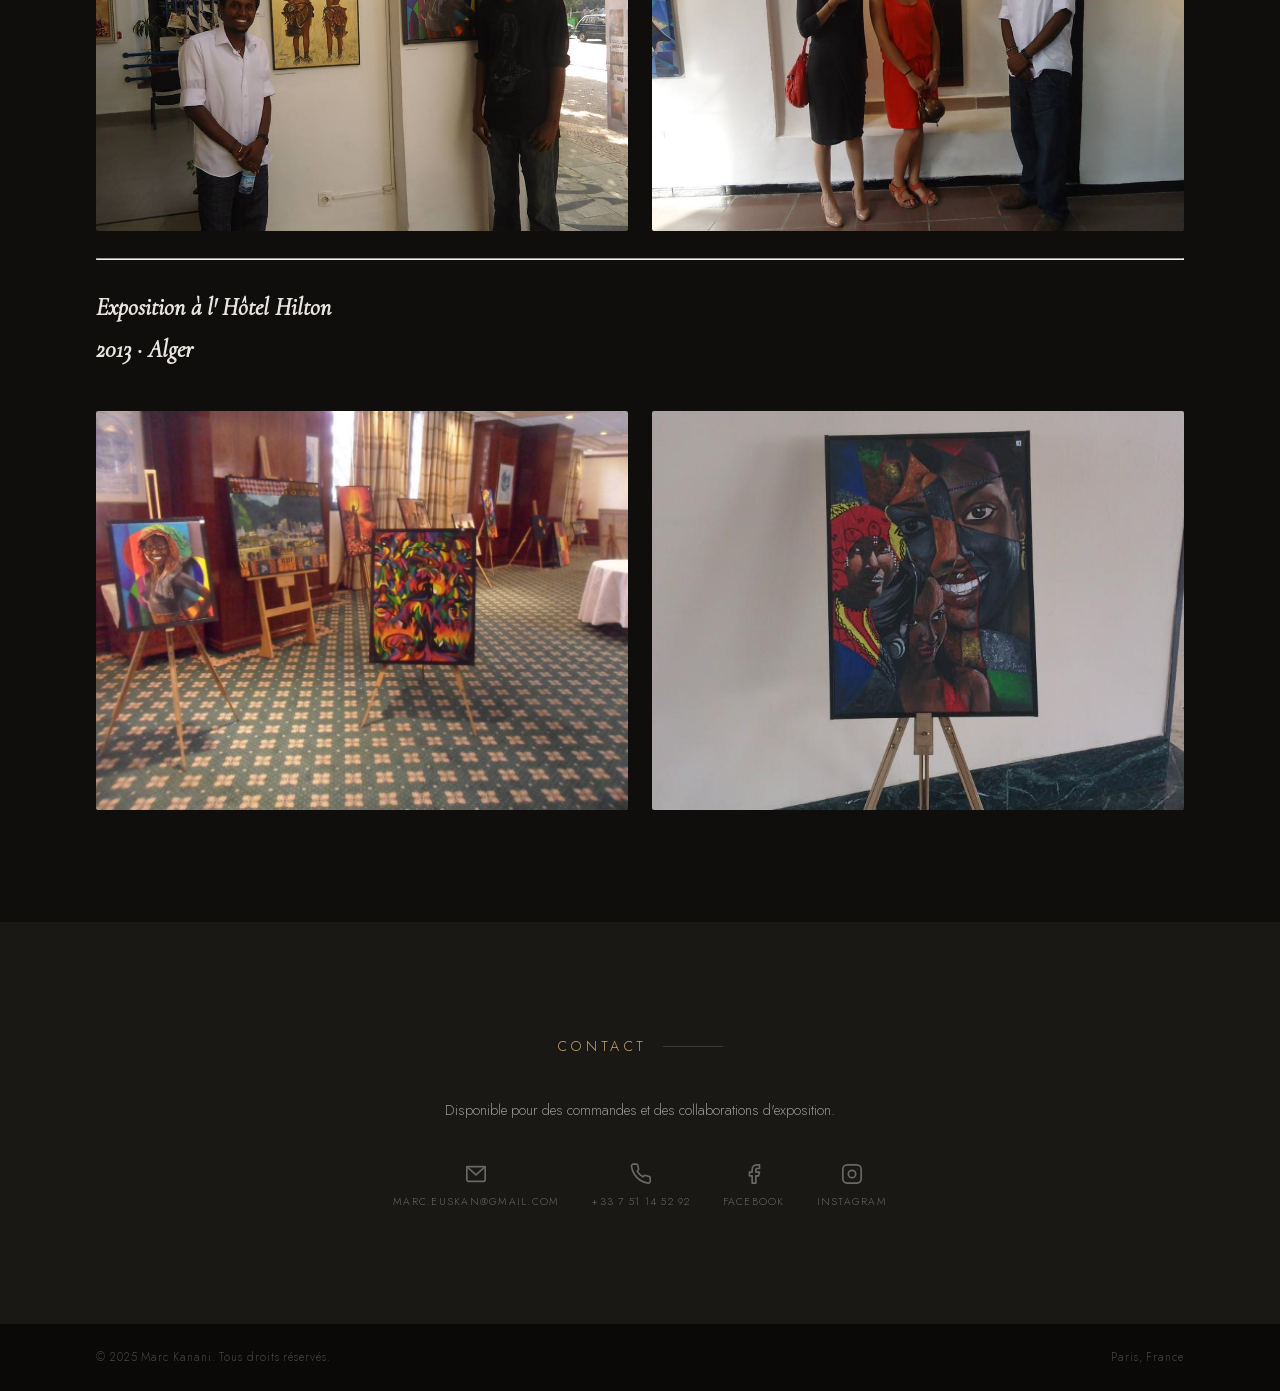
==== commit e135ebb8: "change email" ====
--- a/gallery/index.html
+++ b/gallery/index.html
@@ -596,11 +596,11 @@
 
     <div class="contact-socials reveal" style="transition-delay:0.3s">
 
-        <a href="mailto:contact@marckanani.fr" class="social-link reveal" style="transition-delay:0.1s"
+        <a href="mailto:marc.euskan@gmail.com" class="social-link reveal" style="transition-delay:0.1s"
            aria-label="Email">
             <span class="social-icon"
                   style="-webkit-mask-image: url('../images/icons/email.svg'); mask-image: url('../images/icons/email.svg');"></span>
-            <span>contact@marckanani.fr</span>
+            <span>marc.euskan@gmail.com</span>
         </a>
 
         <a href="tel:+33751145292" class="social-link reveal" style="transition-delay:0.2s" aria-label="Téléphone">
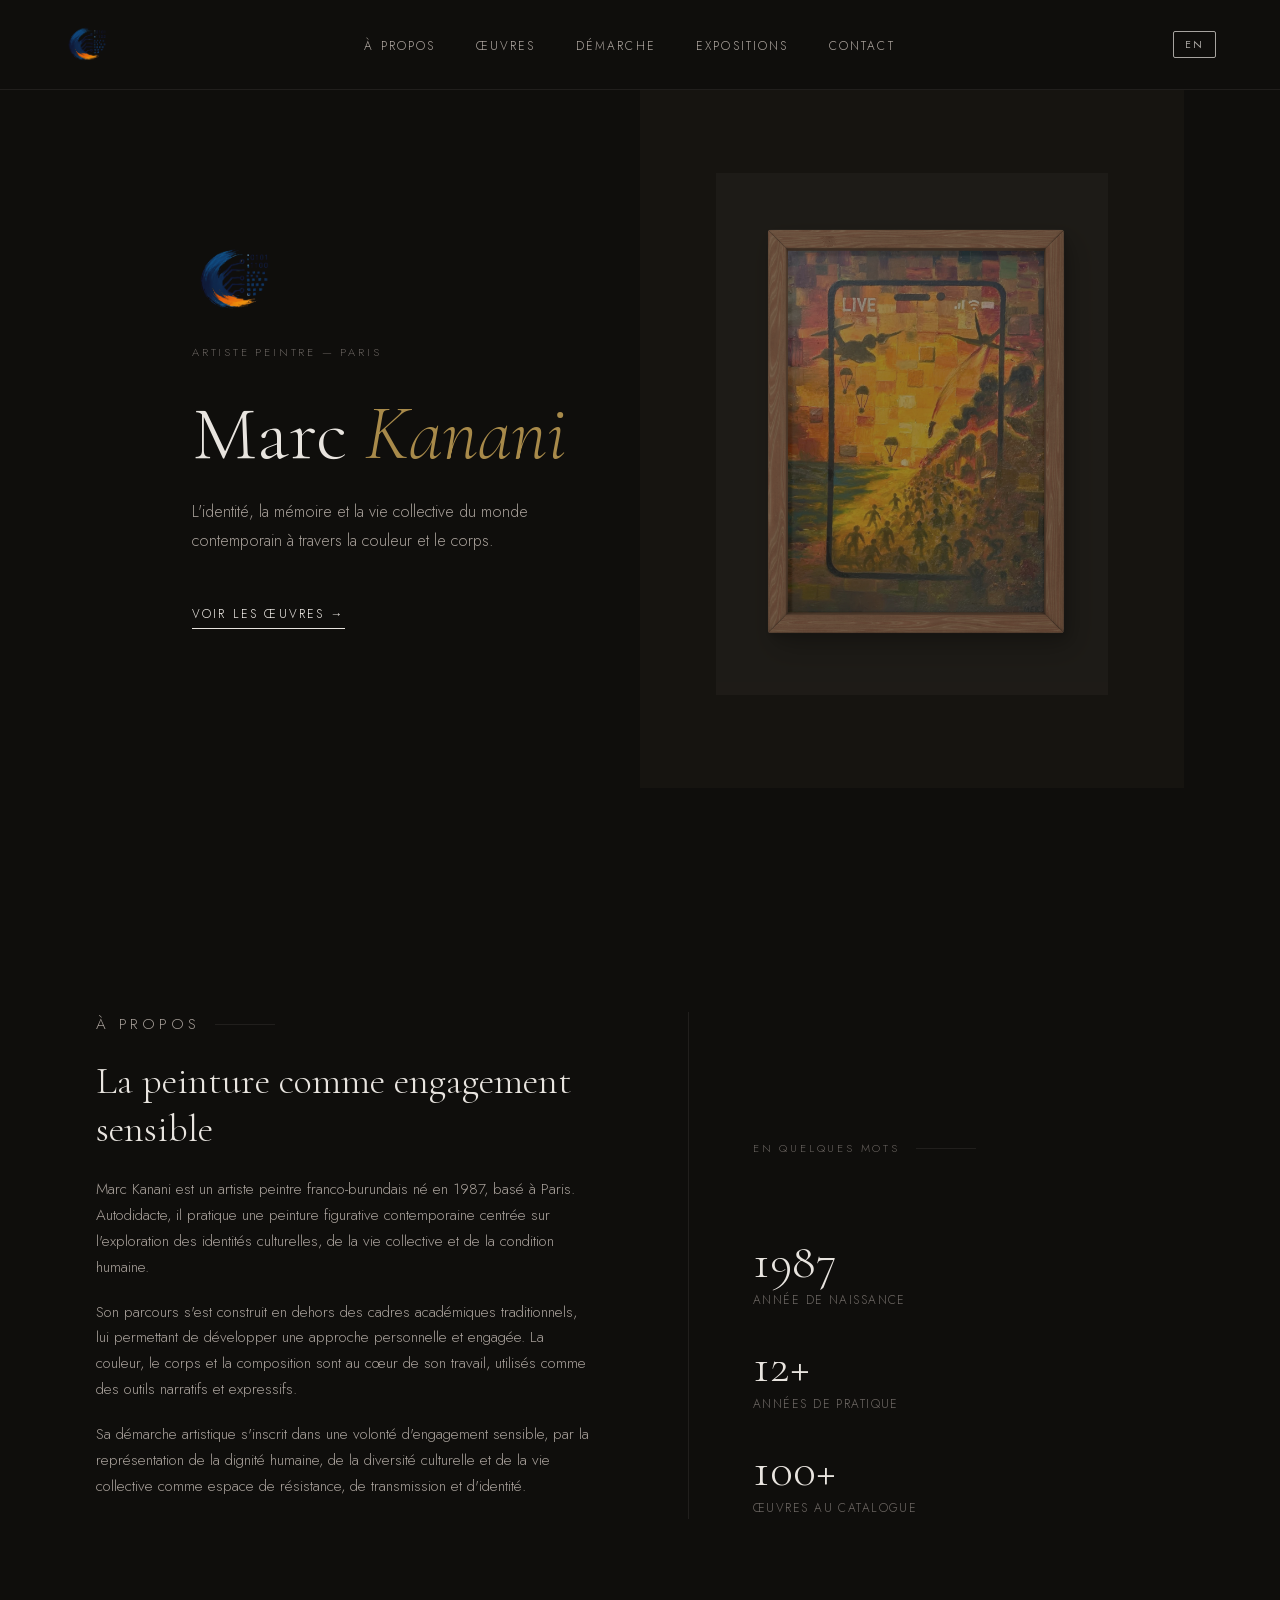
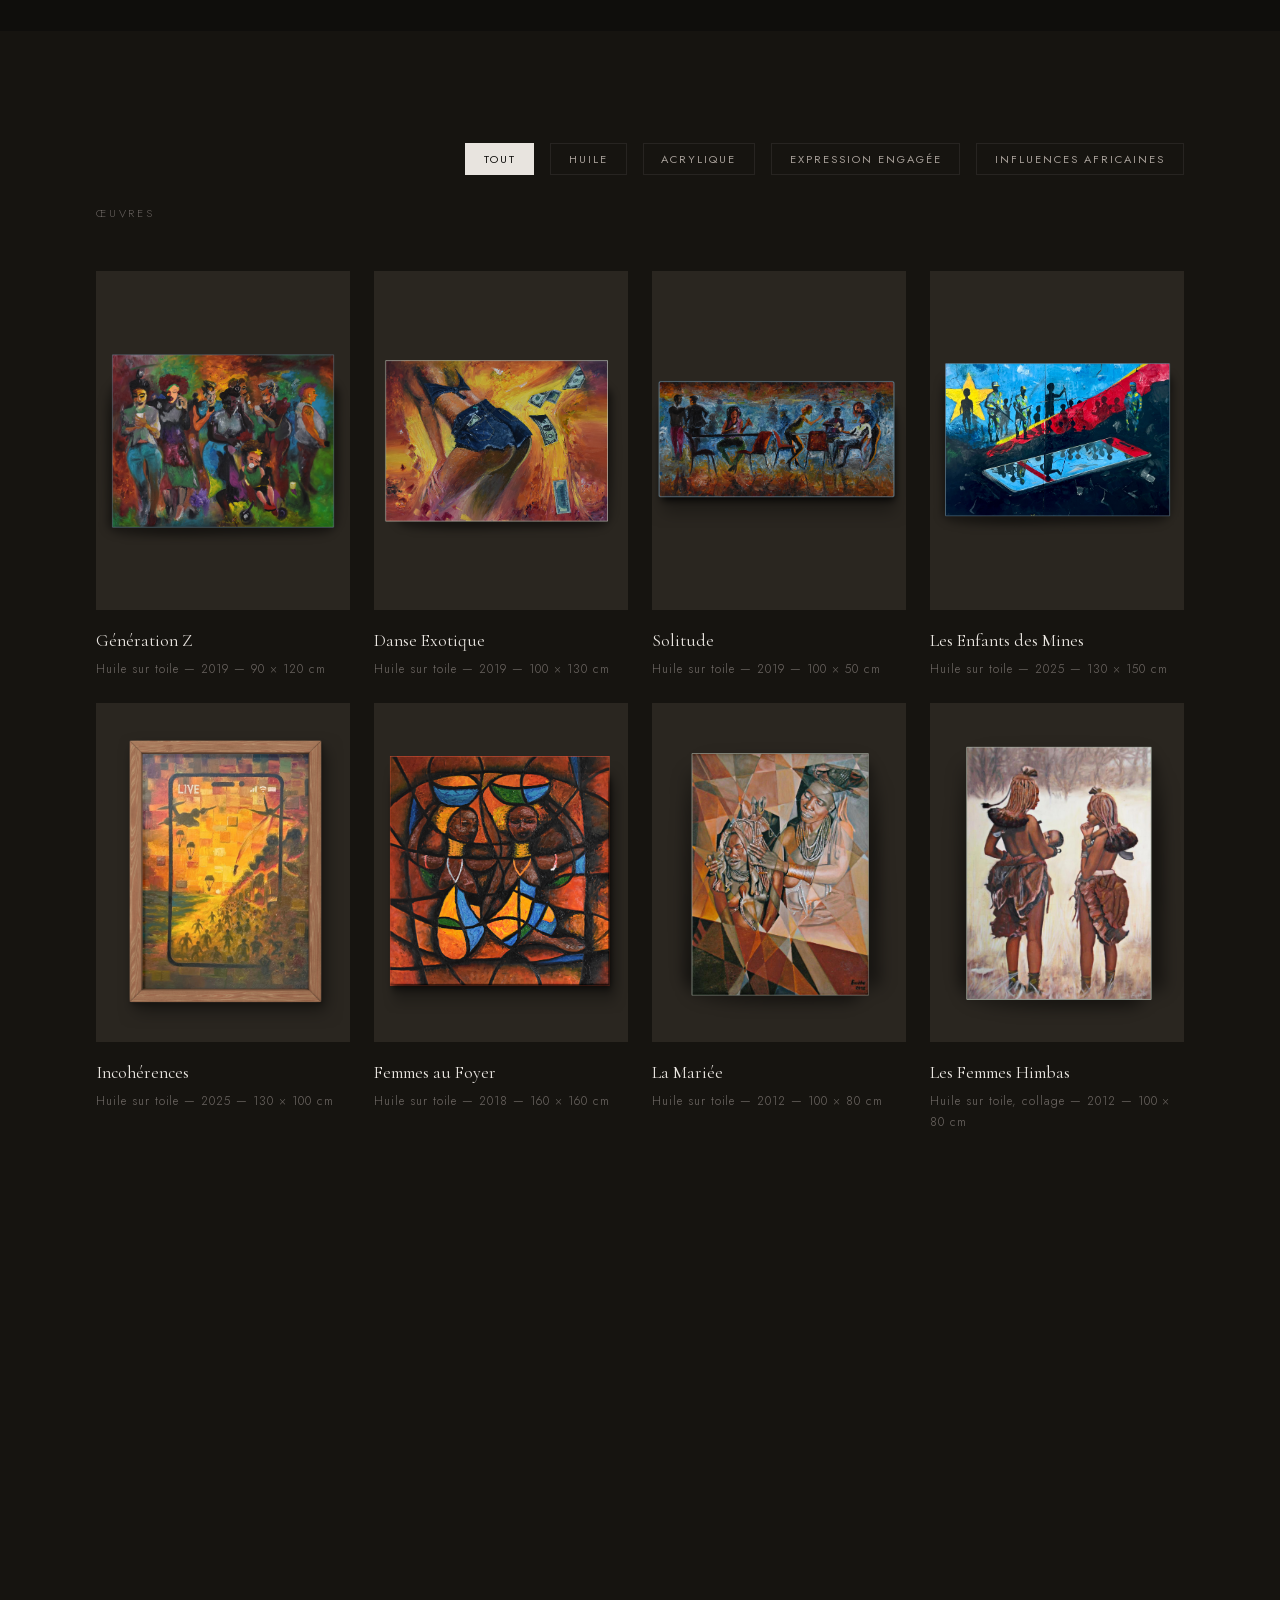
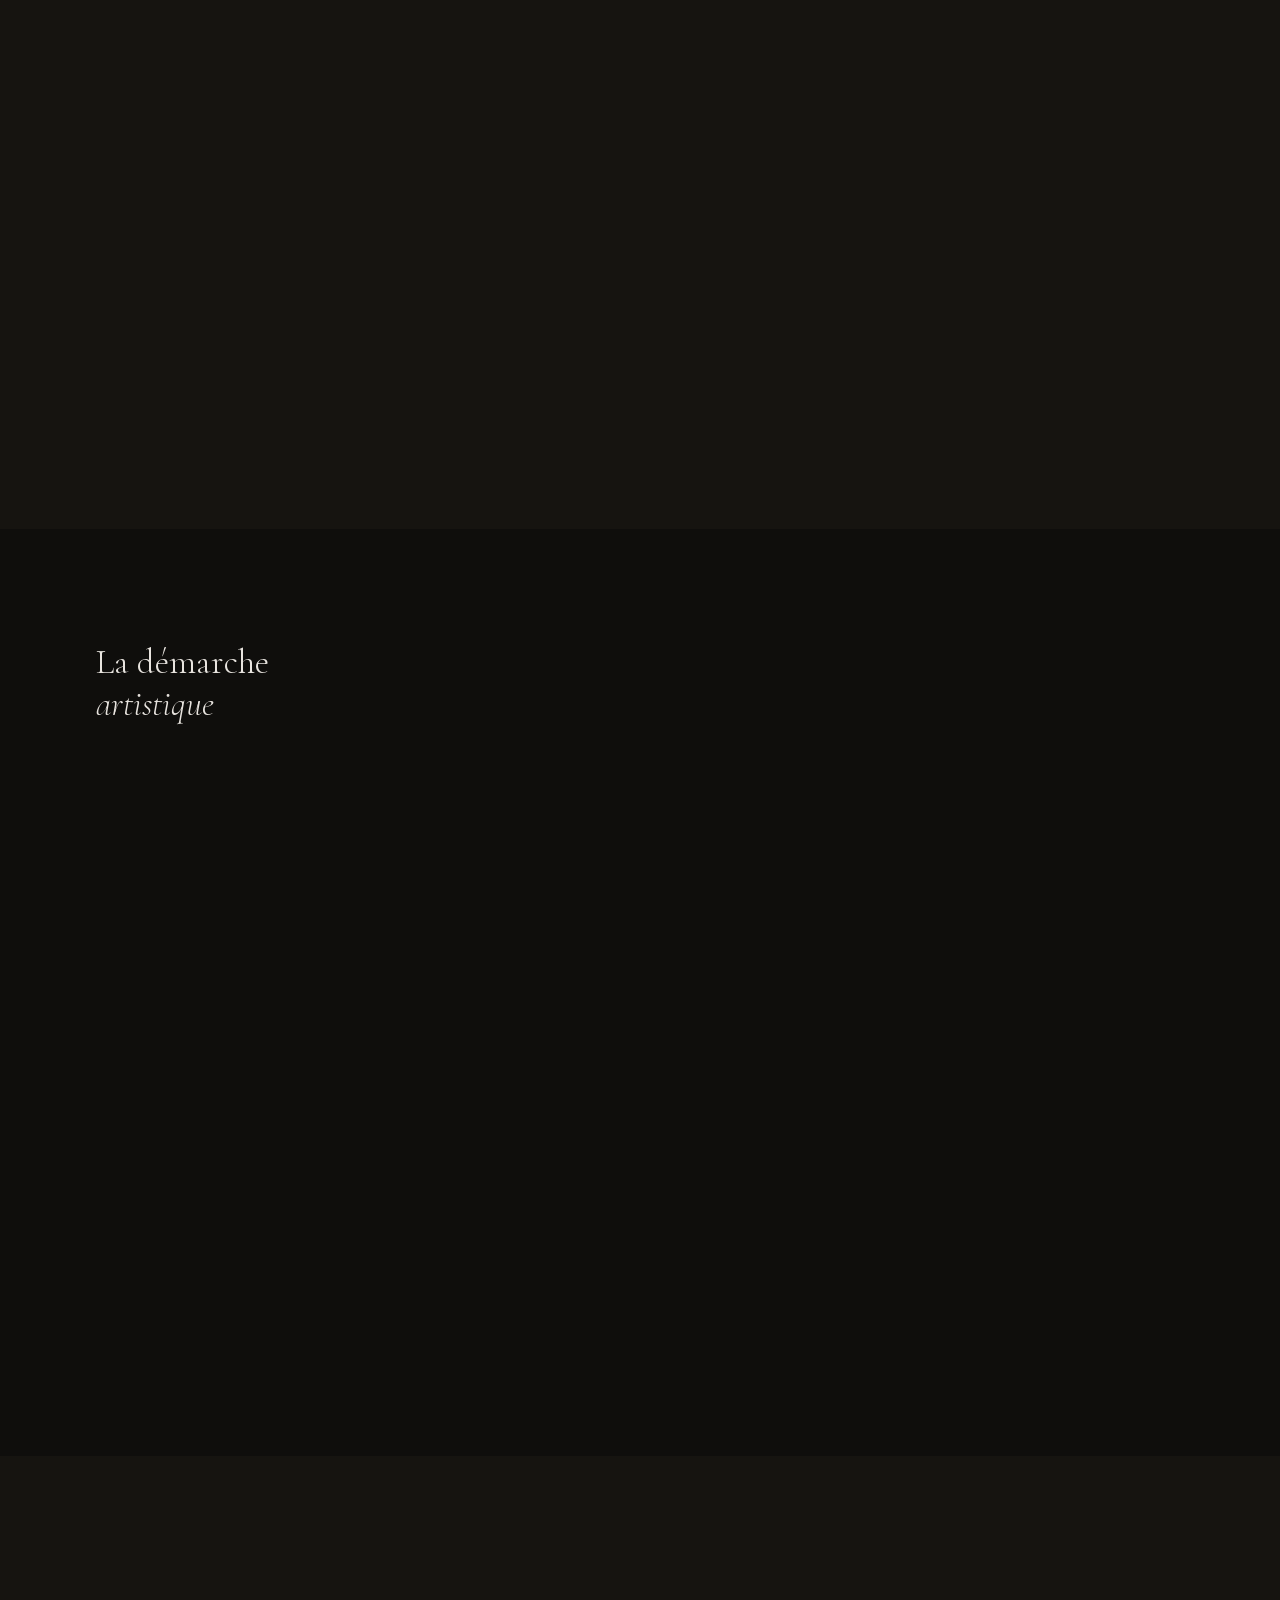
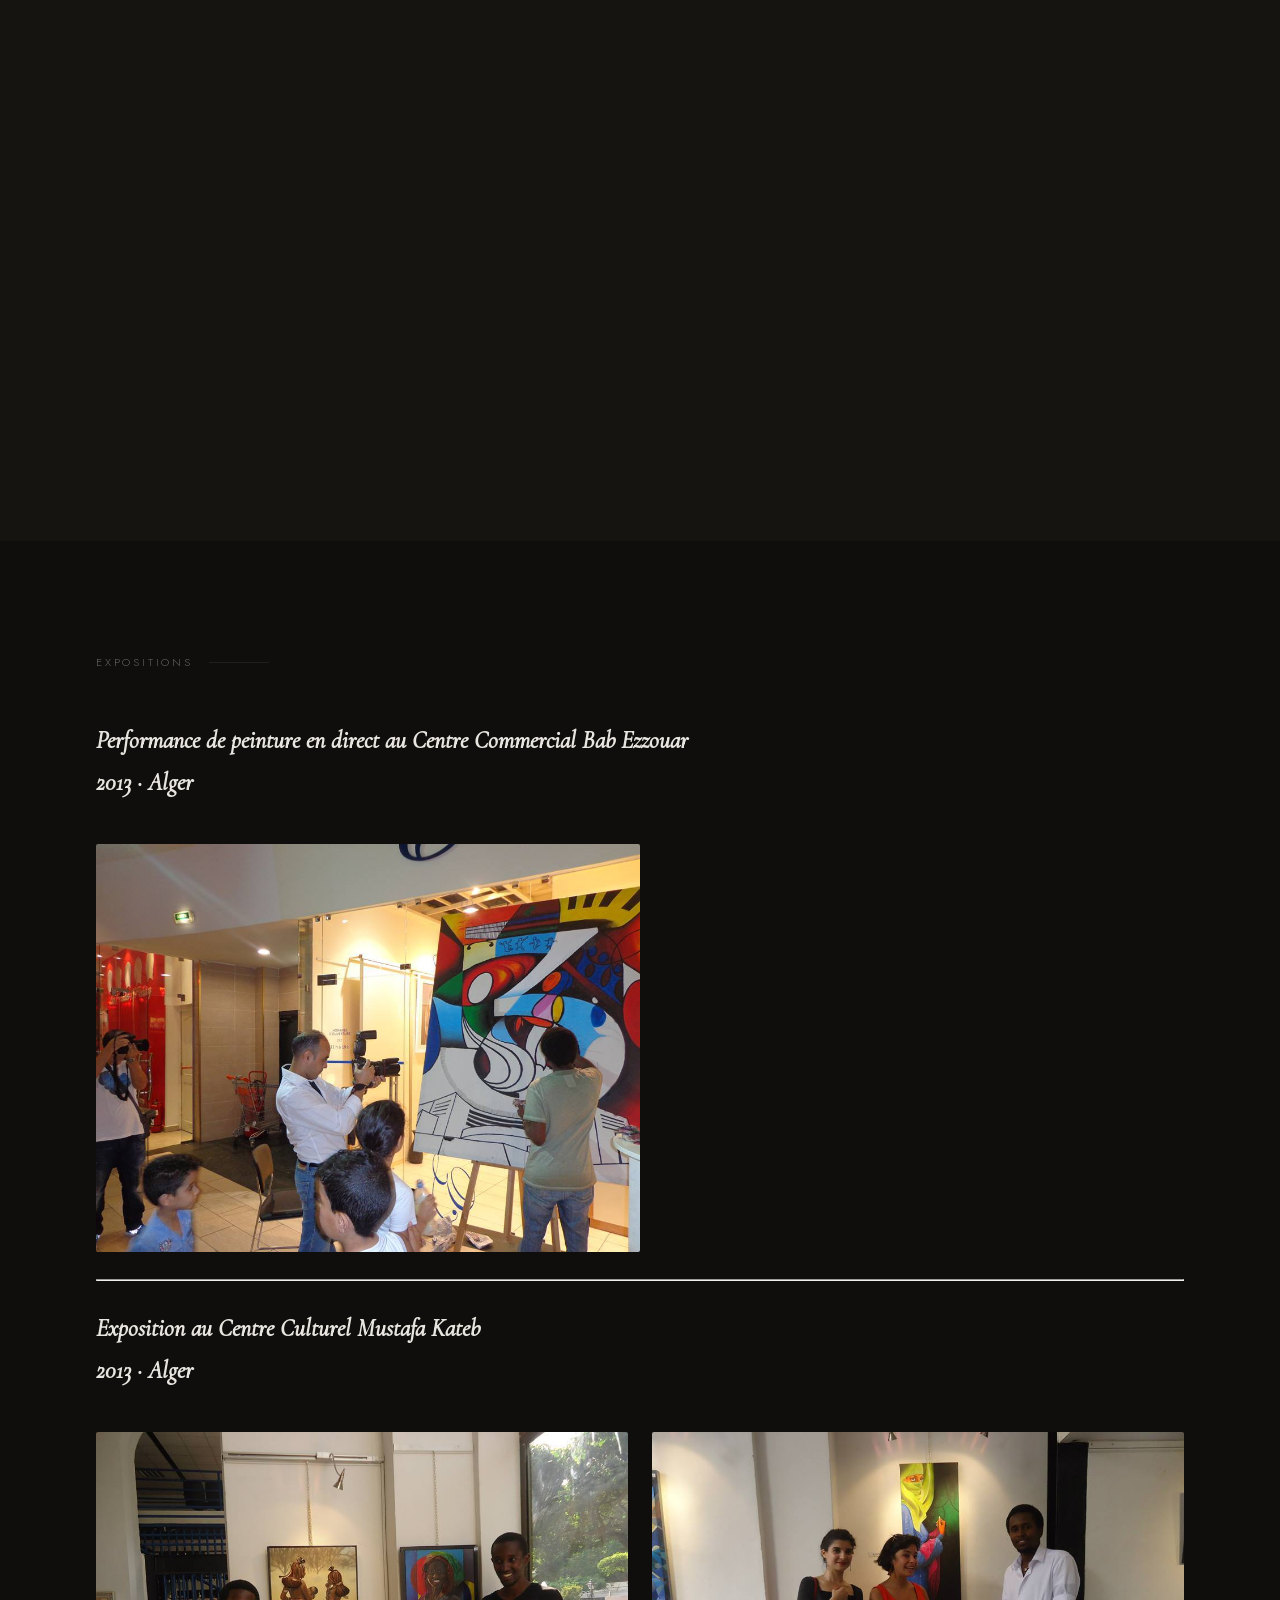
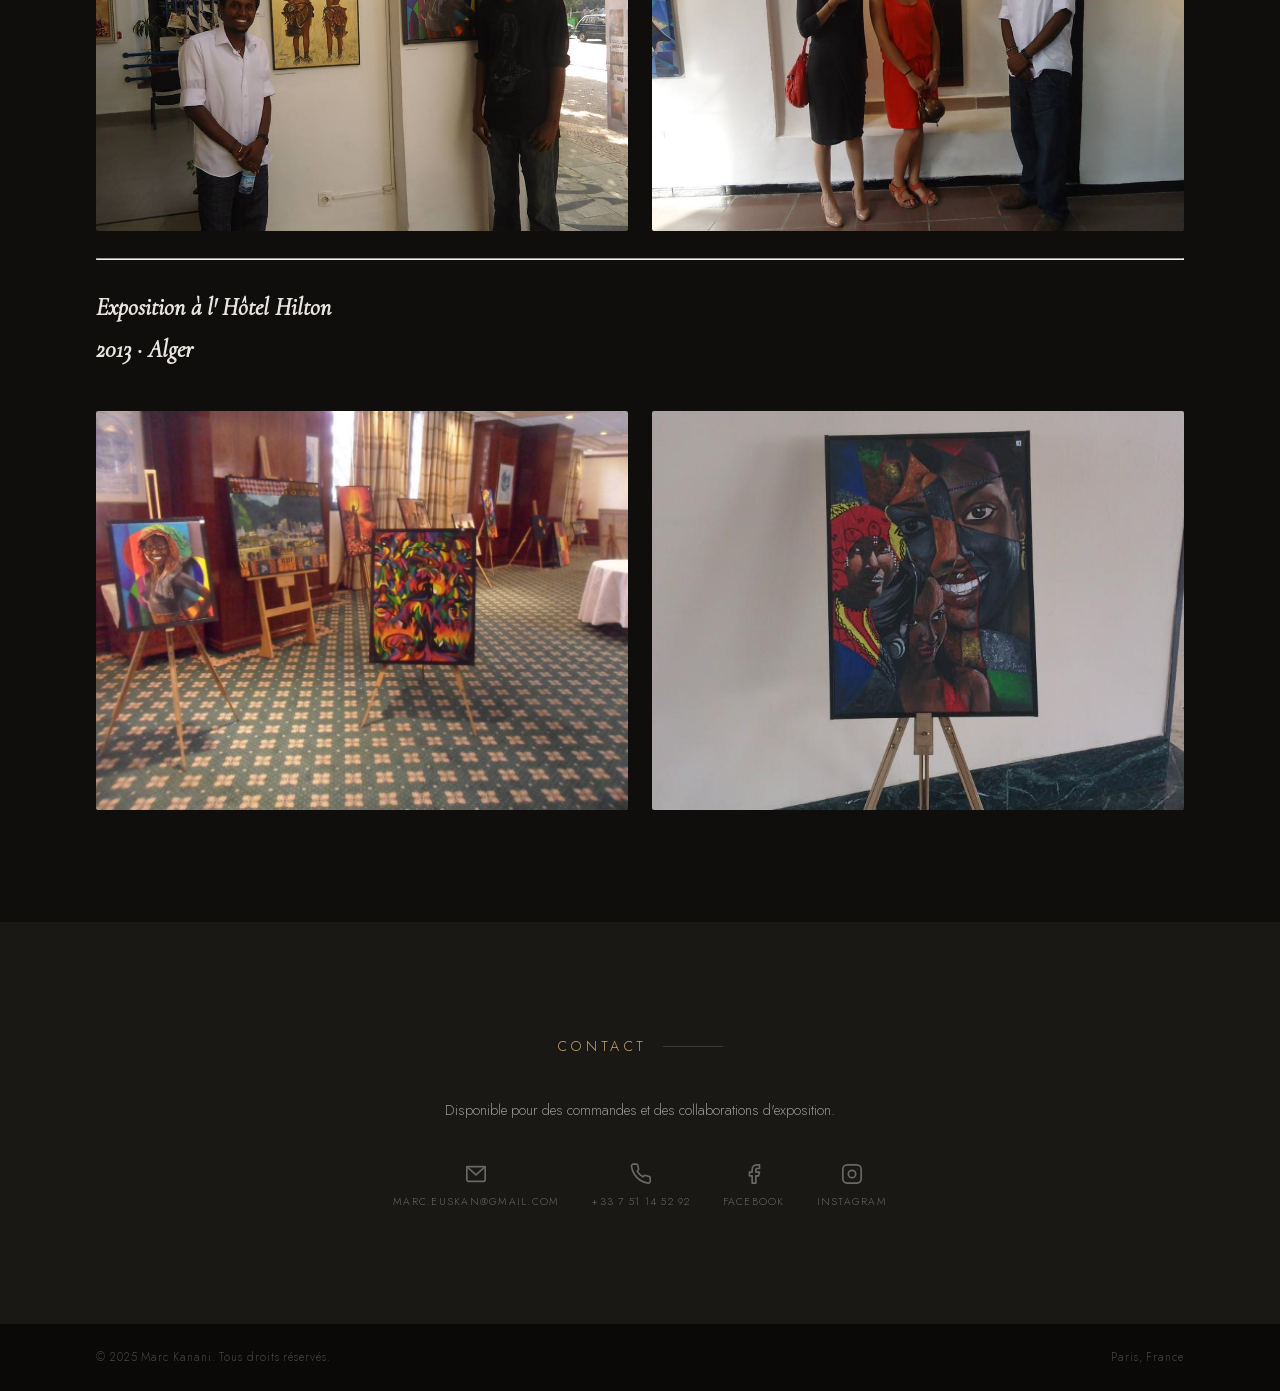
==== commit ffe65bd9: "corretc université bordeaux" ====
--- a/gallery/index.html
+++ b/gallery/index.html
@@ -489,8 +489,8 @@
                 <span data-lang="fr">Formation</span><span data-lang="en" style="display:none">Education</span>
             </span>
             <span class="ex-title">
-                <span data-lang="fr">Master Informatique — Université de Bordeaux, 2016</span>
-                <span data-lang="en" style="display:none">MSc Computer Science — University of Bordeaux, 2016</span>
+                <span data-lang="fr">Master Informatique — Université de Bordeaux 1, 2016</span>
+                <span data-lang="en" style="display:none">Master Computer Science — University of Bordeaux 1, 2016</span>
             </span>
             <span class="ex-place">
                 <span data-lang="fr">Artiste autodidacte</span><span data-lang="en" style="display:none">Self-taught artist</span>
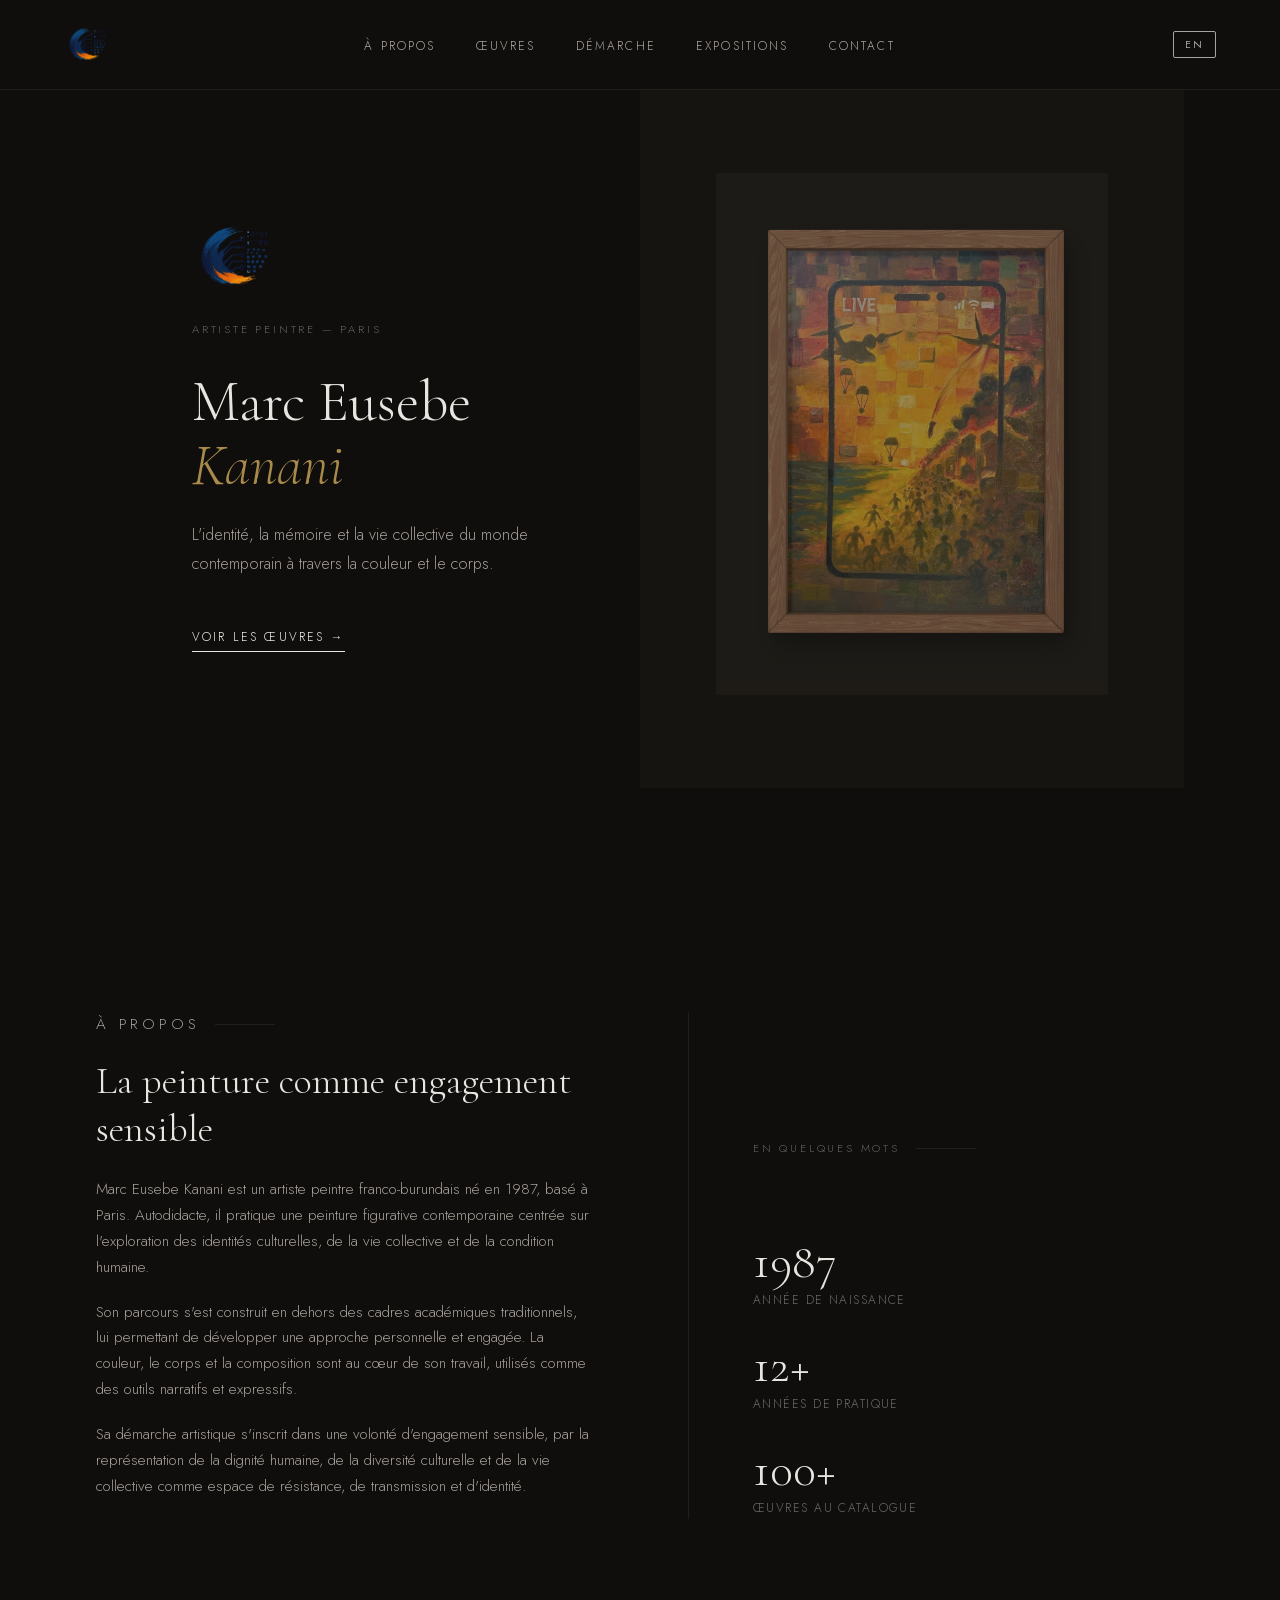
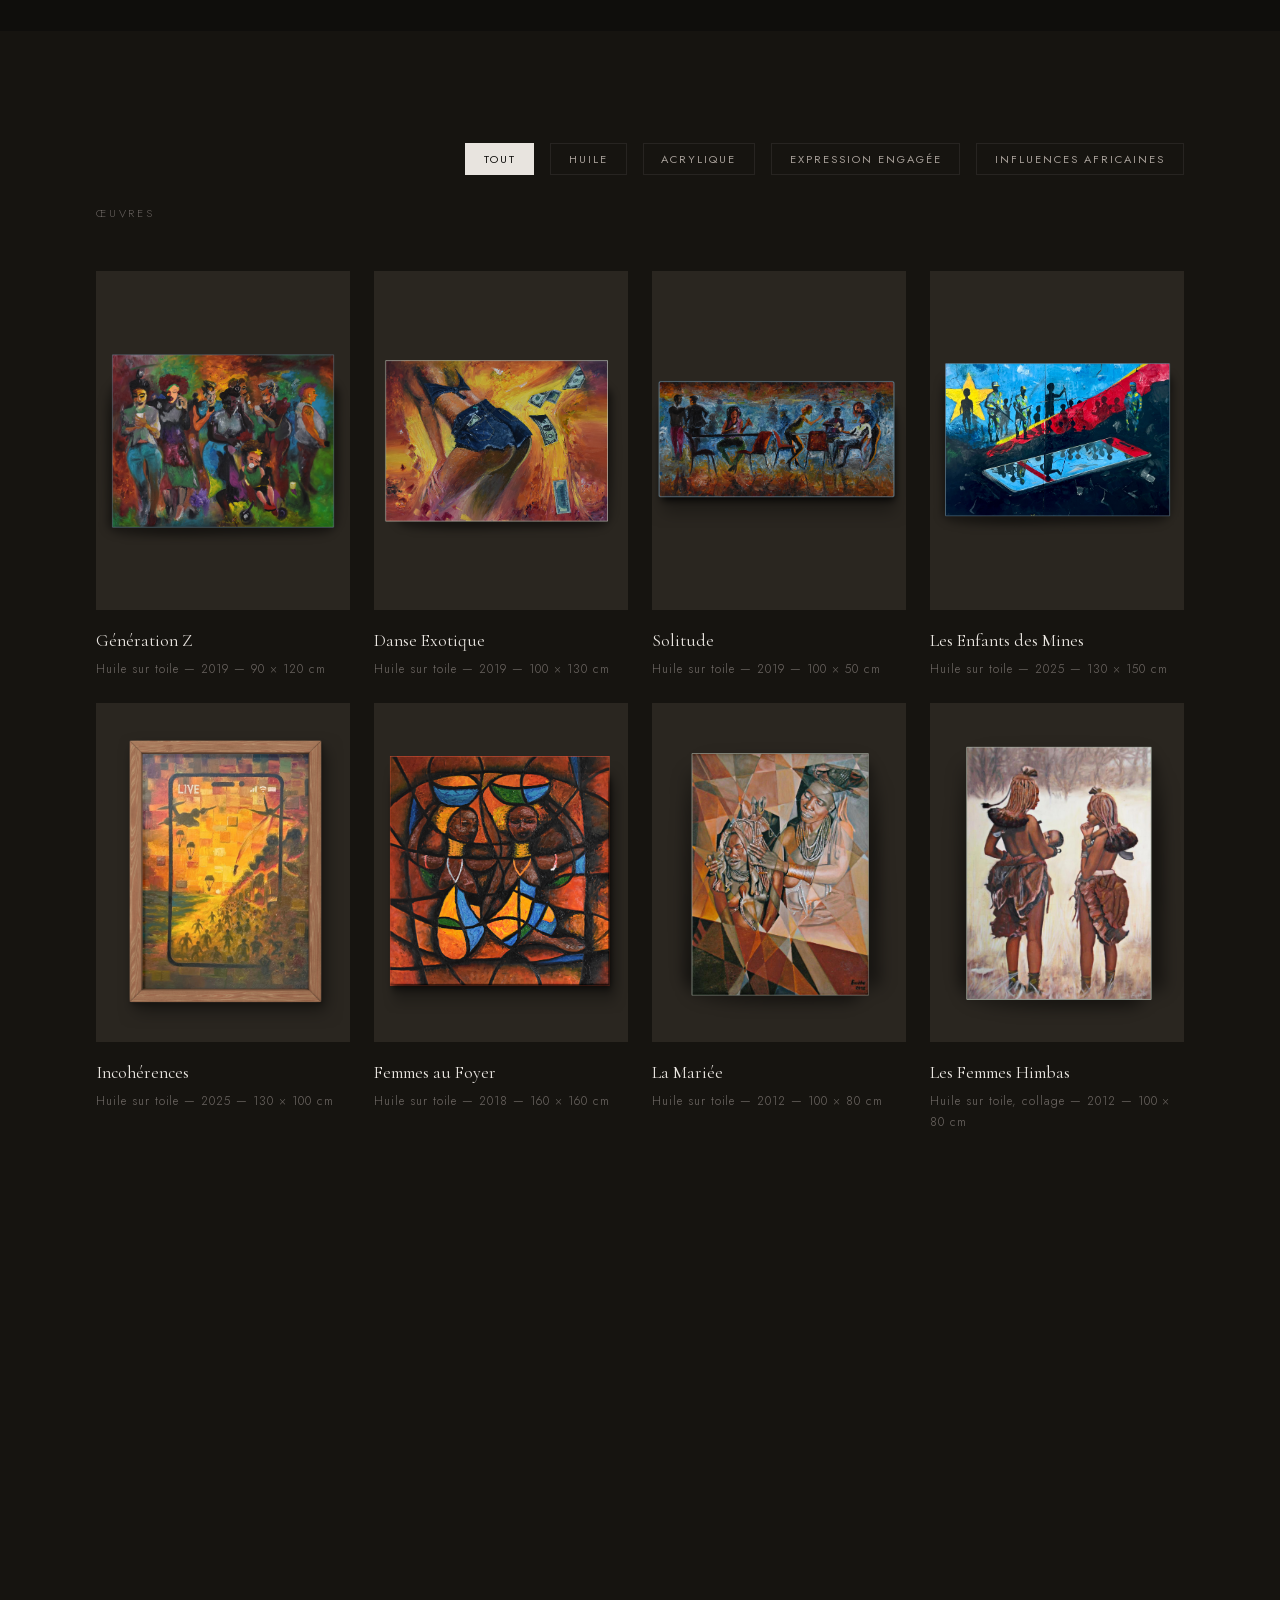
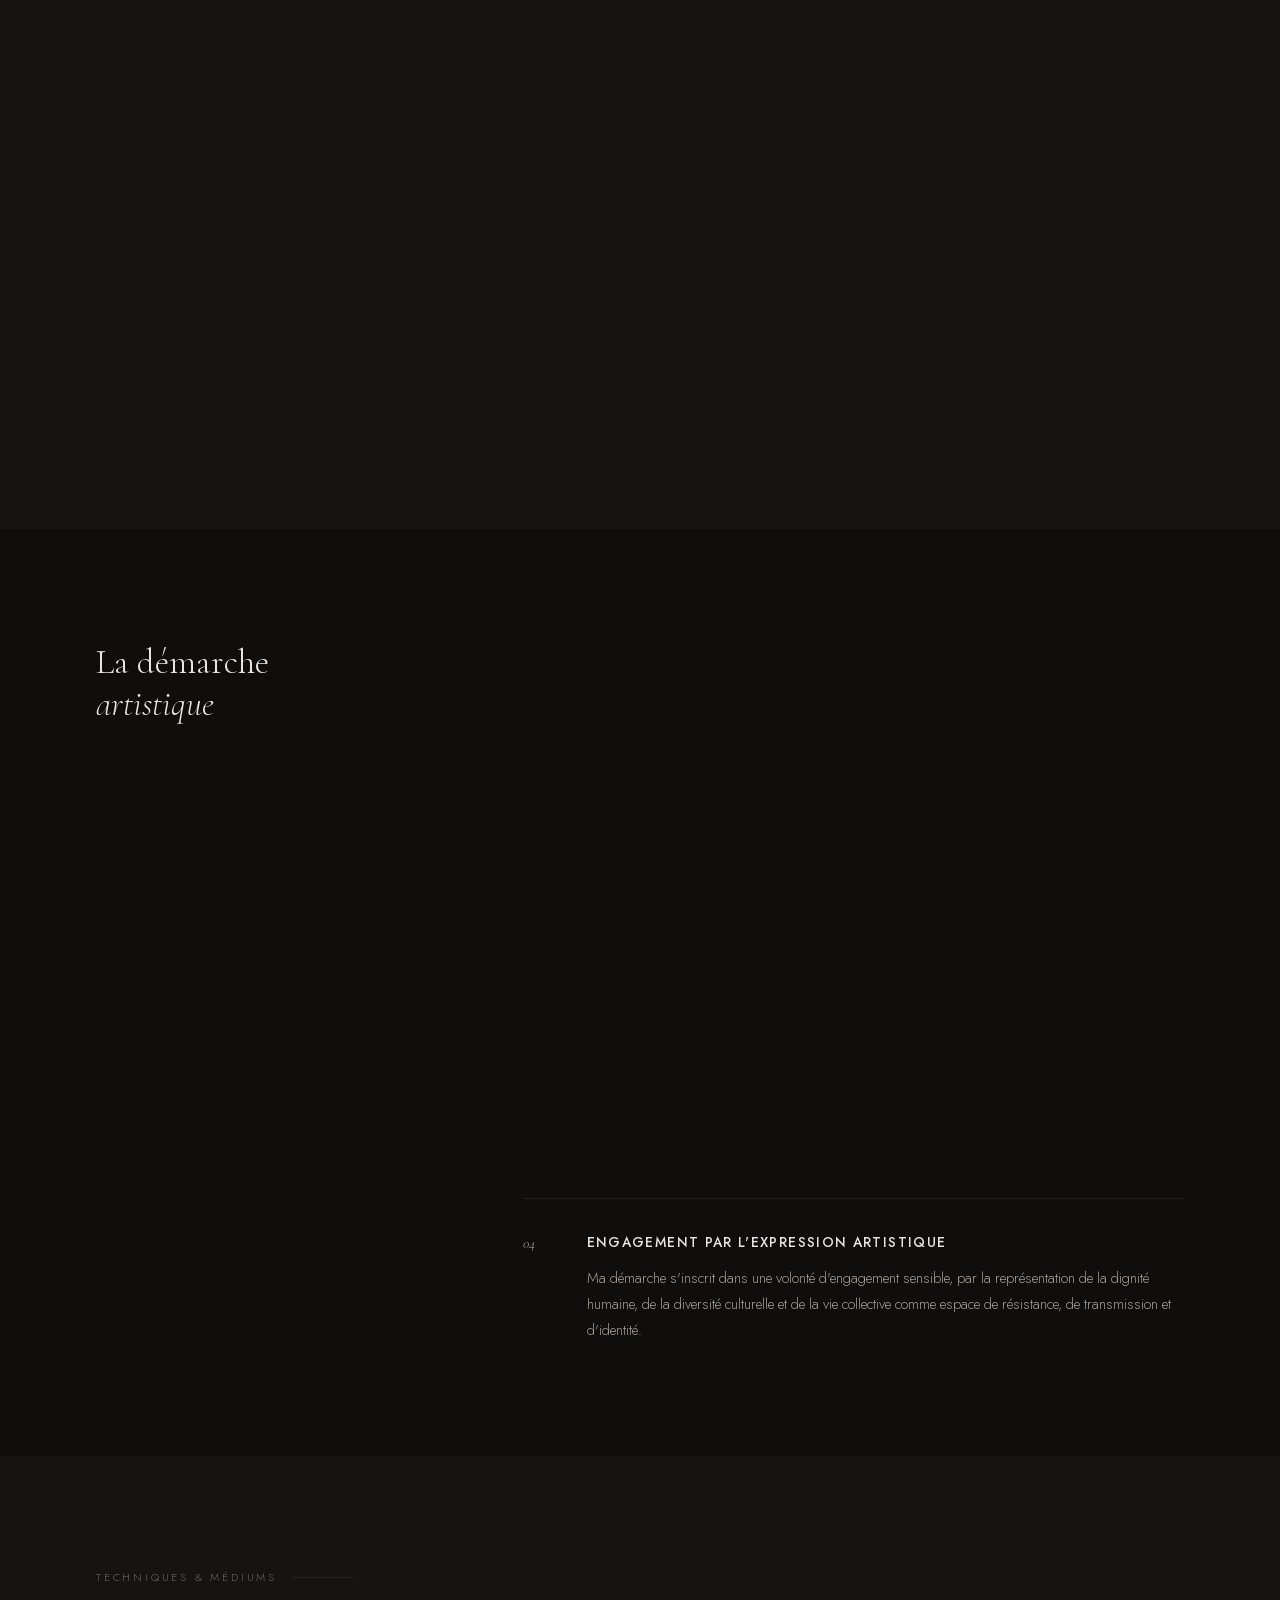
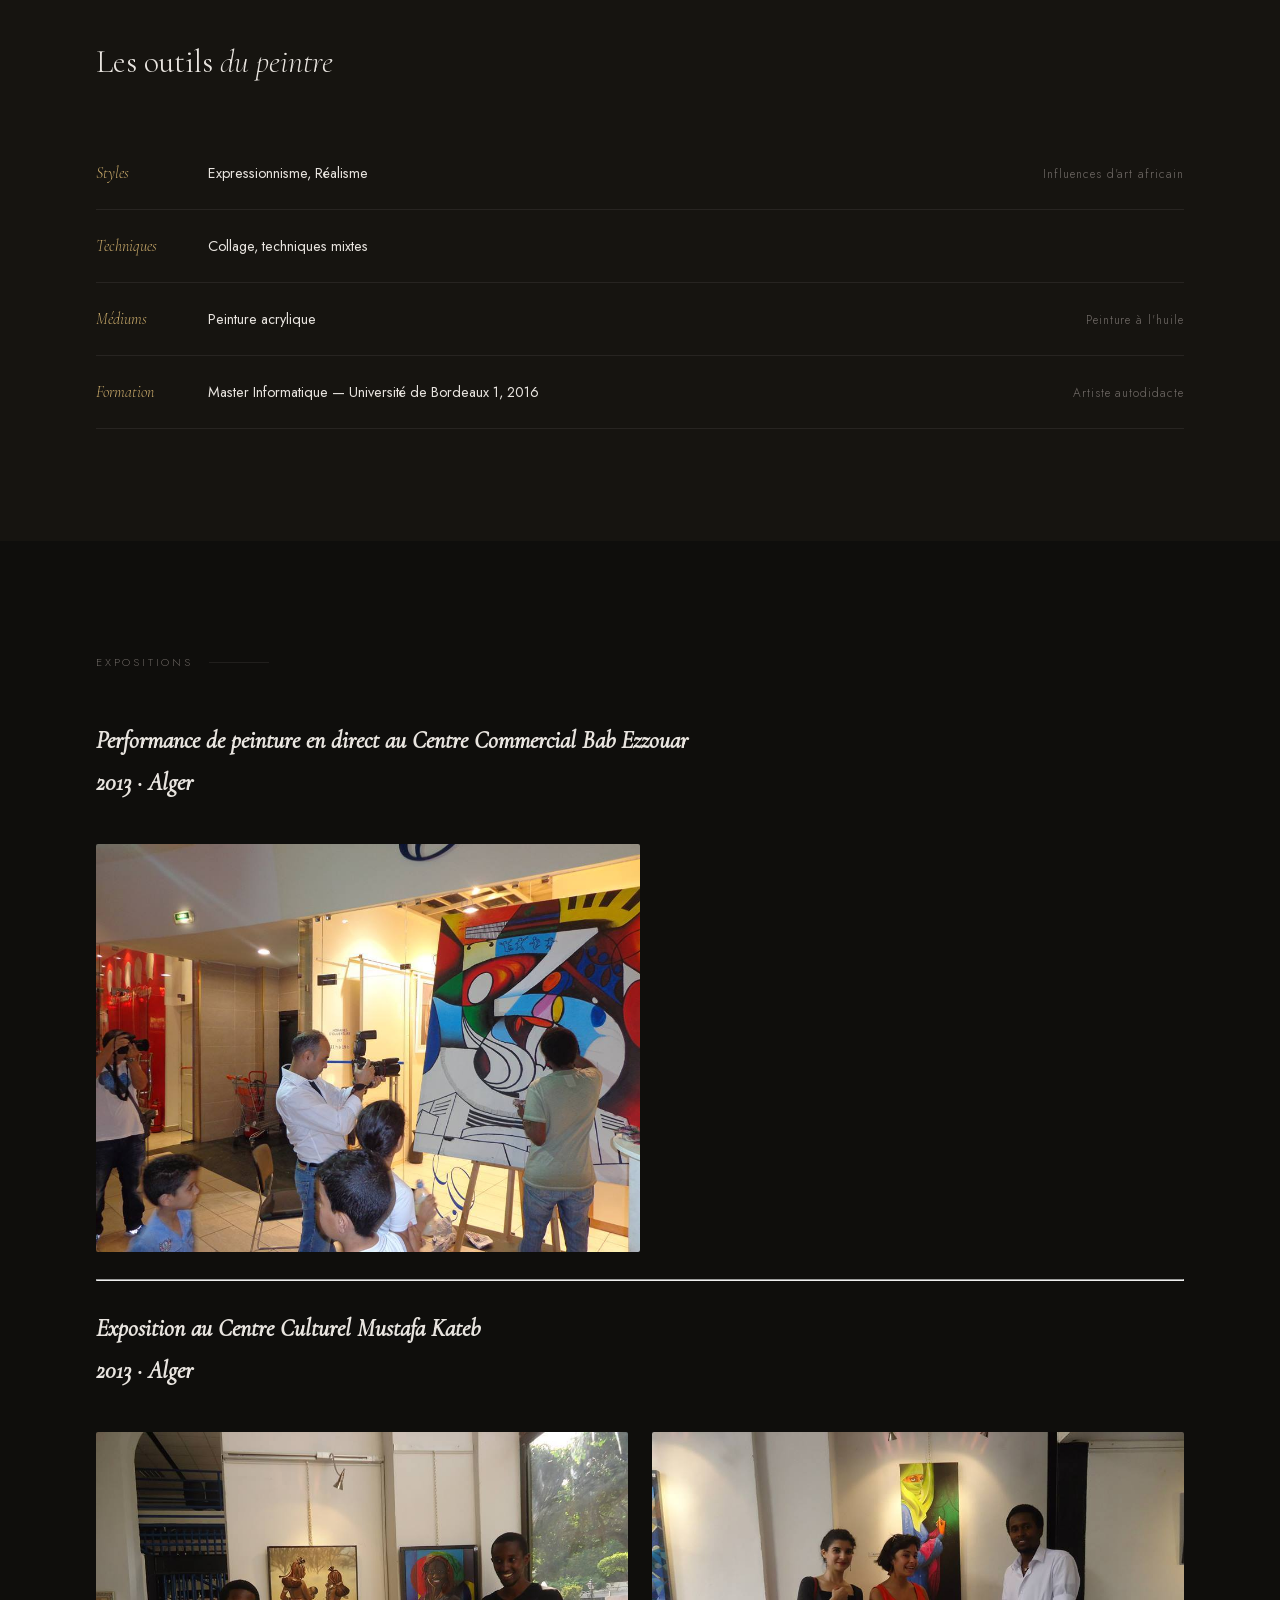
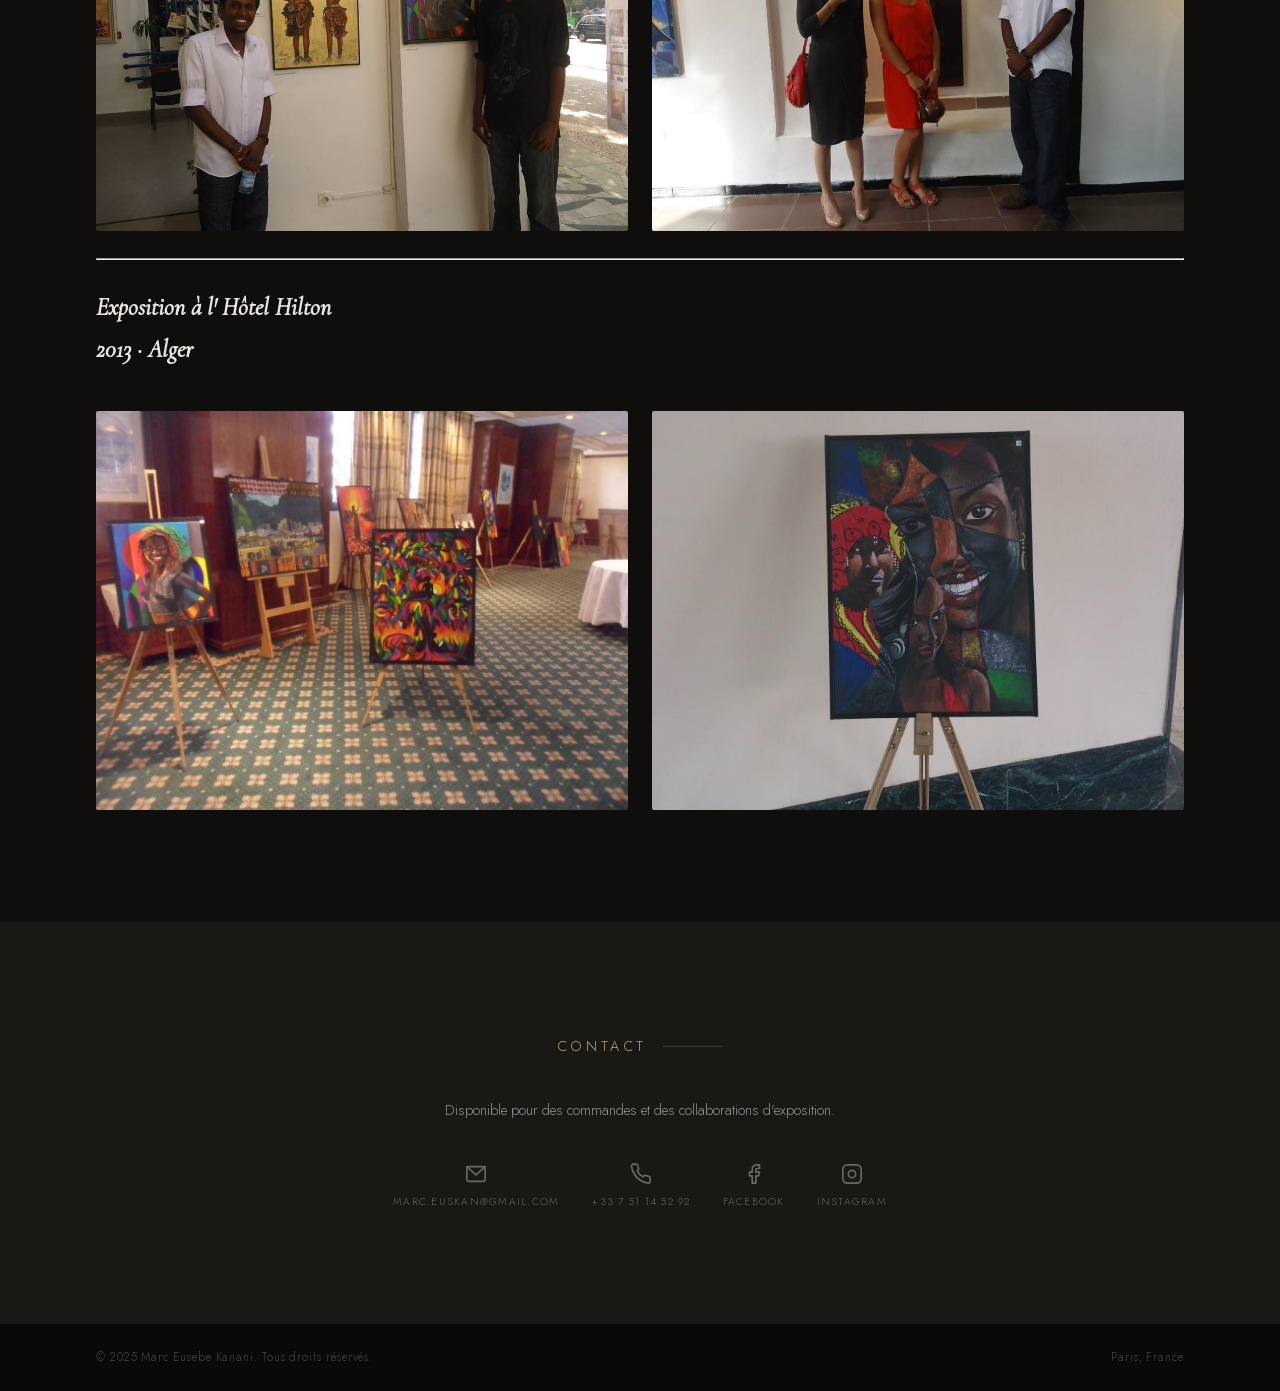
==== commit f2e28bb6: "correct" ====
--- a/gallery/index.html
+++ b/gallery/index.html
@@ -3,7 +3,7 @@
 <head>
     <meta charset="UTF-8"/>
     <meta name="viewport" content="width=device-width, initial-scale=1.0"/>
-    <title>Marc Kanani — Artiste Peintre</title>
+    <title>Marc Eusebe Kanani — Artiste Peintre</title>
 
     <link rel="icon" sizes="32x32" href="../images/icons/logo.png">
     <link rel="icon" sizes="192x192" href="../images/icons/logo.png">
@@ -24,7 +24,7 @@
     <div class="hero-text">
 
         <a href="../gallery/index.html" class="hero-logo-link" style="display:inline-block;margin-bottom:1.5rem;">
-            <img src="../images/icons/logo.png" alt="Marc Kanani"
+            <img src="../images/icons/logo.png" alt="Marc Eusebe Kanani"
                  style="height:80px;width:auto;object-fit:contain;mix-blend-mode:lighten;display:block;"/>
         </a>
 
@@ -32,7 +32,7 @@
             <span data-lang="fr">Artiste Peintre — Paris</span>
             <span data-lang="en" style="display:none">Artist &amp; Painter — Paris</span>
         </p>
-        <h1 class="hero-name">Marc <em>Kanani</em></h1>
+        <h1 class="hero-name">Marc Eusebe <em>Kanani</em></h1>
         <p class="hero-tagline">
             <span data-lang="fr">L'identité, la mémoire et la vie collective du monde contemporain à travers la couleur et le corps.</span>
             <span data-lang="en" style="display:none">Identity, memory, and the collective life of the contemporary world through colour and the body.</span>
@@ -71,7 +71,7 @@
         <!-- FR -->
         <div data-lang="fr">
             <h2>La peinture comme engagement sensible</h2>
-            <p>Marc Kanani est un artiste peintre franco-burundais né en 1987, basé à Paris. Autodidacte, il pratique
+            <p>Marc Eusebe Kanani est un artiste peintre franco-burundais né en 1987, basé à Paris. Autodidacte, il pratique
                 une peinture figurative contemporaine centrée sur l'exploration des identités culturelles, de la vie
                 collective et de la condition humaine.</p>
             <p>Son parcours s'est construit en dehors des cadres académiques traditionnels, lui permettant de développer
@@ -85,7 +85,7 @@
         <!-- EN -->
         <div data-lang="en" style="display:none">
             <h2>Painting as committed expression</h2>
-            <p>Marc Kanani is a Franco-Burundian painter born in 1987, based in Paris. Self-taught, he practises
+            <p>Marc Eusebe Kanani is a Franco-Burundian painter born in 1987, based in Paris. Self-taught, he practises
                 contemporary figurative painting centred on the exploration of cultural identities, collective life, and
                 the human condition.</p>
             <p>His path was built outside traditional academic frameworks, allowing him to develop a personal and
@@ -518,7 +518,7 @@
         <div class="expo-card reveal" style="transition-delay:0.05s; max-width: 50%">
             <div class="expo-img">
                 <img src="../images/exhibitions/performance_2015.jpg"
-                     alt="Vernissage 2015 — Marc Kanani avec visiteurs devant Hijab"
+                     alt="Vernissage 2015 — Marc Eusebe Kanani avec visiteurs devant Hijab"
                      loading="lazy"/>
             </div>
         </div>
@@ -673,7 +673,7 @@
             navLogoAnchor.innerHTML = '';
             const logoImg = document.createElement('img');
             logoImg.src = '../images/icons/logo.png';
-            logoImg.alt = 'Marc Kanani';
+            logoImg.alt = 'Marc Eusebe Kanani';
             logoImg.style.cssText = 'height:44px;width:auto;display:block;object-fit:contain;mix-blend-mode:lighten;';
             navLogoAnchor.appendChild(logoImg);
         }
--- a/styles/base.css
+++ b/styles/base.css
@@ -108,9 +108,9 @@
 
 .hero-name {
   font-family: 'Cormorant Garamond', serif;
-  font-size: clamp(3.5rem, 6vw, 5.5rem);
+  font-size: clamp(2.5rem, 4.5vw, 4.25rem);
   font-weight: 300;
-  line-height: 1.05;
+  line-height: 1.1;
   color: var(--ink);
   margin-bottom: 1.5rem;
 }
